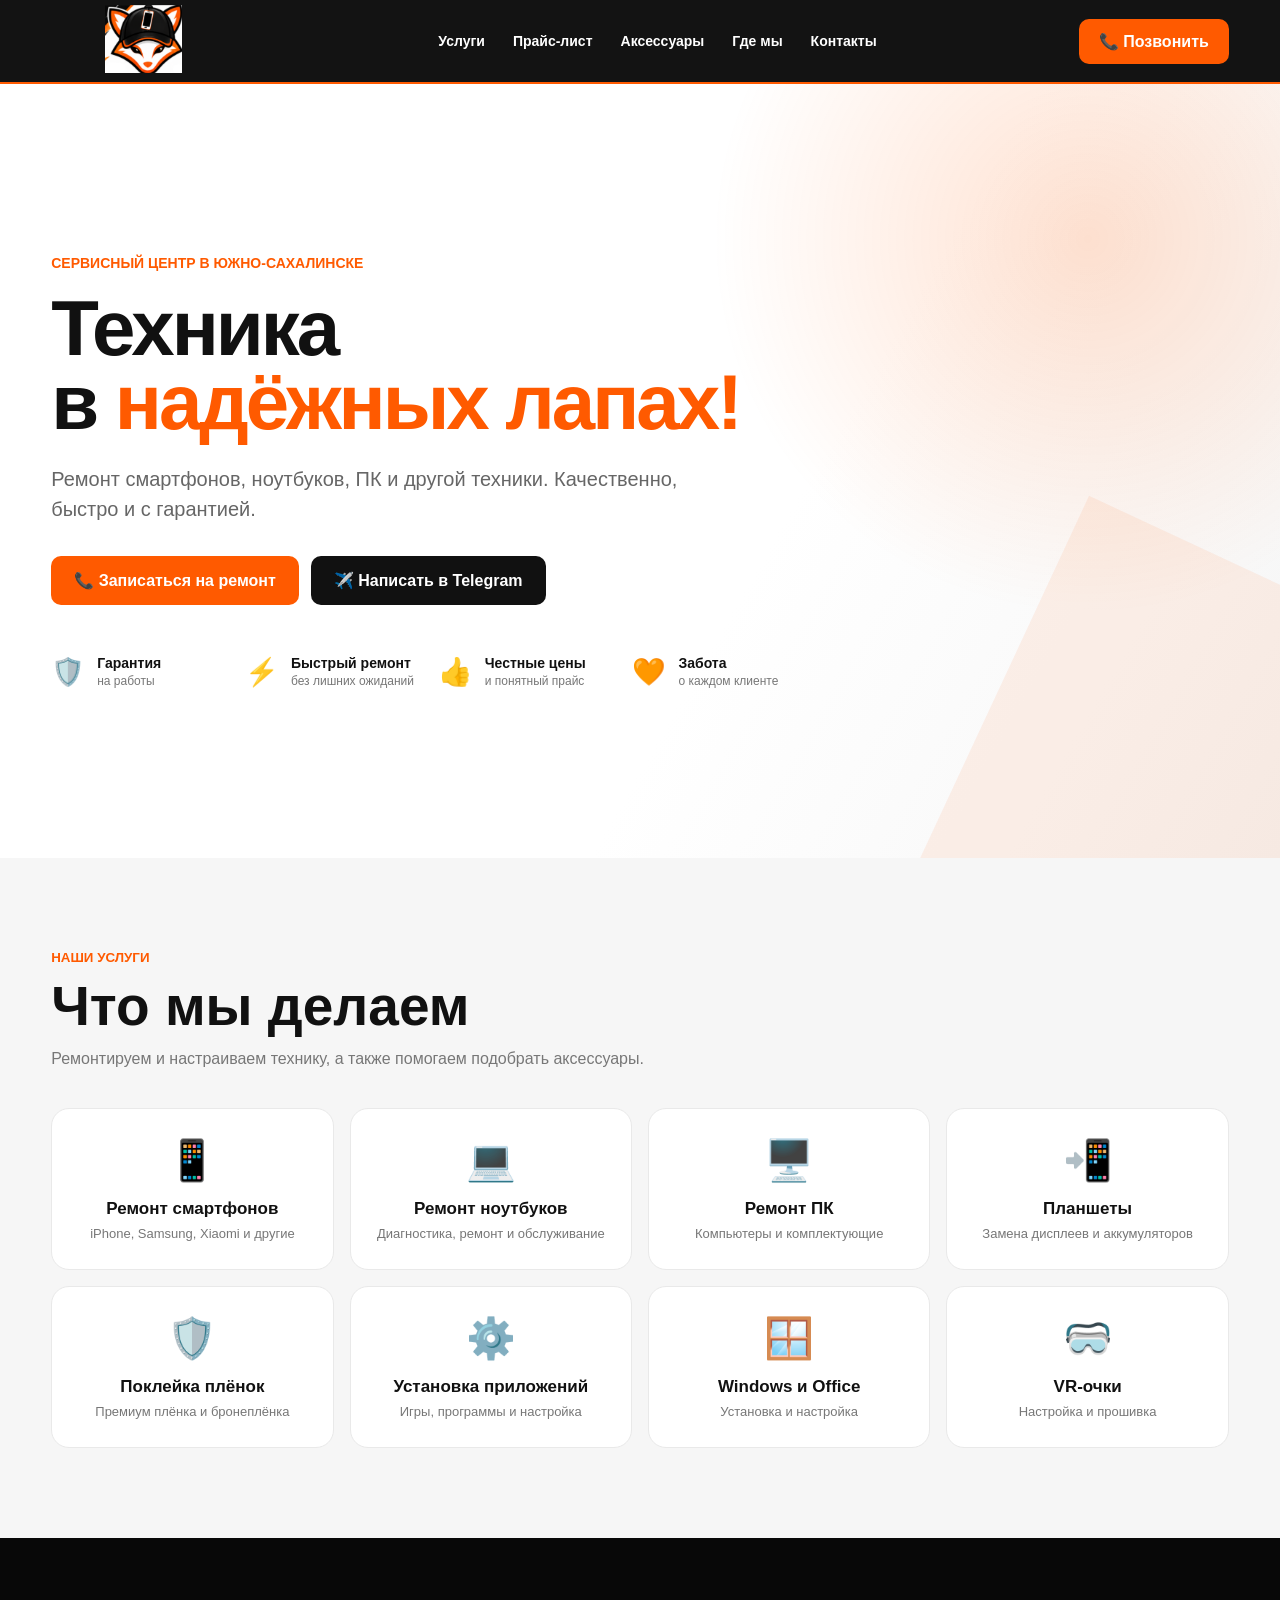
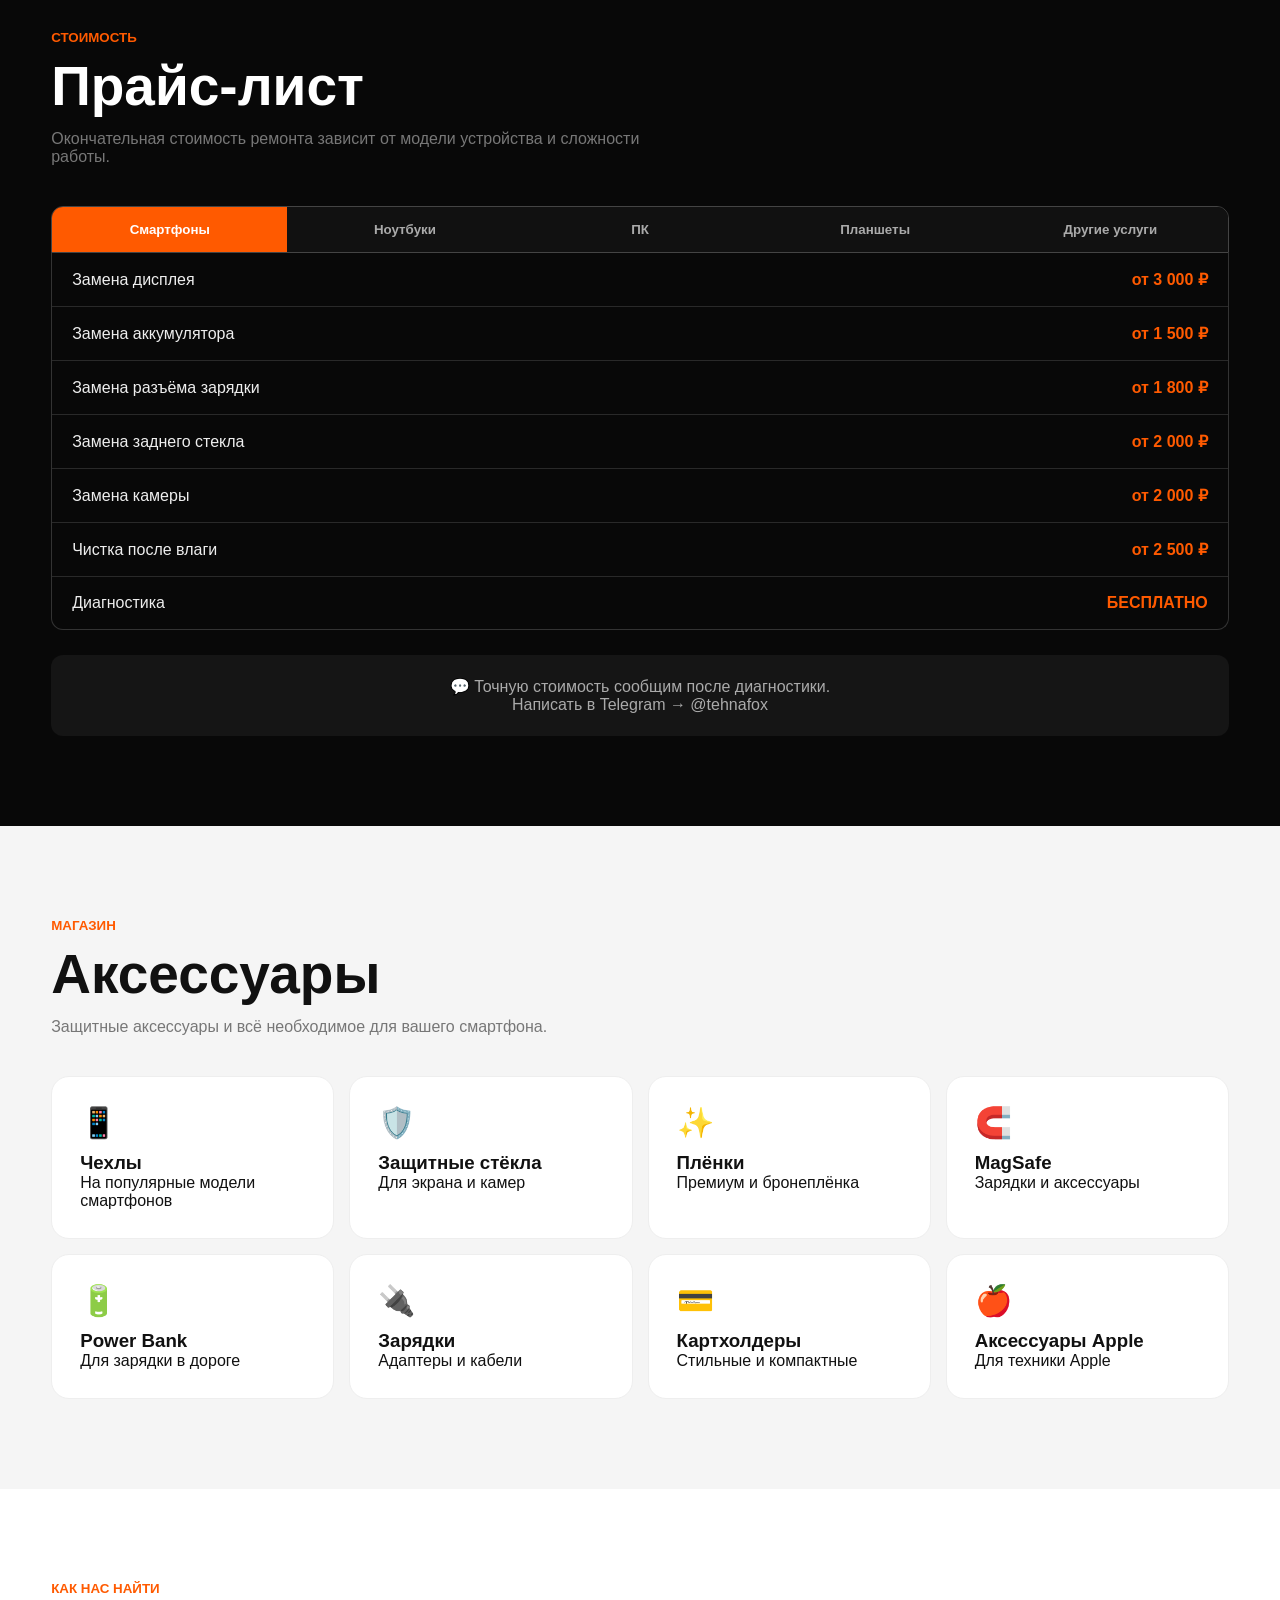
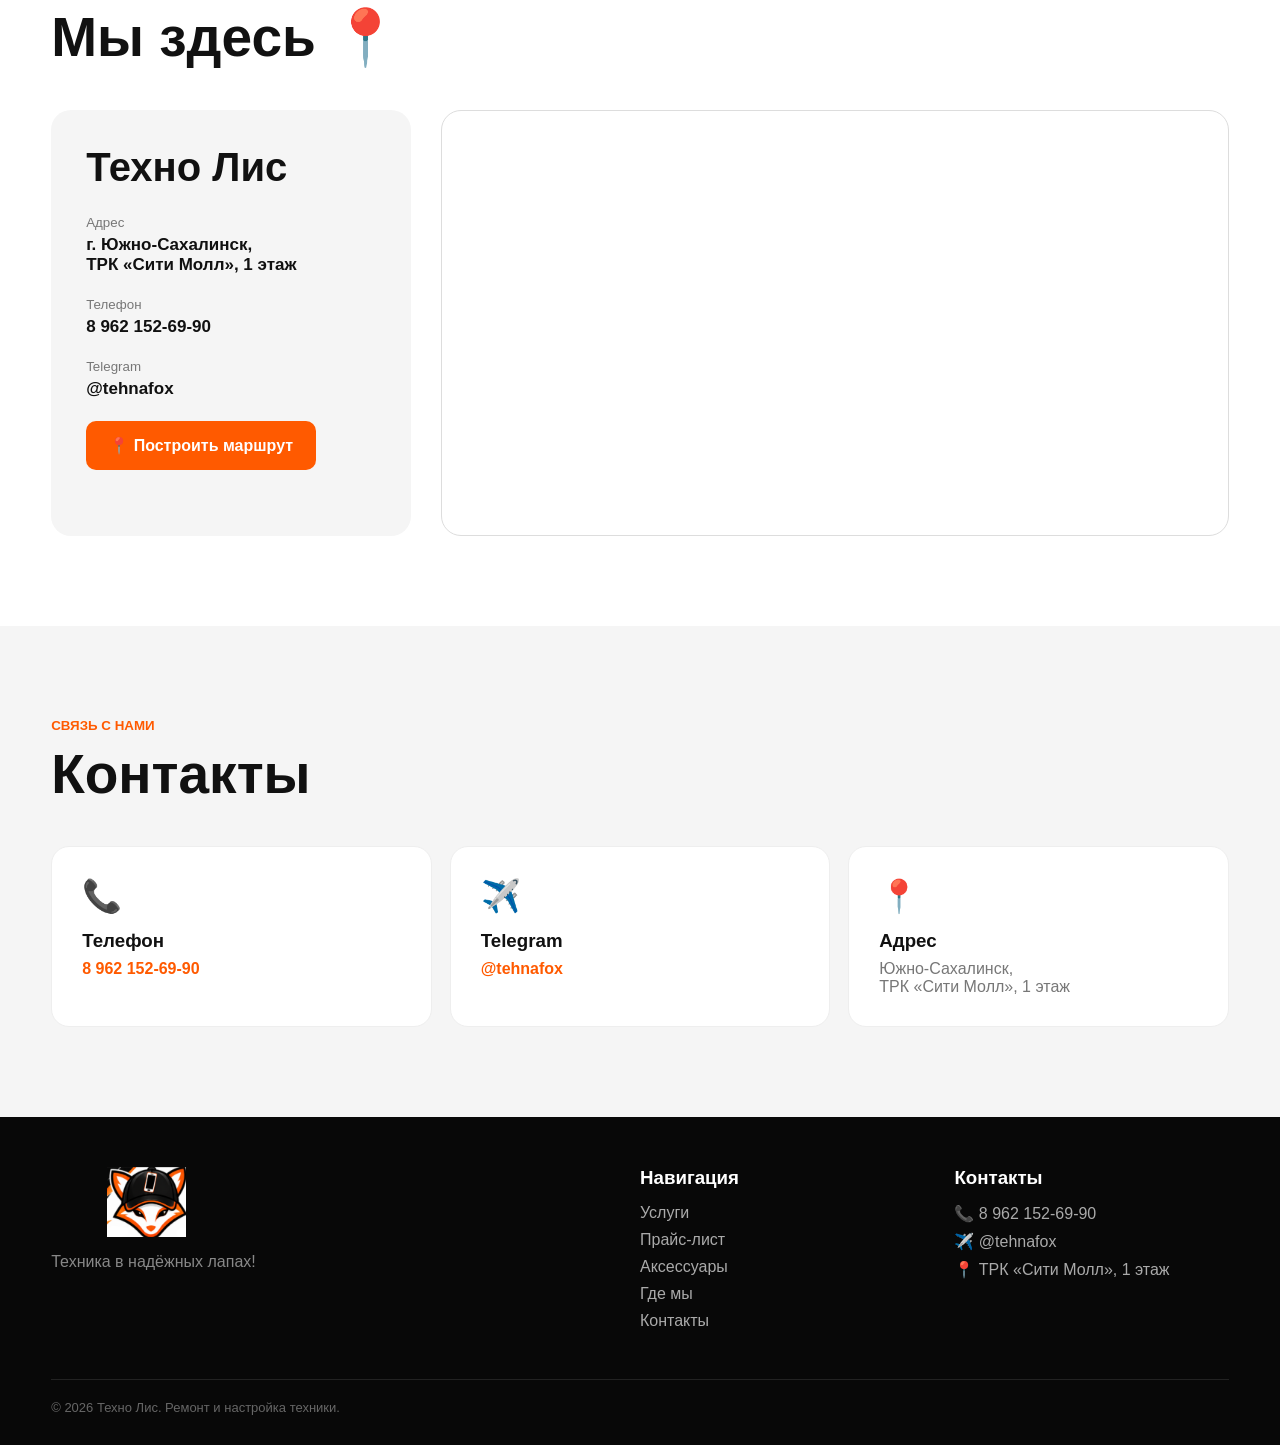
==== index.html @ b658112d "Update index.html" ====
<!DOCTYPE html>
<html lang="ru">
<head>
<meta charset="UTF-8">
<meta name="viewport" content="width=device-width, initial-scale=1.0">

<title>Техно Лис — ремонт техники в Южно-Сахалинске</title>

<meta name="description"
content="Техно Лис — ремонт смартфонов, ноутбуков, ПК и планшетов. Поклейка плёнки, диагностика, установка приложений и Windows.">

<style>

* {
    box-sizing: border-box;
    margin: 0;
    padding: 0;
}

html {
    scroll-behavior: smooth;
}

body {
    font-family: Arial, Helvetica, sans-serif;
    background: #fff;
    color: #111;
}

a {
    color: inherit;
    text-decoration: none;
}

.container {
    width: min(1180px, 92%);
    margin: auto;
}

/* ================= HEADER ================= */

header {
    position: sticky;
    top: 0;
    z-index: 1000;
    background: rgba(10,10,10,.96);
    backdrop-filter: blur(12px);
    border-bottom: 2px solid #ff5a00;
}

.header-inner {
    height: 82px;
    display: flex;
    align-items: center;
    justify-content: space-between;
    gap: 30px;
}

.logo {
    height: 68px;
    width: 185px;
    object-fit: contain;
    object-position: center;
}

nav {
    display: flex;
    gap: 28px;
    align-items: center;
}

nav a {
    color: white;
    font-size: 14px;
    font-weight: 700;
    transition: .2s;
}

nav a:hover {
    color: #ff5a00;
}

.header-phone {
    background: #ff5a00;
    color: white;
    padding: 13px 20px;
    border-radius: 10px;
    font-weight: 800;
    white-space: nowrap;
}

.header-phone:hover {
    background: #ff6b1a;
}

/* ================= HERO ================= */

.hero {
    min-height: 620px;
    display: flex;
    align-items: center;
    position: relative;
    overflow: hidden;

    background:
        radial-gradient(
            circle at 85% 20%,
            rgba(255,90,0,.18),
            transparent 30%
        ),
        linear-gradient(
            120deg,
            #fff 0%,
            #fff 60%,
            #f5f5f5 100%
        );
}

.hero::after {
    content: "";
    position: absolute;
    width: 500px;
    height: 500px;
    right: -180px;
    bottom: -220px;
    background: #ff5a00;
    transform: rotate(25deg);
    opacity: .08;
}

.hero-content {
    position: relative;
    z-index: 2;
    max-width: 760px;
    padding: 80px 0;
}

.hero-label {
    display: inline-block;
    color: #ff5a00;
    font-weight: 800;
    font-size: 14px;
    text-transform: uppercase;
    margin-bottom: 20px;
}

.hero h1 {
    font-size: clamp(45px, 7vw, 78px);
    line-height: .95;
    letter-spacing: -3px;
    margin-bottom: 25px;
}

.hero h1 span {
    color: #ff5a00;
}

.hero p {
    font-size: 20px;
    color: #666;
    max-width: 650px;
    line-height: 1.5;
    margin-bottom: 32px;
}

.buttons {
    display: flex;
    gap: 12px;
    flex-wrap: wrap;
}

.btn {
    display: inline-flex;
    align-items: center;
    justify-content: center;
    padding: 15px 23px;
    border-radius: 10px;
    font-weight: 800;
    transition: .2s;
}

.btn-orange {
    background: #ff5a00;
    color: white;
}

.btn-orange:hover {
    transform: translateY(-3px);
    box-shadow: 0 10px 25px rgba(255,90,0,.3);
}

.btn-black {
    background: #111;
    color: white;
}

.btn-black:hover {
    transform: translateY(-3px);
}

/* ================= ADVANTAGES ================= */

.advantages {
    display: grid;
    grid-template-columns: repeat(4,1fr);
    gap: 15px;
    margin-top: 50px;
}

.advantage {
    display: flex;
    gap: 12px;
    align-items: center;
}

.advantage-icon {
    font-size: 27px;
}

.advantage strong {
    display: block;
    font-size: 14px;
}

.advantage span {
    display: block;
    color: #777;
    font-size: 12px;
    margin-top: 3px;
}

/* ================= SERVICES ================= */

section {
    padding: 90px 0;
}

.section-title {
    margin-bottom: 40px;
}

.section-title small {
    color: #ff5a00;
    font-weight: 800;
    text-transform: uppercase;
}

.section-title h2 {
    font-size: clamp(35px,5vw,55px);
    margin-top: 8px;
}

.section-title p {
    margin-top: 12px;
    color: #777;
    max-width: 650px;
}

.services {
    background: #f6f6f6;
}

.service-grid {
    display: grid;
    grid-template-columns: repeat(4,1fr);
    gap: 16px;
}

.service {
    background: white;
    border-radius: 18px;
    padding: 28px 20px;
    text-align: center;
    border: 1px solid #e9e9e9;
    transition: .25s;
}

.service:hover {
    transform: translateY(-6px);
    border-color: #ff5a00;
    box-shadow: 0 12px 30px rgba(0,0,0,.08);
}

.service-icon {
    font-size: 40px;
    margin-bottom: 15px;
}

.service h3 {
    font-size: 17px;
}

.service p {
    color: #777;
    font-size: 13px;
    margin-top: 7px;
}

/* ================= PRICE ================= */

.price-section {
    background: #080808;
    color: white;
}

.price-tabs {
    display: flex;
    overflow-x: auto;
    border: 1px solid #444;
    border-radius: 12px 12px 0 0;
}

.price-tab {
    flex: 1;
    min-width: 130px;
    border: none;
    padding: 15px;
    background: #111;
    color: #aaa;
    cursor: pointer;
    font-weight: 800;
    transition: .2s;
}

.price-tab:hover,
.price-tab.active {
    background: #ff5a00;
    color: white;
}

.price-content {
    display: none;
    border: 1px solid #333;
    border-top: none;
    border-radius: 0 0 12px 12px;
    overflow: hidden;
}

.price-content.active {
    display: block;
}

.price-row {
    display: flex;
    justify-content: space-between;
    align-items: center;
    gap: 20px;
    padding: 17px 20px;
    border-bottom: 1px solid #292929;
}

.price-row:last-child {
    border-bottom: none;
}

.price-name {
    color: #eee;
}

.price-value {
    color: #ff5a00;
    font-weight: 900;
    white-space: nowrap;
}

.price-note {
    background: #151515;
    margin-top: 25px;
    padding: 22px;
    border-radius: 12px;
    color: #aaa;
    text-align: center;
}

/* ================= ACCESSORIES ================= */

.accessories {
    background: #f5f5f5;
}

.accessory-grid {
    display: grid;
    grid-template-columns: repeat(4,1fr);
    gap: 15px;
}

.accessory {
    background: white;
    padding: 28px;
    border-radius: 18px;
    border: 1px solid #eee;
    transition: .2s;
}

.accessory:hover {
    border-color: #ff5a00;
    transform: translateY(-4px);
}

.accessory-icon {
    font-size: 30px;
    margin-bottom: 12px;
}

/* ================= MAP ================= */

.location {
    background: white;
}

.location-grid {
    display: grid;
    grid-template-columns: 360px 1fr;
    gap: 30px;
    align-items: stretch;
}

.location-info {
    background: #f5f5f5;
    border-radius: 20px;
    padding: 35px;
}

.location-info h2 {
    font-size: 40px;
    margin-bottom: 25px;
}

.location-item {
    margin-bottom: 22px;
}

.location-item small {
    color: #777;
    display: block;
    margin-bottom: 5px;
}

.location-item strong {
    font-size: 17px;
}

.map {
    min-height: 420px;
    border-radius: 20px;
    overflow: hidden;
    border: 1px solid #ddd;
}

.map iframe {
    width: 100%;
    height: 100%;
    min-height: 420px;
    border: 0;
}

/* ================= CONTACTS ================= */

.contacts {
    background: #f5f5f5;
}

.contact-grid {
    display: grid;
    grid-template-columns: repeat(3,1fr);
    gap: 18px;
}

.contact-card {
    background: white;
    padding: 30px;
    border-radius: 18px;
    border: 1px solid #eee;
}

.contact-card-icon {
    font-size: 32px;
    margin-bottom: 15px;
}

.contact-card h3 {
    margin-bottom: 8px;
}

.contact-card p {
    color: #777;
}

.contact-card a {
    color: #ff5a00;
    font-weight: 800;
}

/* ================= FOOTER ================= */

footer {
    background: #080808;
    color: white;
    padding: 50px 0 30px;
}

.footer-grid {
    display: grid;
    grid-template-columns: 2fr 1fr 1fr;
    gap: 40px;
}

.footer-logo {
    width: 190px;
    height: 70px;
    object-fit: contain;
}

.footer-description {
    color: #888;
    margin-top: 12px;
}

.footer-column h3 {
    margin-bottom: 15px;
}

.footer-column a {
    display: block;
    color: #aaa;
    margin-bottom: 9px;
}

.footer-column a:hover {
    color: #ff5a00;
}

.copyright {
    margin-top: 40px;
    padding-top: 20px;
    border-top: 1px solid #222;
    color: #666;
    font-size: 13px;
}

/* ================= MOBILE ================= */

@media(max-width:900px) {

    nav {
        display: none;
    }

    .service-grid {
        grid-template-columns: repeat(2,1fr);
    }

    .advantages {
        grid-template-columns: repeat(2,1fr);
    }

    .accessory-grid {
        grid-template-columns: repeat(2,1fr);
    }

    .location-grid {
        grid-template-columns: 1fr;
    }

    .contact-grid {
        grid-template-columns: 1fr;
    }

    .footer-grid {
        grid-template-columns: 1fr 1fr;
    }
}

@media(max-width:600px) {

    .header-phone {
        display: none;
    }

    .logo {
        width: 160px;
    }

    .hero {
        min-height: 550px;
    }

    .hero h1 {
        font-size: 47px;
        letter-spacing: -2px;
    }

    .hero p {
        font-size: 17px;
    }

    .advantages,
    .service-grid,
    .accessory-grid {
        grid-template-columns: 1fr 1fr;
    }

    .advantage {
        align-items: flex-start;
    }

    .price-row {
        font-size: 14px;
    }

    .location-info h2 {
        font-size: 34px;
    }

    .footer-grid {
        grid-template-columns: 1fr;
    }

    .btn {
        width: 100%;
    }
}

</style>
</head>


<body>

<!-- ================= HEADER ================= -->

<header>

<div class="container header-inner">

<a href="#">
<img src="logo.png" class="logo" alt="Техно Лис">
</a>

<nav>
<a href="#services">Услуги</a>
<a href="#price">Прайс-лист</a>
<a href="#accessories">Аксессуары</a>
<a href="#location">Где мы</a>
<a href="#contacts">Контакты</a>
</nav>

<a class="header-phone" href="tel:+79621526990">
📞 Позвонить
</a>

</div>

</header>


<!-- ================= HERO ================= -->

<section class="hero">

<div class="container">

<div class="hero-content">

<div class="hero-label">
Сервисный центр в Южно-Сахалинске
</div>

<h1>
Техника<br>
в <span>надёжных лапах!</span>
</h1>

<p>
Ремонт смартфонов, ноутбуков, ПК и другой техники.
Качественно, быстро и с гарантией.
</p>

<div class="buttons">

<a class="btn btn-orange"
href="tel:+79621526990">
📞 Записаться на ремонт
</a>

<a class="btn btn-black"
href="https://t.me/tehnafox"
target="_blank">
✈️ Написать в Telegram
</a>

</div>


<div class="advantages">

<div class="advantage">
<div class="advantage-icon">🛡️</div>
<div>
<strong>Гарантия</strong>
<span>на работы</span>
</div>
</div>

<div class="advantage">
<div class="advantage-icon">⚡</div>
<div>
<strong>Быстрый ремонт</strong>
<span>без лишних ожиданий</span>
</div>
</div>

<div class="advantage">
<div class="advantage-icon">👍</div>
<div>
<strong>Честные цены</strong>
<span>и понятный прайс</span>
</div>
</div>

<div class="advantage">
<div class="advantage-icon">🧡</div>
<div>
<strong>Забота</strong>
<span>о каждом клиенте</span>
</div>
</div>

</div>

</div>

</div>

</section>


<!-- ================= SERVICES ================= -->

<section class="services" id="services">

<div class="container">

<div class="section-title">
<small>Наши услуги</small>
<h2>Что мы делаем</h2>
<p>
Ремонтируем и настраиваем технику,
а также помогаем подобрать аксессуары.
</p>
</div>


<div class="service-grid">

<div class="service">
<div class="service-icon">📱</div>
<h3>Ремонт смартфонов</h3>
<p>iPhone, Samsung, Xiaomi и другие</p>
</div>

<div class="service">
<div class="service-icon">💻</div>
<h3>Ремонт ноутбуков</h3>
<p>Диагностика, ремонт и обслуживание</p>
</div>

<div class="service">
<div class="service-icon">🖥️</div>
<h3>Ремонт ПК</h3>
<p>Компьютеры и комплектующие</p>
</div>

<div class="service">
<div class="service-icon">📲</div>
<h3>Планшеты</h3>
<p>Замена дисплеев и аккумуляторов</p>
</div>

<div class="service">
<div class="service-icon">🛡️</div>
<h3>Поклейка плёнок</h3>
<p>Премиум плёнка и бронеплёнка</p>
</div>

<div class="service">
<div class="service-icon">⚙️</div>
<h3>Установка приложений</h3>
<p>Игры, программы и настройка</p>
</div>

<div class="service">
<div class="service-icon">🪟</div>
<h3>Windows и Office</h3>
<p>Установка и настройка</p>
</div>

<div class="service">
<div class="service-icon">🥽</div>
<h3>VR-очки</h3>
<p>Настройка и прошивка</p>
</div>

</div>

</div>

</section>


<!-- ================= PRICE ================= -->

<section class="price-section" id="price">

<div class="container">

<div class="section-title">
<small>Стоимость</small>
<h2>Прайс-лист</h2>
<p>
Окончательная стоимость ремонта зависит
от модели устройства и сложности работы.
</p>
</div>


<div class="price-tabs">

<button class="price-tab active"
onclick="openPrice(event,'smartphones')">
Смартфоны
</button>

<button class="price-tab"
onclick="openPrice(event,'laptops')">
Ноутбуки
</button>

<button class="price-tab"
onclick="openPrice(event,'pc')">
ПК
</button>

<button class="price-tab"
onclick="openPrice(event,'tablets')">
Планшеты
</button>

<button class="price-tab"
onclick="openPrice(event,'other')">
Другие услуги
</button>

</div>


<!-- SMARTPHONES -->

<div class="price-content active" id="smartphones">

<div class="price-row">
<span class="price-name">Замена дисплея</span>
<span class="price-value">от 3 000 ₽</span>
</div>

<div class="price-row">
<span class="price-name">Замена аккумулятора</span>
<span class="price-value">от 1 500 ₽</span>
</div>

<div class="price-row">
<span class="price-name">Замена разъёма зарядки</span>
<span class="price-value">от 1 800 ₽</span>
</div>

<div class="price-row">
<span class="price-name">Замена заднего стекла</span>
<span class="price-value">от 2 000 ₽</span>
</div>

<div class="price-row">
<span class="price-name">Замена камеры</span>
<span class="price-value">от 2 000 ₽</span>
</div>

<div class="price-row">
<span class="price-name">Чистка после влаги</span>
<span class="price-value">от 2 500 ₽</span>
</div>

<div class="price-row">
<span class="price-name">Диагностика</span>
<span class="price-value">БЕСПЛАТНО</span>
</div>

</div>


<!-- LAPTOPS -->

<div class="price-content" id="laptops">

<div class="price-row">
<span class="price-name">Диагностика ноутбука</span>
<span class="price-value">БЕСПЛАТНО</span>
</div>

<div class="price-row">
<span class="price-name">Чистка системы охлаждения</span>
<span class="price-value">от 2 000 ₽</span>
</div>

<div class="price-row">
<span class="price-name">Замена термопасты</span>
<span class="price-value">от 1 500 ₽</span>
</div>

<div class="price-row">
<span class="price-name">Установка Windows</span>
<span class="price-value">2 000 ₽</span>
</div>

<div class="price-row">
<span class="price-name">Ремонт ноутбука</span>
<span class="price-value">от 4 000 ₽</span>
</div>

</div>


<!-- PC -->

<div class="price-content" id="pc">

<div class="price-row">
<span class="price-name">Диагностика ПК</span>
<span class="price-value">БЕСПЛАТНО</span>
</div>

<div class="price-row">
<span class="price-name">Чистка ПК</span>
<span class="price-value">от 1 500 ₽</span>
</div>

<div class="price-row">
<span class="price-name">Замена термопасты</span>
<span class="price-value">от 1 500 ₽</span>
</div>

<div class="price-row">
<span class="price-name">Сборка ПК</span>
<span class="price-value">от 3 000 ₽</span>
</div>

<div class="price-row">
<span class="price-name">Ремонт ПК</span>
<span class="price-value">от 2 000 ₽</span>
</div>

</div>


<!-- TABLETS -->

<div class="price-content" id="tablets">

<div class="price-row">
<span class="price-name">Замена дисплея</span>
<span class="price-value">от 3 500 ₽</span>
</div>

<div class="price-row">
<span class="price-name">Замена аккумулятора</span>
<span class="price-value">от 2 000 ₽</span>
</div>

<div class="price-row">
<span class="price-name">Замена разъёма</span>
<span class="price-value">от 2 000 ₽</span>
</div>

<div class="price-row">
<span class="price-name">Диагностика</span>
<span class="price-value">БЕСПЛАТНО</span>
</div>

</div>


<!-- OTHER -->

<div class="price-content" id="other">

<div class="price-row">
<span class="price-name">Премиум плёнка</span>
<span class="price-value">1 500 ₽</span>
</div>

<div class="price-row">
<span class="price-name">Бронеплёнка</span>
<span class="price-value">2 000 ₽</span>
</div>

<div class="price-row">
<span class="price-name">Бронестекло для iPhone</span>
<span class="price-value">2 000 ₽</span>
</div>

<div class="price-row">
<span class="price-name">Чистка динамиков и разъёмов</span>
<span class="price-value">800 ₽</span>
</div>

<div class="price-row">
<span class="price-name">Установка приложений</span>
<span class="price-value">от 1 000 ₽</span>
</div>

<div class="price-row">
<span class="price-name">Перепрошивка устройства</span>
<span class="price-value">от 2 000 ₽</span>
</div>

</div>


<div class="price-note">
💬 Точную стоимость сообщим после диагностики.
<br>
<a href="https://t.me/tehnafox" target="_blank">
Написать в Telegram → @tehnafox
</a>
</div>

</div>

</section>


<!-- ================= ACCESSORIES ================= -->

<section class="accessories" id="accessories">

<div class="container">

<div class="section-title">
<small>Магазин</small>
<h2>Аксессуары</h2>
<p>
Защитные аксессуары и всё необходимое
для вашего смартфона.
</p>
</div>


<div class="accessory-grid">

<div class="accessory">
<div class="accessory-icon">📱</div>
<h3>Чехлы</h3>
<p>На популярные модели смартфонов</p>
</div>

<div class="accessory">
<div class="accessory-icon">🛡️</div>
<h3>Защитные стёкла</h3>
<p>Для экрана и камер</p>
</div>

<div class="accessory">
<div class="accessory-icon">✨</div>
<h3>Плёнки</h3>
<p>Премиум и бронеплёнка</p>
</div>

<div class="accessory">
<div class="accessory-icon">🧲</div>
<h3>MagSafe</h3>
<p>Зарядки и аксессуары</p>
</div>

<div class="accessory">
<div class="accessory-icon">🔋</div>
<h3>Power Bank</h3>
<p>Для зарядки в дороге</p>
</div>

<div class="accessory">
<div class="accessory-icon">🔌</div>
<h3>Зарядки</h3>
<p>Адаптеры и кабели</p>
</div>

<div class="accessory">
<div class="accessory-icon">💳</div>
<h3>Картхолдеры</h3>
<p>Стильные и компактные</p>
</div>

<div class="accessory">
<div class="accessory-icon">🍎</div>
<h3>Аксессуары Apple</h3>
<p>Для техники Apple</p>
</div>

</div>

</div>

</section>


<!-- ================= LOCATION ================= -->

<section class="location" id="location">

<div class="container">

<div class="section-title">
<small>Как нас найти</small>
<h2>Мы здесь 📍</h2>
</div>


<div class="location-grid">

<div class="location-info">

<h2>
Техно Лис
</h2>

<div class="location-item">

<small>Адрес</small>

<strong>
г. Южно-Сахалинск,<br>
ТРК «Сити Молл», 1 этаж
</strong>

</div>


<div class="location-item">

<small>Телефон</small>

<strong>
<a href="tel:+79621526990">
8 962 152-69-90
</a>
</strong>

</div>


<div class="location-item">

<small>Telegram</small>

<strong>
<a href="https://t.me/tehnafox"
target="_blank">
@tehnafox
</a>
</strong>

</div>


<a class="btn btn-orange"
href="https://www.google.com/maps/search/?api=1&query=ТРК+Сити+Молл+Южно-Сахалинск"
target="_blank">

📍 Построить маршрут

</a>

</div>


<div class="map">

<iframe
src="https://www.google.com/maps?q=ТРК%20Сити%20Молл%20Южно-Сахалинск&output=embed"
loading="lazy">
</iframe>

</div>

</div>

</div>

</section>


<!-- ================= CONTACTS ================= -->

<section class="contacts" id="contacts">

<div class="container">

<div class="section-title">
<small>Связь с нами</small>
<h2>Контакты</h2>
</div>


<div class="contact-grid">

<div class="contact-card">

<div class="contact-card-icon">📞</div>

<h3>Телефон</h3>

<p>
<a href="tel:+79621526990">
8 962 152-69-90
</a>
</p>

</div>


<div class="contact-card">

<div class="contact-card-icon">✈️</div>

<h3>Telegram</h3>

<p>
<a href="https://t.me/tehnafox"
target="_blank">
@tehnafox
</a>
</p>

</div>


<div class="contact-card">

<div class="contact-card-icon">📍</div>

<h3>Адрес</h3>

<p>
Южно-Сахалинск,<br>
ТРК «Сити Молл», 1 этаж
</p>

</div>

</div>

</div>

</section>


<!-- ================= FOOTER ================= -->

<footer>

<div class="container">

<div class="footer-grid">

<div>

<img src="logo.png"
class="footer-logo"
alt="Техно Лис">

<p class="footer-description">
Техника в надёжных лапах!
</p>

</div>


<div class="footer-column">

<h3>Навигация</h3>

<a href="#services">Услуги</a>
<a href="#price">Прайс-лист</a>
<a href="#accessories">Аксессуары</a>
<a href="#location">Где мы</a>
<a href="#contacts">Контакты</a>

</div>


<div class="footer-column">

<h3>Контакты</h3>

<a href="tel:+79621526990">
📞 8 962 152-69-90
</a>

<a href="https://t.me/tehnafox"
target="_blank">
✈️ @tehnafox
</a>

<a href="#location">
📍 ТРК «Сити Молл», 1 этаж
</a>

</div>

</div>


<div class="copyright">
© 2026 Техно Лис. Ремонт и настройка техники.
</div>

</div>

</footer>


<script>

function openPrice(event, category) {

    let tabs = document.querySelectorAll(".price-tab");
    let contents = document.querySelectorAll(".price-content");

    tabs.forEach(tab => {
        tab.classList.remove("active");
    });

    contents.forEach(content => {
        content.classList.remove("active");
    });

    event.currentTarget.classList.add("active");

    document
        .getElementById(category)
        .classList.add("active");
}

</script>

</body>
</html>
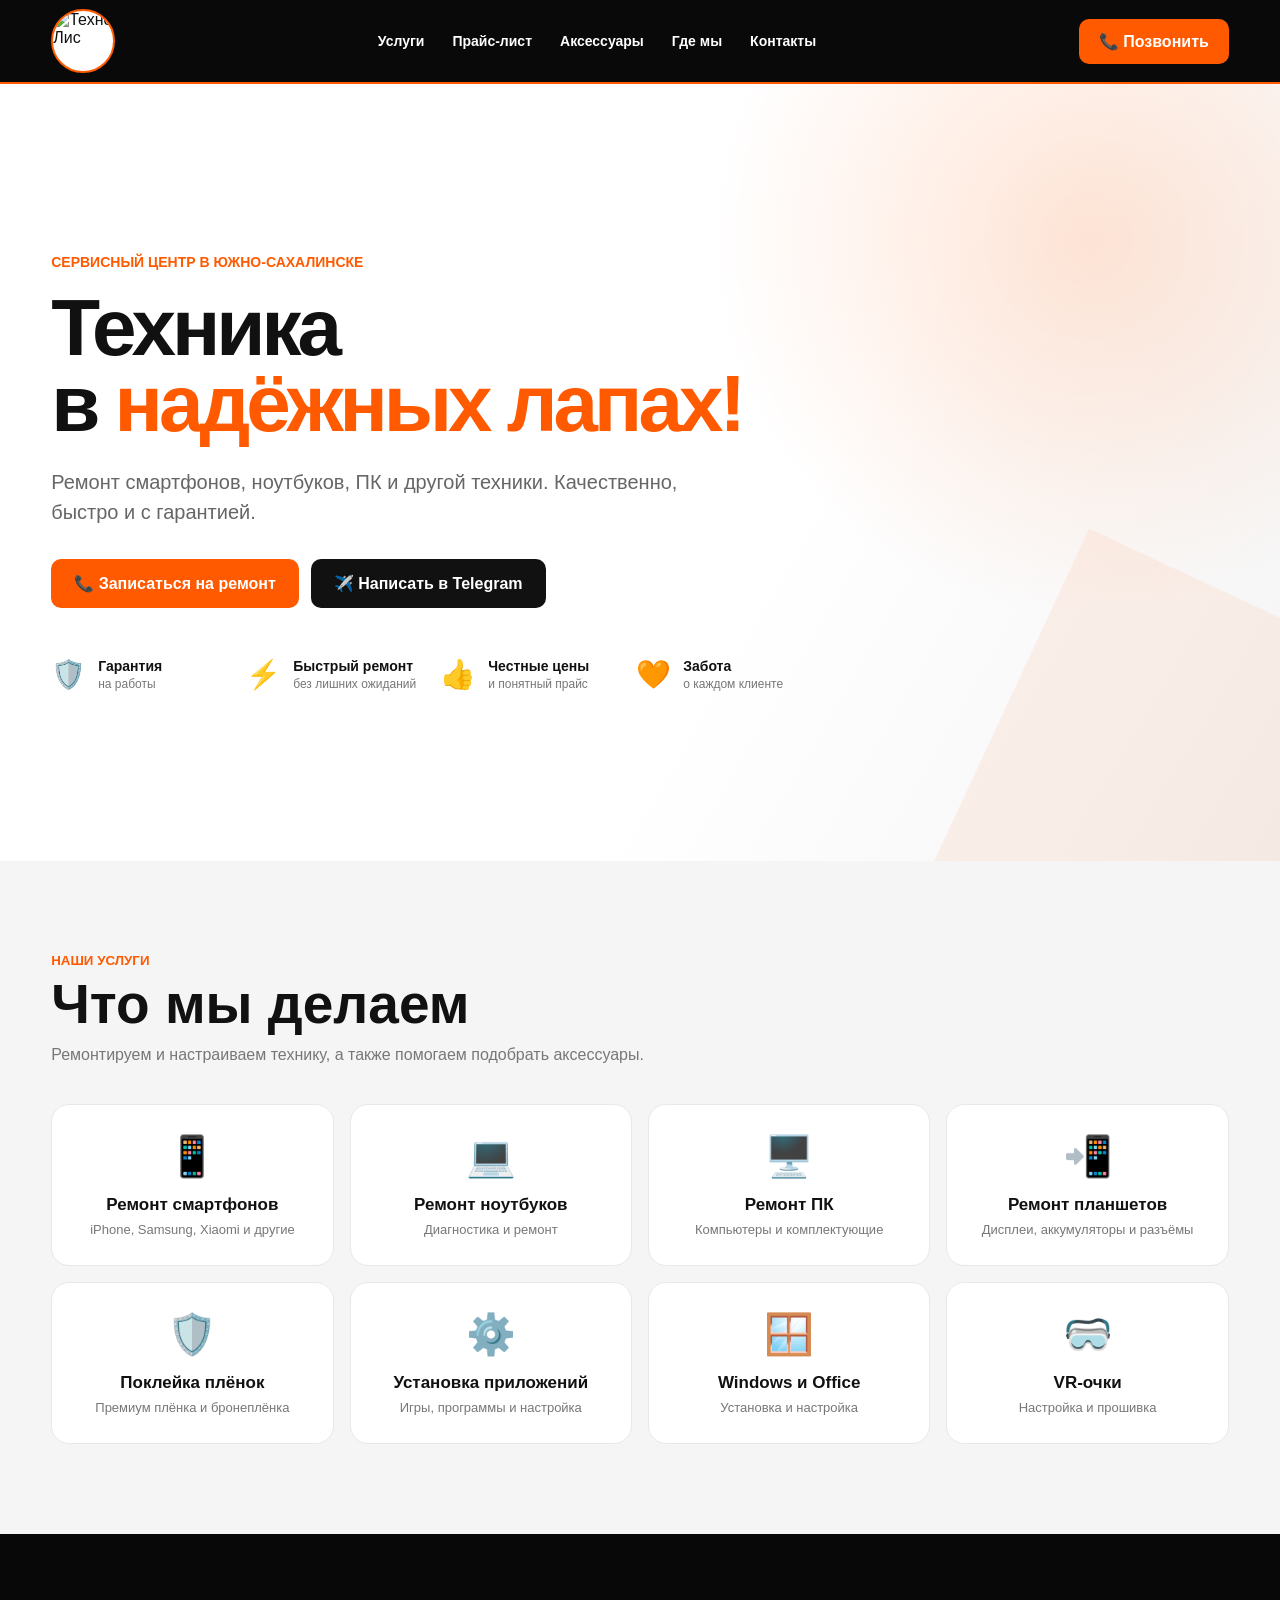
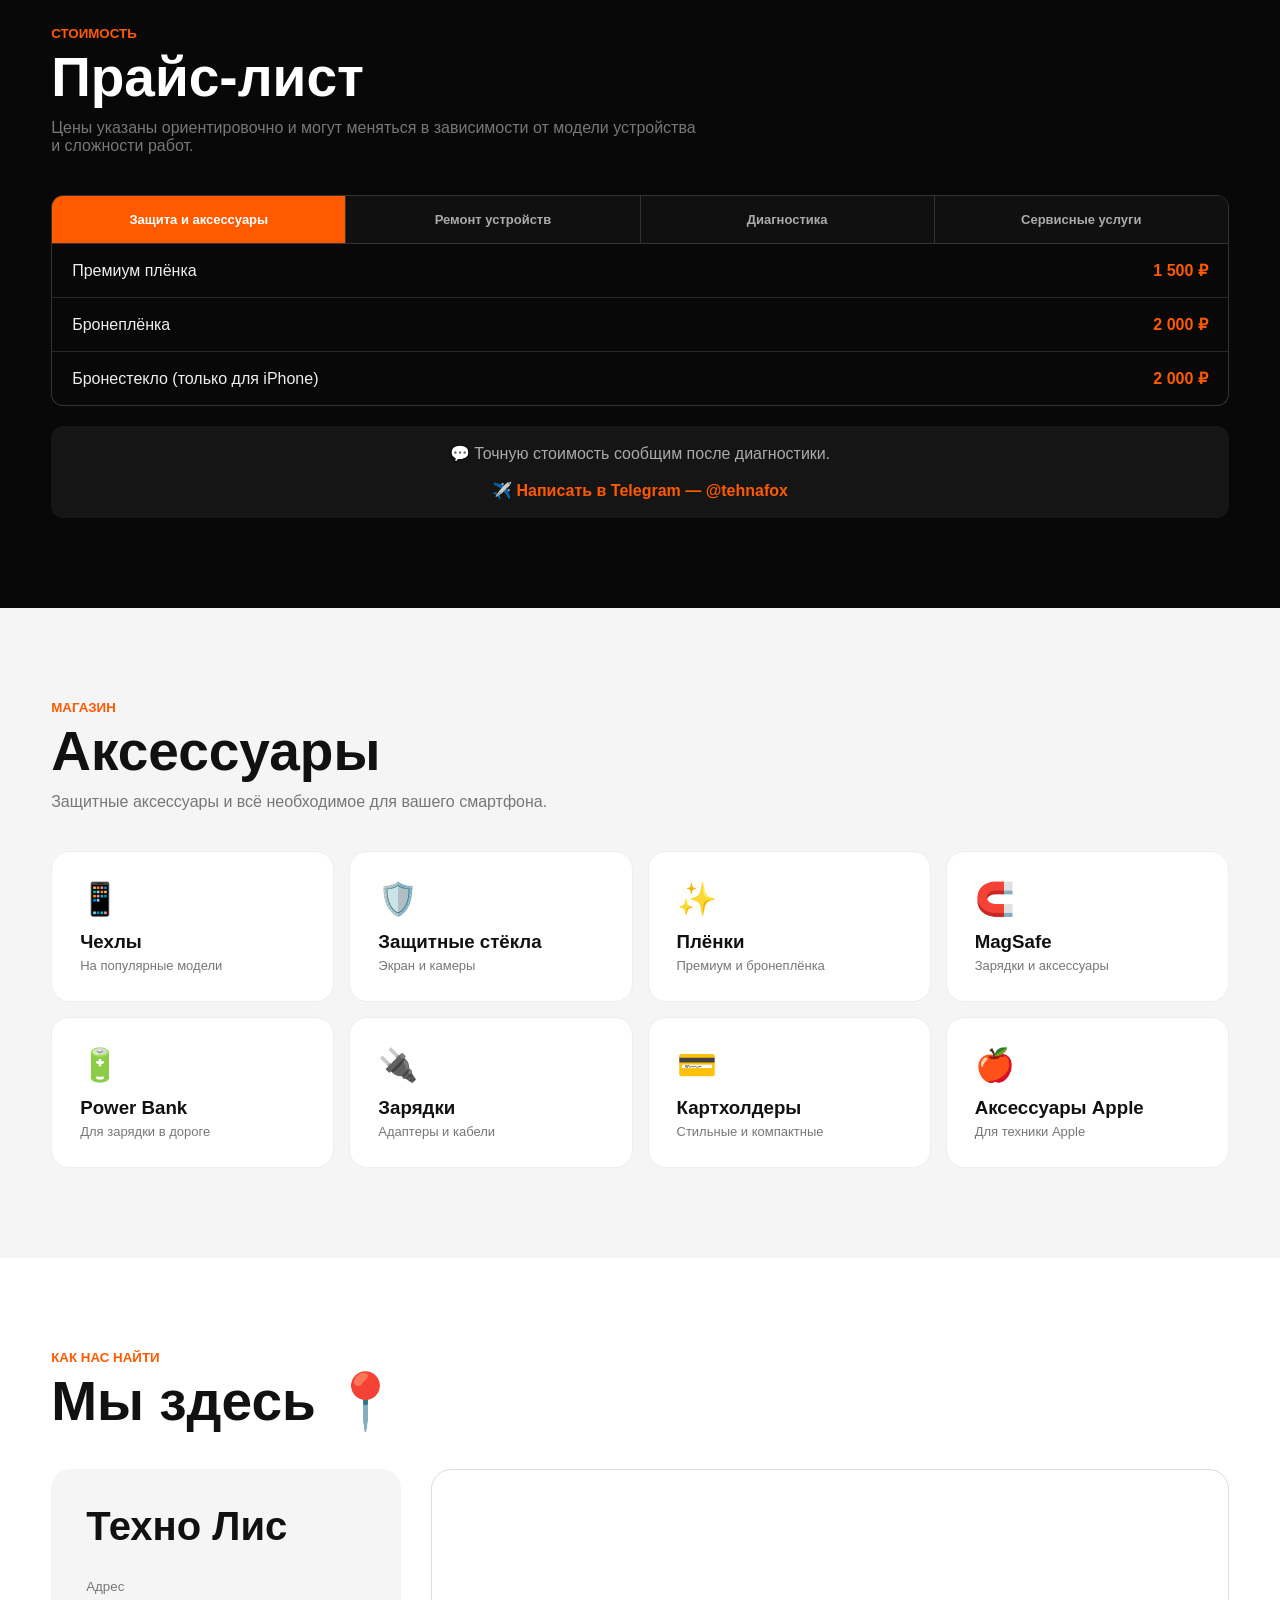
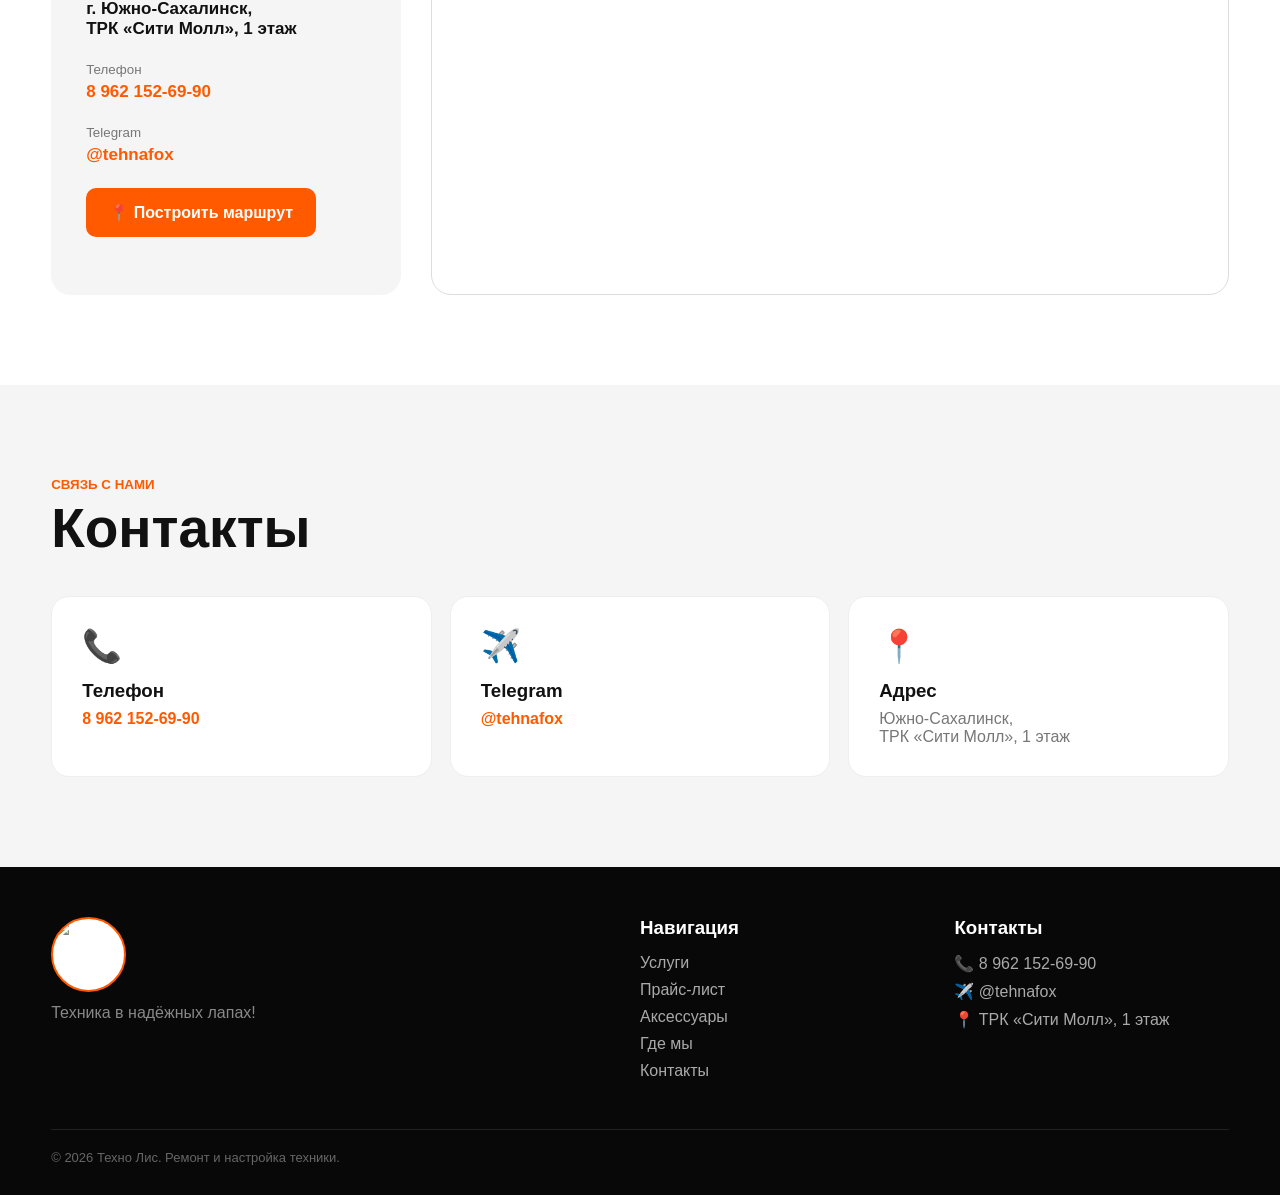
==== commit 9c8a6bc6: "Update index.html" ====
--- a/index.html
+++ b/index.html
@@ -6,15 +6,14 @@
 
 <title>Техно Лис — ремонт техники в Южно-Сахалинске</title>
 
-<meta name="description"
-content="Техно Лис — ремонт смартфонов, ноутбуков, ПК и планшетов. Поклейка плёнки, диагностика, установка приложений и Windows.">
+<meta name="description" content="Техно Лис — ремонт смартфонов, ноутбуков, ПК и планшетов в Южно-Сахалинске. Диагностика, поклейка плёнок, установка приложений и Windows.">
 
 <style>
 
 * {
-    box-sizing: border-box;
     margin: 0;
     padding: 0;
+    box-sizing: border-box;
 }
 
 html {
@@ -23,8 +22,8 @@
 
 body {
     font-family: Arial, Helvetica, sans-serif;
-    background: #fff;
-    color: #111;
+    background: #ffffff;
+    color: #111111;
 }
 
 a {
@@ -37,14 +36,16 @@
     margin: auto;
 }
 
-/* ================= HEADER ================= */
+
+/* =========================
+   HEADER
+========================= */
 
 header {
     position: sticky;
     top: 0;
     z-index: 1000;
-    background: rgba(10,10,10,.96);
-    backdrop-filter: blur(12px);
+    background: #090909;
     border-bottom: 2px solid #ff5a00;
 }
 
@@ -53,24 +54,38 @@
     display: flex;
     align-items: center;
     justify-content: space-between;
-    gap: 30px;
-}
-
-.logo {
-    height: 68px;
-    width: 185px;
-    object-fit: contain;
-    object-position: center;
-}
+    gap: 25px;
+}
+
+
+/* КРУГЛЫЙ ЛОГОТИП */
+
+.logo-circle {
+    width: 64px;
+    height: 64px;
+    border-radius: 50%;
+    overflow: hidden;
+    border: 2px solid #ff5a00;
+    background: #ffffff;
+    flex-shrink: 0;
+}
+
+.logo-circle img {
+    width: 100%;
+    height: 100%;
+    object-fit: cover;
+    display: block;
+}
+
 
 nav {
     display: flex;
+    align-items: center;
     gap: 28px;
-    align-items: center;
 }
 
 nav a {
-    color: white;
+    color: #ffffff;
     font-size: 14px;
     font-weight: 700;
     transition: .2s;
@@ -82,7 +97,7 @@
 
 .header-phone {
     background: #ff5a00;
-    color: white;
+    color: #ffffff;
     padding: 13px 20px;
     border-radius: 10px;
     font-weight: 800;
@@ -93,10 +108,13 @@
     background: #ff6b1a;
 }
 
-/* ================= HERO ================= */
+
+/* =========================
+   HERO
+========================= */
 
 .hero {
-    min-height: 620px;
+    min-height: 590px;
     display: flex;
     align-items: center;
     position: relative;
@@ -105,14 +123,14 @@
     background:
         radial-gradient(
             circle at 85% 20%,
-            rgba(255,90,0,.18),
+            rgba(255,90,0,.16),
             transparent 30%
         ),
         linear-gradient(
             120deg,
-            #fff 0%,
-            #fff 60%,
-            #f5f5f5 100%
+            #ffffff 0%,
+            #ffffff 60%,
+            #f4f4f4 100%
         );
 }
 
@@ -122,10 +140,10 @@
     width: 500px;
     height: 500px;
     right: -180px;
-    bottom: -220px;
+    bottom: -250px;
     background: #ff5a00;
     transform: rotate(25deg);
-    opacity: .08;
+    opacity: .07;
 }
 
 .hero-content {
@@ -136,18 +154,17 @@
 }
 
 .hero-label {
-    display: inline-block;
     color: #ff5a00;
+    font-size: 14px;
     font-weight: 800;
-    font-size: 14px;
     text-transform: uppercase;
     margin-bottom: 20px;
 }
 
 .hero h1 {
-    font-size: clamp(45px, 7vw, 78px);
+    font-size: clamp(48px, 7vw, 80px);
     line-height: .95;
-    letter-spacing: -3px;
+    letter-spacing: -4px;
     margin-bottom: 25px;
 }
 
@@ -156,17 +173,17 @@
 }
 
 .hero p {
+    max-width: 650px;
+    color: #666;
     font-size: 20px;
-    color: #666;
-    max-width: 650px;
     line-height: 1.5;
     margin-bottom: 32px;
 }
 
 .buttons {
     display: flex;
+    flex-wrap: wrap;
     gap: 12px;
-    flex-wrap: wrap;
 }
 
 .btn {
@@ -176,7 +193,7 @@
     padding: 15px 23px;
     border-radius: 10px;
     font-weight: 800;
-    transition: .2s;
+    transition: .25s;
 }
 
 .btn-orange {
@@ -196,25 +213,29 @@
 
 .btn-black:hover {
     transform: translateY(-3px);
-}
-
-/* ================= ADVANTAGES ================= */
+    background: #222;
+}
+
+
+/* =========================
+   ADVANTAGES
+========================= */
 
 .advantages {
     display: grid;
-    grid-template-columns: repeat(4,1fr);
-    gap: 15px;
+    grid-template-columns: repeat(4, 1fr);
+    gap: 20px;
     margin-top: 50px;
 }
 
 .advantage {
     display: flex;
+    align-items: center;
     gap: 12px;
-    align-items: center;
 }
 
 .advantage-icon {
-    font-size: 27px;
+    font-size: 28px;
 }
 
 .advantage strong {
@@ -229,7 +250,10 @@
     margin-top: 3px;
 }
 
-/* ================= SERVICES ================= */
+
+/* =========================
+   SECTIONS
+========================= */
 
 section {
     padding: 90px 0;
@@ -246,39 +270,45 @@
 }
 
 .section-title h2 {
-    font-size: clamp(35px,5vw,55px);
+    font-size: clamp(36px, 5vw, 55px);
     margin-top: 8px;
+    line-height: 1;
 }
 
 .section-title p {
-    margin-top: 12px;
     color: #777;
     max-width: 650px;
-}
+    margin-top: 14px;
+}
+
+
+/* =========================
+   SERVICES
+========================= */
 
 .services {
-    background: #f6f6f6;
+    background: #f5f5f5;
 }
 
 .service-grid {
     display: grid;
-    grid-template-columns: repeat(4,1fr);
+    grid-template-columns: repeat(4, 1fr);
     gap: 16px;
 }
 
 .service {
     background: white;
+    border: 1px solid #e8e8e8;
     border-radius: 18px;
     padding: 28px 20px;
     text-align: center;
-    border: 1px solid #e9e9e9;
     transition: .25s;
 }
 
 .service:hover {
     transform: translateY(-6px);
     border-color: #ff5a00;
-    box-shadow: 0 12px 30px rgba(0,0,0,.08);
+    box-shadow: 0 15px 30px rgba(0,0,0,.08);
 }
 
 .service-icon {
@@ -296,7 +326,10 @@
     margin-top: 7px;
 }
 
-/* ================= PRICE ================= */
+
+/* =========================
+   PRICE
+========================= */
 
 .price-section {
     background: #080808;
@@ -306,20 +339,25 @@
 .price-tabs {
     display: flex;
     overflow-x: auto;
-    border: 1px solid #444;
+    border: 1px solid #333;
     border-radius: 12px 12px 0 0;
 }
 
 .price-tab {
     flex: 1;
-    min-width: 130px;
+    min-width: 160px;
+    padding: 16px;
+    background: #101010;
     border: none;
-    padding: 15px;
-    background: #111;
+    border-right: 1px solid #333;
     color: #aaa;
     cursor: pointer;
     font-weight: 800;
-    transition: .2s;
+    font-size: 13px;
+}
+
+.price-tab:last-child {
+    border-right: none;
 }
 
 .price-tab:hover,
@@ -342,8 +380,8 @@
 
 .price-row {
     display: flex;
+    align-items: center;
     justify-content: space-between;
-    align-items: center;
     gap: 20px;
     padding: 17px 20px;
     border-bottom: 1px solid #292929;
@@ -354,7 +392,7 @@
 }
 
 .price-name {
-    color: #eee;
+    color: #eeeeee;
 }
 
 .price-value {
@@ -364,15 +402,23 @@
 }
 
 .price-note {
+    margin-top: 20px;
+    padding: 18px;
+    border-radius: 12px;
     background: #151515;
-    margin-top: 25px;
-    padding: 22px;
-    border-radius: 12px;
     color: #aaa;
     text-align: center;
 }
 
-/* ================= ACCESSORIES ================= */
+.price-note a {
+    color: #ff5a00;
+    font-weight: 800;
+}
+
+
+/* =========================
+   ACCESSORIES
+========================= */
 
 .accessories {
     background: #f5f5f5;
@@ -380,7 +426,7 @@
 
 .accessory-grid {
     display: grid;
-    grid-template-columns: repeat(4,1fr);
+    grid-template-columns: repeat(4, 1fr);
     gap: 15px;
 }
 
@@ -393,16 +439,25 @@
 }
 
 .accessory:hover {
+    transform: translateY(-4px);
     border-color: #ff5a00;
-    transform: translateY(-4px);
 }
 
 .accessory-icon {
-    font-size: 30px;
-    margin-bottom: 12px;
-}
-
-/* ================= MAP ================= */
+    font-size: 32px;
+    margin-bottom: 13px;
+}
+
+.accessory p {
+    color: #777;
+    font-size: 13px;
+    margin-top: 5px;
+}
+
+
+/* =========================
+   LOCATION
+========================= */
 
 .location {
     background: white;
@@ -410,34 +465,37 @@
 
 .location-grid {
     display: grid;
-    grid-template-columns: 360px 1fr;
+    grid-template-columns: 350px 1fr;
     gap: 30px;
-    align-items: stretch;
 }
 
 .location-info {
     background: #f5f5f5;
+    padding: 35px;
     border-radius: 20px;
-    padding: 35px;
 }
 
 .location-info h2 {
     font-size: 40px;
-    margin-bottom: 25px;
+    margin-bottom: 30px;
 }
 
 .location-item {
-    margin-bottom: 22px;
+    margin-bottom: 23px;
 }
 
 .location-item small {
+    display: block;
     color: #777;
-    display: block;
     margin-bottom: 5px;
 }
 
 .location-item strong {
     font-size: 17px;
+}
+
+.location-item a {
+    color: #ff5a00;
 }
 
 .map {
@@ -454,7 +512,10 @@
     border: 0;
 }
 
-/* ================= CONTACTS ================= */
+
+/* =========================
+   CONTACTS
+========================= */
 
 .contacts {
     background: #f5f5f5;
@@ -462,7 +523,7 @@
 
 .contact-grid {
     display: grid;
-    grid-template-columns: repeat(3,1fr);
+    grid-template-columns: repeat(3, 1fr);
     gap: 18px;
 }
 
@@ -473,7 +534,7 @@
     border: 1px solid #eee;
 }
 
-.contact-card-icon {
+.contact-icon {
     font-size: 32px;
     margin-bottom: 15px;
 }
@@ -491,7 +552,10 @@
     font-weight: 800;
 }
 
-/* ================= FOOTER ================= */
+
+/* =========================
+   FOOTER
+========================= */
 
 footer {
     background: #080808;
@@ -506,9 +570,8 @@
 }
 
 .footer-logo {
-    width: 190px;
-    height: 70px;
-    object-fit: contain;
+    width: 75px;
+    height: 75px;
 }
 
 .footer-description {
@@ -538,24 +601,27 @@
     font-size: 13px;
 }
 
-/* ================= MOBILE ================= */
-
-@media(max-width:900px) {
+
+/* =========================
+   MOBILE
+========================= */
+
+@media(max-width: 900px) {
 
     nav {
         display: none;
     }
 
     .service-grid {
-        grid-template-columns: repeat(2,1fr);
+        grid-template-columns: repeat(2, 1fr);
     }
 
     .advantages {
-        grid-template-columns: repeat(2,1fr);
+        grid-template-columns: repeat(2, 1fr);
     }
 
     .accessory-grid {
-        grid-template-columns: repeat(2,1fr);
+        grid-template-columns: repeat(2, 1fr);
     }
 
     .location-grid {
@@ -571,22 +637,23 @@
     }
 }
 
-@media(max-width:600px) {
+
+@media(max-width: 600px) {
 
     .header-phone {
         display: none;
     }
 
-    .logo {
-        width: 160px;
+    .header-inner {
+        justify-content: center;
     }
 
     .hero {
-        min-height: 550px;
+        min-height: 560px;
     }
 
     .hero h1 {
-        font-size: 47px;
+        font-size: 48px;
         letter-spacing: -2px;
     }
 
@@ -594,14 +661,18 @@
         font-size: 17px;
     }
 
-    .advantages,
+    .advantages {
+        grid-template-columns: 1fr 1fr;
+        gap: 18px 10px;
+    }
+
     .service-grid,
     .accessory-grid {
         grid-template-columns: 1fr 1fr;
     }
 
-    .advantage {
-        align-items: flex-start;
+    .btn {
+        width: 100%;
     }
 
     .price-row {
@@ -616,9 +687,6 @@
         grid-template-columns: 1fr;
     }
 
-    .btn {
-        width: 100%;
-    }
 }
 
 </style>
@@ -627,26 +695,31 @@
 
 <body>
 
-<!-- ================= HEADER ================= -->
+
+<!-- =========================
+     HEADER
+========================= -->
 
 <header>
 
 <div class="container header-inner">
 
 <a href="#">
-<img src="logo.png" class="logo" alt="Техно Лис">
+    <div class="logo-circle">
+        <img src="logo-circle.png" alt="Техно Лис">
+    </div>
 </a>
 
 <nav>
-<a href="#services">Услуги</a>
-<a href="#price">Прайс-лист</a>
-<a href="#accessories">Аксессуары</a>
-<a href="#location">Где мы</a>
-<a href="#contacts">Контакты</a>
+    <a href="#services">Услуги</a>
+    <a href="#price">Прайс-лист</a>
+    <a href="#accessories">Аксессуары</a>
+    <a href="#location">Где мы</a>
+    <a href="#contacts">Контакты</a>
 </nav>
 
 <a class="header-phone" href="tel:+79621526990">
-📞 Позвонить
+    📞 Позвонить
 </a>
 
 </div>
@@ -654,7 +727,9 @@
 </header>
 
 
-<!-- ================= HERO ================= -->
+<!-- =========================
+     HERO
+========================= -->
 
 <section class="hero">
 
@@ -735,23 +810,30 @@
 </section>
 
 
-<!-- ================= SERVICES ================= -->
+<!-- =========================
+     SERVICES
+========================= -->
 
 <section class="services" id="services">
 
 <div class="container">
 
 <div class="section-title">
+
 <small>Наши услуги</small>
+
 <h2>Что мы делаем</h2>
+
 <p>
 Ремонтируем и настраиваем технику,
 а также помогаем подобрать аксессуары.
 </p>
+
 </div>
 
 
 <div class="service-grid">
+
 
 <div class="service">
 <div class="service-icon">📱</div>
@@ -759,11 +841,13 @@
 <p>iPhone, Samsung, Xiaomi и другие</p>
 </div>
 
+
 <div class="service">
 <div class="service-icon">💻</div>
 <h3>Ремонт ноутбуков</h3>
-<p>Диагностика, ремонт и обслуживание</p>
-</div>
+<p>Диагностика и ремонт</p>
+</div>
+
 
 <div class="service">
 <div class="service-icon">🖥️</div>
@@ -771,11 +855,13 @@
 <p>Компьютеры и комплектующие</p>
 </div>
 
+
 <div class="service">
 <div class="service-icon">📲</div>
-<h3>Планшеты</h3>
-<p>Замена дисплеев и аккумуляторов</p>
-</div>
+<h3>Ремонт планшетов</h3>
+<p>Дисплеи, аккумуляторы и разъёмы</p>
+</div>
+
 
 <div class="service">
 <div class="service-icon">🛡️</div>
@@ -783,24 +869,28 @@
 <p>Премиум плёнка и бронеплёнка</p>
 </div>
 
+
 <div class="service">
 <div class="service-icon">⚙️</div>
 <h3>Установка приложений</h3>
 <p>Игры, программы и настройка</p>
 </div>
 
+
 <div class="service">
 <div class="service-icon">🪟</div>
 <h3>Windows и Office</h3>
 <p>Установка и настройка</p>
 </div>
 
+
 <div class="service">
 <div class="service-icon">🥽</div>
 <h3>VR-очки</h3>
 <p>Настройка и прошивка</p>
 </div>
 
+
 </div>
 
 </div>
@@ -808,228 +898,219 @@
 </section>
 
 
-<!-- ================= PRICE ================= -->
+<!-- =========================
+     PRICE
+========================= -->
 
 <section class="price-section" id="price">
 
 <div class="container">
 
 <div class="section-title">
+
 <small>Стоимость</small>
+
 <h2>Прайс-лист</h2>
+
 <p>
-Окончательная стоимость ремонта зависит
-от модели устройства и сложности работы.
+Цены указаны ориентировочно и могут меняться
+в зависимости от модели устройства и сложности работ.
 </p>
+
 </div>
 
 
 <div class="price-tabs">
 
 <button class="price-tab active"
-onclick="openPrice(event,'smartphones')">
-Смартфоны
+onclick="openPrice(event,'protection')">
+Защита и аксессуары
 </button>
 
 <button class="price-tab"
-onclick="openPrice(event,'laptops')">
-Ноутбуки
+onclick="openPrice(event,'repair')">
+Ремонт устройств
 </button>
 
 <button class="price-tab"
-onclick="openPrice(event,'pc')">
-ПК
+onclick="openPrice(event,'diagnostics')">
+Диагностика
 </button>
 
 <button class="price-tab"
-onclick="openPrice(event,'tablets')">
-Планшеты
+onclick="openPrice(event,'service')">
+Сервисные услуги
 </button>
 
-<button class="price-tab"
-onclick="openPrice(event,'other')">
-Другие услуги
-</button>
-
-</div>
-
-
-<!-- SMARTPHONES -->
-
-<div class="price-content active" id="smartphones">
+</div>
+
+
+<!-- ЗАЩИТА -->
+
+<div class="price-content active" id="protection">
 
 <div class="price-row">
-<span class="price-name">Замена дисплея</span>
-<span class="price-value">от 3 000 ₽</span>
-</div>
+<span class="price-name">
+Премиум плёнка
+</span>
+
+<span class="price-value">
+1 500 ₽
+</span>
+</div>
+
 
 <div class="price-row">
-<span class="price-name">Замена аккумулятора</span>
-<span class="price-value">от 1 500 ₽</span>
-</div>
+<span class="price-name">
+Бронеплёнка
+</span>
+
+<span class="price-value">
+2 000 ₽
+</span>
+</div>
+
 
 <div class="price-row">
-<span class="price-name">Замена разъёма зарядки</span>
-<span class="price-value">от 1 800 ₽</span>
-</div>
+<span class="price-name">
+Бронестекло (только для iPhone)
+</span>
+
+<span class="price-value">
+2 000 ₽
+</span>
+</div>
+
+</div>
+
+
+<!-- РЕМОНТ -->
+
+<div class="price-content" id="repair">
 
 <div class="price-row">
-<span class="price-name">Замена заднего стекла</span>
-<span class="price-value">от 2 000 ₽</span>
-</div>
+<span class="price-name">
+Ремонт смартфона
+</span>
+
+<span class="price-value">
+от 3 000 ₽
+</span>
+</div>
+
 
 <div class="price-row">
-<span class="price-name">Замена камеры</span>
-<span class="price-value">от 2 000 ₽</span>
-</div>
+<span class="price-name">
+Ремонт ноутбука
+</span>
+
+<span class="price-value">
+от 4 000 ₽
+</span>
+</div>
+
 
 <div class="price-row">
-<span class="price-name">Чистка после влаги</span>
-<span class="price-value">от 2 500 ₽</span>
-</div>
+<span class="price-name">
+Ремонт планшета
+</span>
+
+<span class="price-value">
+от 3 500 ₽
+</span>
+</div>
+
+</div>
+
+
+<!-- ДИАГНОСТИКА -->
+
+<div class="price-content" id="diagnostics">
 
 <div class="price-row">
-<span class="price-name">Диагностика</span>
-<span class="price-value">БЕСПЛАТНО</span>
-</div>
-
-</div>
-
-
-<!-- LAPTOPS -->
-
-<div class="price-content" id="laptops">
+<span class="price-name">
+Консультация / диагностика
+</span>
+
+<span class="price-value">
+БЕСПЛАТНО
+</span>
+</div>
+
 
 <div class="price-row">
-<span class="price-name">Диагностика ноутбука</span>
-<span class="price-value">БЕСПЛАТНО</span>
-</div>
+<span class="price-name">
+Диагностика со вскрытием
+</span>
+
+<span class="price-value">
+от 1 000 ₽
+</span>
+</div>
+
+</div>
+
+
+<!-- СЕРВИС -->
+
+<div class="price-content" id="service">
 
 <div class="price-row">
-<span class="price-name">Чистка системы охлаждения</span>
-<span class="price-value">от 2 000 ₽</span>
-</div>
+<span class="price-name">
+Чистка динамиков и разъёмов
+</span>
+
+<span class="price-value">
+800 ₽
+</span>
+</div>
+
 
 <div class="price-row">
-<span class="price-name">Замена термопасты</span>
-<span class="price-value">от 1 500 ₽</span>
-</div>
+<span class="price-name">
+Установка приложений
+</span>
+
+<span class="price-value">
+от 1 000 ₽
+</span>
+</div>
+
 
 <div class="price-row">
-<span class="price-name">Установка Windows</span>
-<span class="price-value">2 000 ₽</span>
-</div>
+<span class="price-name">
+Перепрошивка устройства
+</span>
+
+<span class="price-value">
+от 2 000 ₽
+</span>
+</div>
+
 
 <div class="price-row">
-<span class="price-name">Ремонт ноутбука</span>
-<span class="price-value">от 4 000 ₽</span>
-</div>
-
-</div>
-
-
-<!-- PC -->
-
-<div class="price-content" id="pc">
-
-<div class="price-row">
-<span class="price-name">Диагностика ПК</span>
-<span class="price-value">БЕСПЛАТНО</span>
-</div>
-
-<div class="price-row">
-<span class="price-name">Чистка ПК</span>
-<span class="price-value">от 1 500 ₽</span>
-</div>
-
-<div class="price-row">
-<span class="price-name">Замена термопасты</span>
-<span class="price-value">от 1 500 ₽</span>
-</div>
-
-<div class="price-row">
-<span class="price-name">Сборка ПК</span>
-<span class="price-value">от 3 000 ₽</span>
-</div>
-
-<div class="price-row">
-<span class="price-name">Ремонт ПК</span>
-<span class="price-value">от 2 000 ₽</span>
-</div>
-
-</div>
-
-
-<!-- TABLETS -->
-
-<div class="price-content" id="tablets">
-
-<div class="price-row">
-<span class="price-name">Замена дисплея</span>
-<span class="price-value">от 3 500 ₽</span>
-</div>
-
-<div class="price-row">
-<span class="price-name">Замена аккумулятора</span>
-<span class="price-value">от 2 000 ₽</span>
-</div>
-
-<div class="price-row">
-<span class="price-name">Замена разъёма</span>
-<span class="price-value">от 2 000 ₽</span>
-</div>
-
-<div class="price-row">
-<span class="price-name">Диагностика</span>
-<span class="price-value">БЕСПЛАТНО</span>
-</div>
-
-</div>
-
-
-<!-- OTHER -->
-
-<div class="price-content" id="other">
-
-<div class="price-row">
-<span class="price-name">Премиум плёнка</span>
-<span class="price-value">1 500 ₽</span>
-</div>
-
-<div class="price-row">
-<span class="price-name">Бронеплёнка</span>
-<span class="price-value">2 000 ₽</span>
-</div>
-
-<div class="price-row">
-<span class="price-name">Бронестекло для iPhone</span>
-<span class="price-value">2 000 ₽</span>
-</div>
-
-<div class="price-row">
-<span class="price-name">Чистка динамиков и разъёмов</span>
-<span class="price-value">800 ₽</span>
-</div>
-
-<div class="price-row">
-<span class="price-name">Установка приложений</span>
-<span class="price-value">от 1 000 ₽</span>
-</div>
-
-<div class="price-row">
-<span class="price-name">Перепрошивка устройства</span>
-<span class="price-value">от 2 000 ₽</span>
+<span class="price-name">
+Прочие услуги
+</span>
+
+<span class="price-value">
+от 1 000 ₽
+</span>
 </div>
 
 </div>
 
 
 <div class="price-note">
+
 💬 Точную стоимость сообщим после диагностики.
-<br>
+
+<br><br>
+
 <a href="https://t.me/tehnafox" target="_blank">
-Написать в Telegram → @tehnafox
+✈️ Написать в Telegram — @tehnafox
 </a>
+
 </div>
 
 </div>
@@ -1037,35 +1118,44 @@
 </section>
 
 
-<!-- ================= ACCESSORIES ================= -->
+<!-- =========================
+     ACCESSORIES
+========================= -->
 
 <section class="accessories" id="accessories">
 
 <div class="container">
 
 <div class="section-title">
+
 <small>Магазин</small>
+
 <h2>Аксессуары</h2>
+
 <p>
 Защитные аксессуары и всё необходимое
 для вашего смартфона.
 </p>
+
 </div>
 
 
 <div class="accessory-grid">
+
 
 <div class="accessory">
 <div class="accessory-icon">📱</div>
 <h3>Чехлы</h3>
-<p>На популярные модели смартфонов</p>
-</div>
+<p>На популярные модели</p>
+</div>
+
 
 <div class="accessory">
 <div class="accessory-icon">🛡️</div>
 <h3>Защитные стёкла</h3>
-<p>Для экрана и камер</p>
-</div>
+<p>Экран и камеры</p>
+</div>
+
 
 <div class="accessory">
 <div class="accessory-icon">✨</div>
@@ -1073,36 +1163,42 @@
 <p>Премиум и бронеплёнка</p>
 </div>
 
+
 <div class="accessory">
 <div class="accessory-icon">🧲</div>
 <h3>MagSafe</h3>
 <p>Зарядки и аксессуары</p>
 </div>
 
+
 <div class="accessory">
 <div class="accessory-icon">🔋</div>
 <h3>Power Bank</h3>
 <p>Для зарядки в дороге</p>
 </div>
 
+
 <div class="accessory">
 <div class="accessory-icon">🔌</div>
 <h3>Зарядки</h3>
 <p>Адаптеры и кабели</p>
 </div>
 
+
 <div class="accessory">
 <div class="accessory-icon">💳</div>
 <h3>Картхолдеры</h3>
 <p>Стильные и компактные</p>
 </div>
 
+
 <div class="accessory">
 <div class="accessory-icon">🍎</div>
 <h3>Аксессуары Apple</h3>
 <p>Для техники Apple</p>
 </div>
 
+
 </div>
 
 </div>
@@ -1110,25 +1206,30 @@
 </section>
 
 
-<!-- ================= LOCATION ================= -->
+<!-- =========================
+     LOCATION
+========================= -->
 
 <section class="location" id="location">
 
 <div class="container">
 
 <div class="section-title">
+
 <small>Как нас найти</small>
+
 <h2>Мы здесь 📍</h2>
+
 </div>
 
 
 <div class="location-grid">
 
+
 <div class="location-info">
 
-<h2>
-Техно Лис
-</h2>
+<h2>Техно Лис</h2>
+
 
 <div class="location-item">
 
@@ -1189,6 +1290,7 @@
 
 </div>
 
+
 </div>
 
 </div>
@@ -1196,23 +1298,29 @@
 </section>
 
 
-<!-- ================= CONTACTS ================= -->
+<!-- =========================
+     CONTACTS
+========================= -->
 
 <section class="contacts" id="contacts">
 
 <div class="container">
 
 <div class="section-title">
+
 <small>Связь с нами</small>
+
 <h2>Контакты</h2>
+
 </div>
 
 
 <div class="contact-grid">
 
+
 <div class="contact-card">
 
-<div class="contact-card-icon">📞</div>
+<div class="contact-icon">📞</div>
 
 <h3>Телефон</h3>
 
@@ -1227,7 +1335,7 @@
 
 <div class="contact-card">
 
-<div class="contact-card-icon">✈️</div>
+<div class="contact-icon">✈️</div>
 
 <h3>Telegram</h3>
 
@@ -1243,7 +1351,7 @@
 
 <div class="contact-card">
 
-<div class="contact-card-icon">📍</div>
+<div class="contact-icon">📍</div>
 
 <h3>Адрес</h3>
 
@@ -1254,6 +1362,7 @@
 
 </div>
 
+
 </div>
 
 </div>
@@ -1261,7 +1370,9 @@
 </section>
 
 
-<!-- ================= FOOTER ================= -->
+<!-- =========================
+     FOOTER
+========================= -->
 
 <footer>
 
@@ -1269,11 +1380,15 @@
 
 <div class="footer-grid">
 
+
 <div>
 
-<img src="logo.png"
-class="footer-logo"
+<div class="logo-circle footer-logo">
+
+<img src="logo-circle.png"
 alt="Техно Лис">
+
+</div>
 
 <p class="footer-description">
 Техника в надёжных лапах!
@@ -1314,6 +1429,7 @@
 
 </div>
 
+
 </div>
 
 
@@ -1321,6 +1437,7 @@
 © 2026 Техно Лис. Ремонт и настройка техники.
 </div>
 
+
 </div>
 
 </footer>
@@ -1330,14 +1447,17 @@
 
 function openPrice(event, category) {
 
-    let tabs = document.querySelectorAll(".price-tab");
-    let contents = document.querySelectorAll(".price-content");
-
-    tabs.forEach(tab => {
+    const tabs =
+        document.querySelectorAll(".price-tab");
+
+    const contents =
+        document.querySelectorAll(".price-content");
+
+    tabs.forEach(function(tab) {
         tab.classList.remove("active");
     });
 
-    contents.forEach(content => {
+    contents.forEach(function(content) {
         content.classList.remove("active");
     });
 
@@ -1350,5 +1470,6 @@
 
 </script>
 
+
 </body>
 </html>
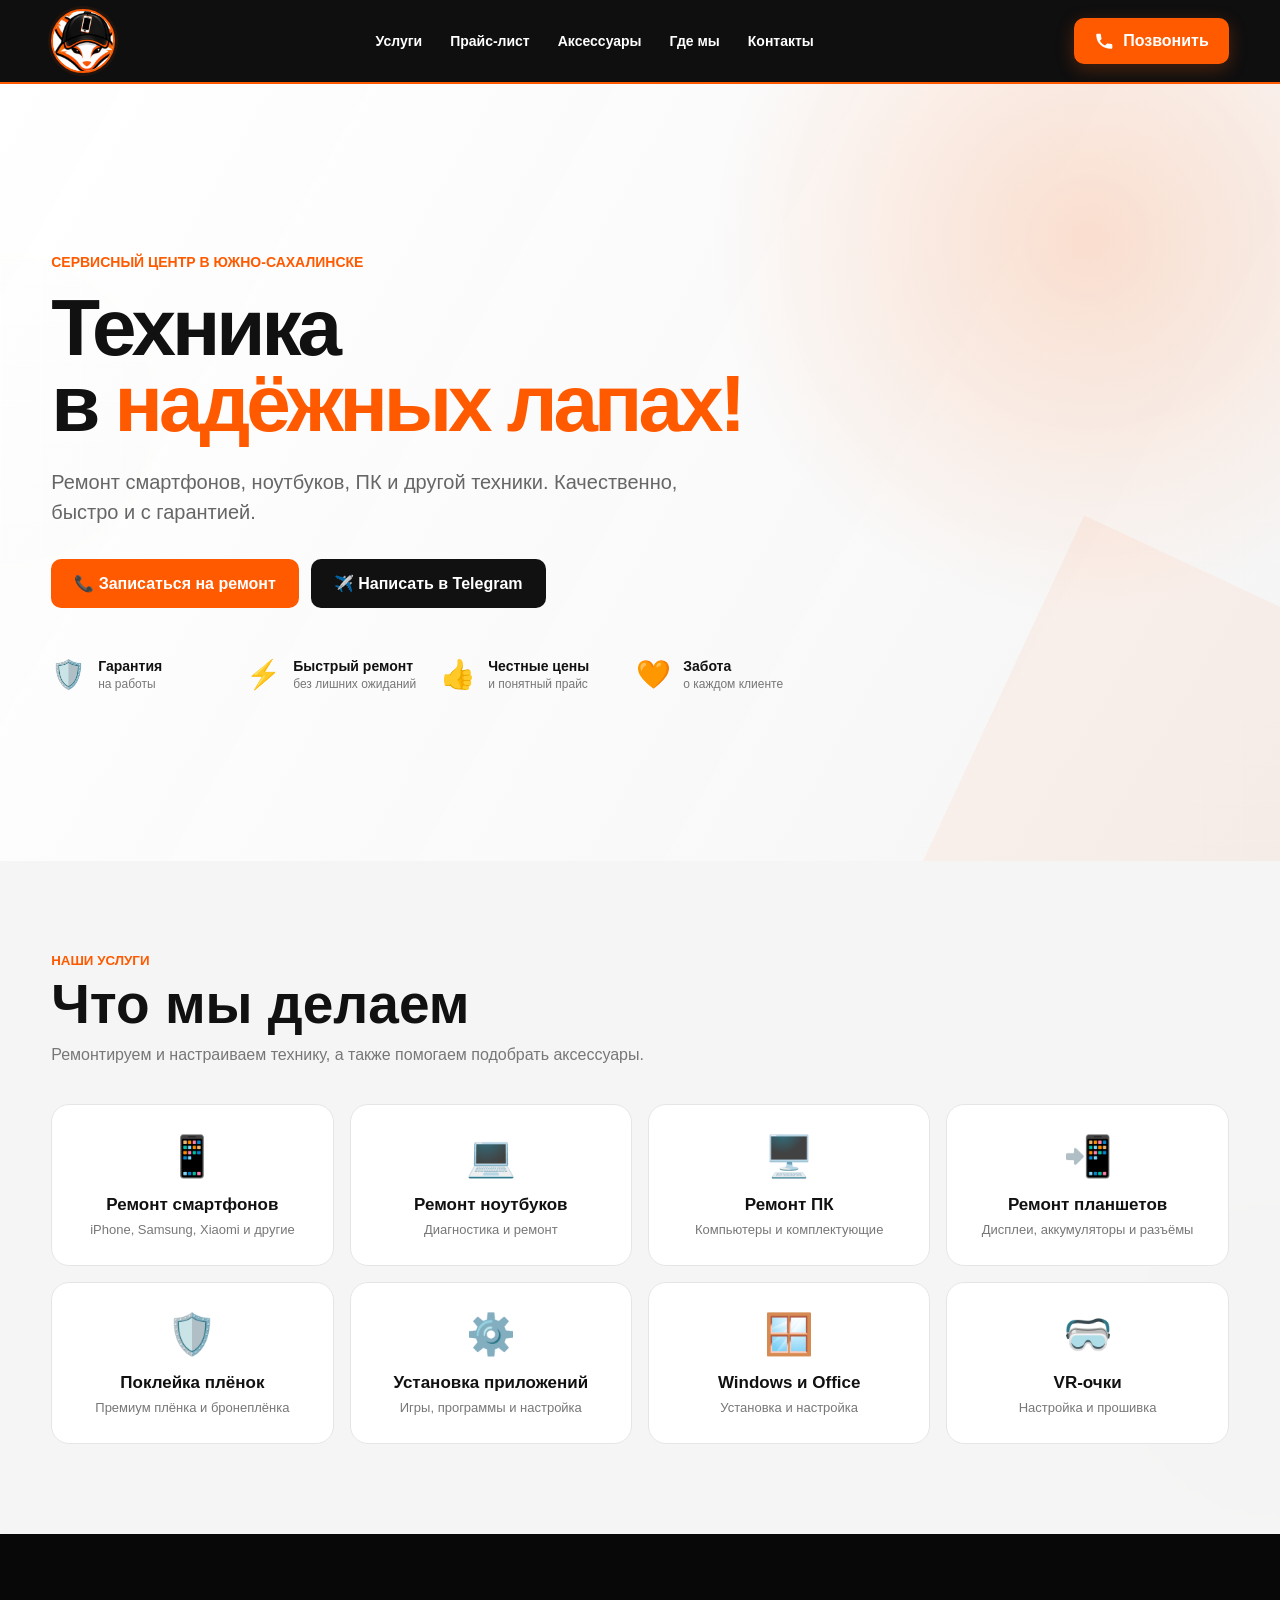
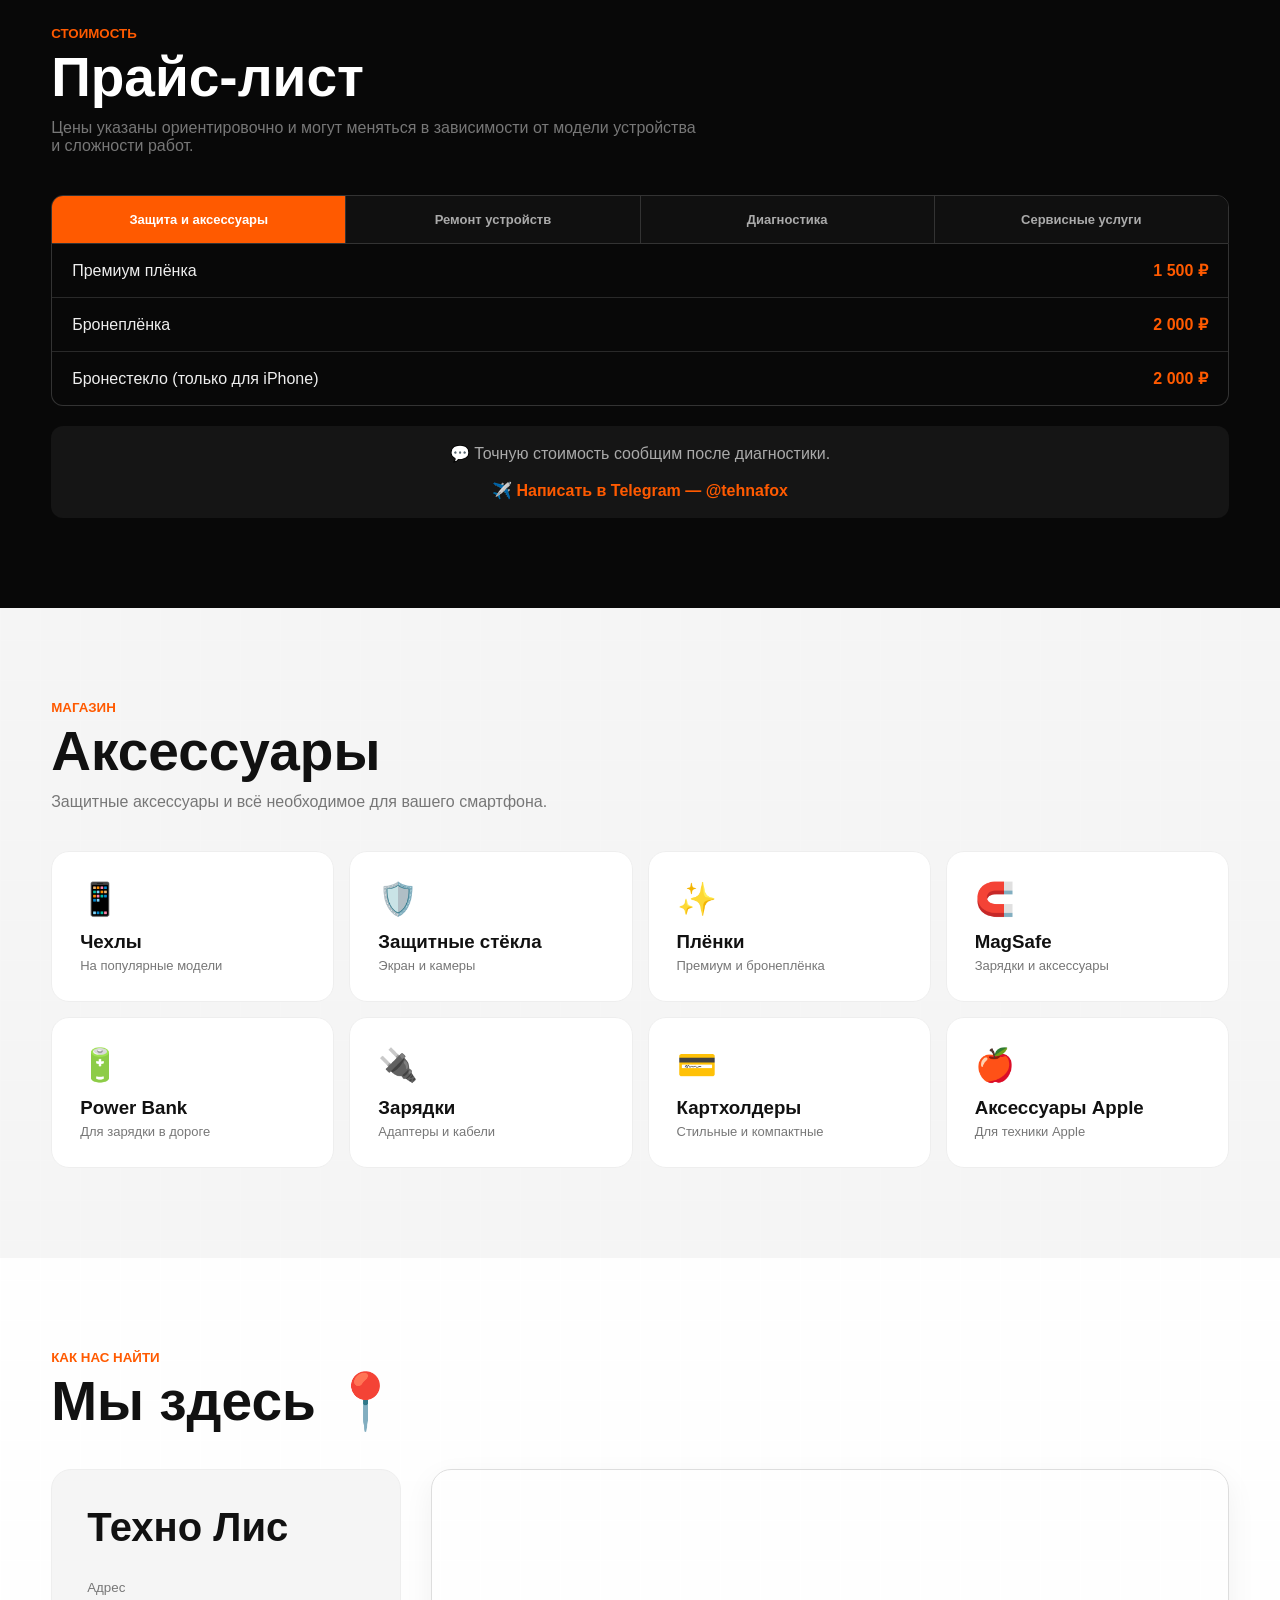
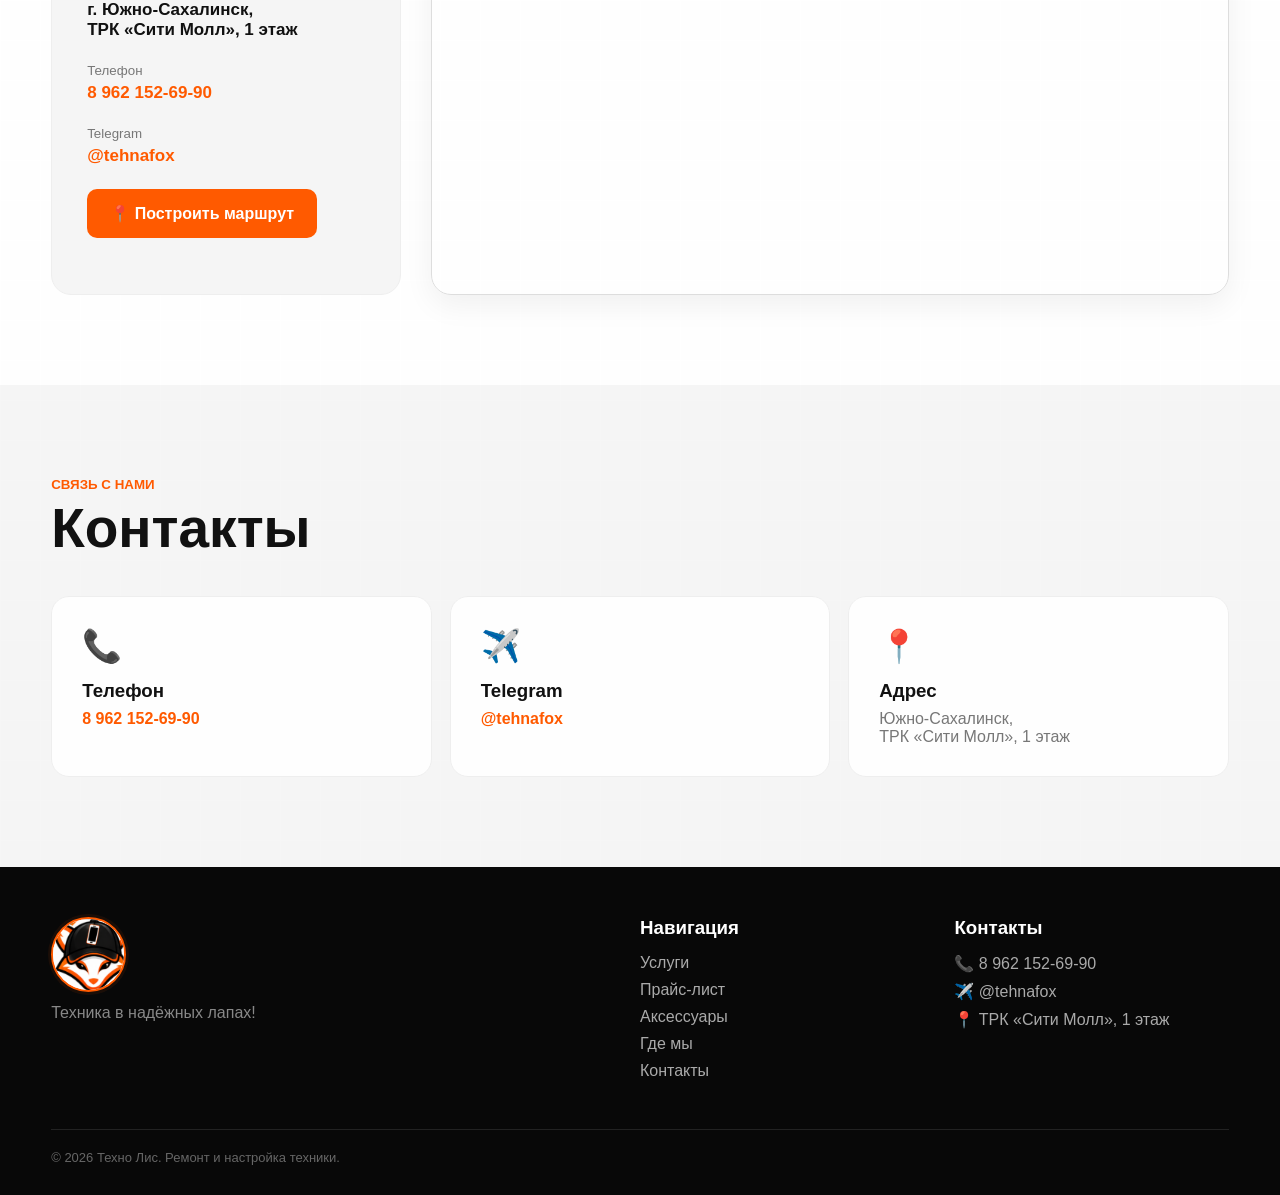
==== commit 44154a37: "Update index.html" ====
--- a/index.html
+++ b/index.html
@@ -1,14 +1,26 @@
 <!DOCTYPE html>
 <html lang="ru">
+
 <head>
+
 <meta charset="UTF-8">
-<meta name="viewport" content="width=device-width, initial-scale=1.0">
-
-<title>Техно Лис — ремонт техники в Южно-Сахалинске</title>
-
-<meta name="description" content="Техно Лис — ремонт смартфонов, ноутбуков, ПК и планшетов в Южно-Сахалинске. Диагностика, поклейка плёнок, установка приложений и Windows.">
+
+<meta name="viewport"
+content="width=device-width, initial-scale=1.0">
+
+<title>
+Техно Лис — ремонт техники в Южно-Сахалинске
+</title>
+
+<meta name="description"
+content="Техно Лис — ремонт смартфонов, ноутбуков, ПК и планшетов в Южно-Сахалинске. Диагностика, поклейка плёнок, установка приложений и Windows.">
+
 
 <style>
+
+/* =====================================================
+   ОСНОВНЫЕ НАСТРОЙКИ
+===================================================== */
 
 * {
     margin: 0;
@@ -21,715 +33,1287 @@
 }
 
 body {
-    font-family: Arial, Helvetica, sans-serif;
-    background: #ffffff;
+
+    font-family:
+        Arial,
+        Helvetica,
+        sans-serif;
+
     color: #111111;
+
+    background-color: #f3f3f3;
+
+    background-image:
+
+        linear-gradient(
+            rgba(255,255,255,.7) 1px,
+            transparent 1px
+        ),
+
+        linear-gradient(
+            90deg,
+            rgba(255,255,255,.7) 1px,
+            transparent 1px
+        );
+
+    background-size: 40px 40px;
 }
 
 a {
+    text-decoration: none;
     color: inherit;
-    text-decoration: none;
 }
 
 .container {
+
     width: min(1180px, 92%);
-    margin: auto;
-}
-
-
-/* =========================
+
+    margin: 0 auto;
+}
+
+
+/* =====================================================
+   ДЕКОРАТИВНЫЕ ЭЛЕМЕНТЫ ФОНА
+===================================================== */
+
+.page-decoration {
+
+    position: fixed;
+
+    width: 320px;
+    height: 320px;
+
+    border-radius: 50%;
+
+    background: #ff5a00;
+
+    opacity: .035;
+
+    filter: blur(10px);
+
+    pointer-events: none;
+
+    z-index: -1;
+}
+
+.page-decoration.one {
+
+    top: 250px;
+    left: -160px;
+}
+
+.page-decoration.two {
+
+    top: 1200px;
+    right: -160px;
+}
+
+
+/* =====================================================
    HEADER
-========================= */
+===================================================== */
 
 header {
+
     position: sticky;
+
     top: 0;
+
     z-index: 1000;
-    background: #090909;
-    border-bottom: 2px solid #ff5a00;
+
+    background: rgba(8,8,8,.97);
+
+    border-bottom:
+        2px solid #ff5a00;
+
+    backdrop-filter: blur(10px);
 }
 
 .header-inner {
+
     height: 82px;
+
     display: flex;
+
     align-items: center;
+
     justify-content: space-between;
+
     gap: 25px;
 }
 
 
-/* КРУГЛЫЙ ЛОГОТИП */
+/* =====================================================
+   ЛОГОТИП
+===================================================== */
 
 .logo-circle {
+
     width: 64px;
     height: 64px;
+
     border-radius: 50%;
+
     overflow: hidden;
-    border: 2px solid #ff5a00;
+
     background: #ffffff;
+
+    border:
+        2px solid #ff5a00;
+
     flex-shrink: 0;
+
+    display: flex;
+
+    align-items: center;
+
+    justify-content: center;
+
+    box-shadow:
+        0 0 0 3px rgba(255,90,0,.08);
 }
 
 .logo-circle img {
+
     width: 100%;
     height: 100%;
+
     object-fit: cover;
+
     display: block;
 }
 
 
+/* =====================================================
+   НАВИГАЦИЯ
+===================================================== */
+
 nav {
+
     display: flex;
+
     align-items: center;
+
     gap: 28px;
 }
 
 nav a {
+
     color: #ffffff;
+
     font-size: 14px;
+
     font-weight: 700;
+
     transition: .2s;
 }
 
 nav a:hover {
+
     color: #ff5a00;
 }
 
+
+/* =====================================================
+   КНОПКА ПОЗВОНИТЬ
+===================================================== */
+
 .header-phone {
+
+    display: inline-flex;
+
+    align-items: center;
+
+    justify-content: center;
+
+    gap: 9px;
+
+    padding:
+        13px 20px;
+
     background: #ff5a00;
+
     color: #ffffff;
-    padding: 13px 20px;
+
     border-radius: 10px;
+
     font-weight: 800;
+
     white-space: nowrap;
+
+    box-shadow:
+        0 5px 18px
+        rgba(255,90,0,.25);
+
+    transition: .25s;
+}
+
+.header-phone svg {
+
+    width: 20px;
+    height: 20px;
+
+    fill: #ffffff;
+
+    flex-shrink: 0;
 }
 
 .header-phone:hover {
-    background: #ff6b1a;
-}
-
-
-/* =========================
+
+    background: #ffffff;
+
+    color: #111111;
+
+    transform:
+        translateY(-2px);
+
+    box-shadow:
+        0 8px 25px
+        rgba(0,0,0,.2);
+}
+
+.header-phone:hover svg {
+
+    fill: #ff5a00;
+}
+
+
+/* =====================================================
    HERO
-========================= */
+===================================================== */
 
 .hero {
-    min-height: 590px;
+
+    min-height: 600px;
+
     display: flex;
+
     align-items: center;
+
     position: relative;
+
     overflow: hidden;
 
     background:
+
         radial-gradient(
             circle at 85% 20%,
-            rgba(255,90,0,.16),
+            rgba(255,90,0,.17),
             transparent 30%
         ),
+
         linear-gradient(
             120deg,
-            #ffffff 0%,
-            #ffffff 60%,
-            #f4f4f4 100%
+            rgba(255,255,255,.95),
+            rgba(245,245,245,.92)
         );
 }
 
 .hero::after {
+
     content: "";
+
     position: absolute;
-    width: 500px;
-    height: 500px;
-    right: -180px;
-    bottom: -250px;
+
+    width: 520px;
+    height: 520px;
+
+    right: -190px;
+    bottom: -260px;
+
     background: #ff5a00;
-    transform: rotate(25deg);
-    opacity: .07;
+
+    transform:
+        rotate(25deg);
+
+    opacity: .06;
 }
 
 .hero-content {
+
     position: relative;
+
     z-index: 2;
+
     max-width: 760px;
+
     padding: 80px 0;
 }
 
 .hero-label {
+
     color: #ff5a00;
+
     font-size: 14px;
+
     font-weight: 800;
+
     text-transform: uppercase;
+
     margin-bottom: 20px;
 }
 
 .hero h1 {
-    font-size: clamp(48px, 7vw, 80px);
+
+    font-size:
+        clamp(48px, 7vw, 80px);
+
     line-height: .95;
+
     letter-spacing: -4px;
+
     margin-bottom: 25px;
 }
 
 .hero h1 span {
+
     color: #ff5a00;
 }
 
 .hero p {
+
     max-width: 650px;
-    color: #666;
+
+    color: #666666;
+
     font-size: 20px;
+
     line-height: 1.5;
+
     margin-bottom: 32px;
 }
 
+
+/* =====================================================
+   КНОПКИ
+===================================================== */
+
 .buttons {
+
     display: flex;
+
     flex-wrap: wrap;
+
     gap: 12px;
 }
 
 .btn {
+
     display: inline-flex;
+
     align-items: center;
+
     justify-content: center;
-    padding: 15px 23px;
+
+    padding:
+        15px 23px;
+
     border-radius: 10px;
+
     font-weight: 800;
+
     transition: .25s;
 }
 
 .btn-orange {
+
     background: #ff5a00;
-    color: white;
+
+    color: #ffffff;
 }
 
 .btn-orange:hover {
-    transform: translateY(-3px);
-    box-shadow: 0 10px 25px rgba(255,90,0,.3);
+
+    transform:
+        translateY(-3px);
+
+    box-shadow:
+        0 10px 25px
+        rgba(255,90,0,.3);
 }
 
 .btn-black {
-    background: #111;
-    color: white;
+
+    background: #111111;
+
+    color: #ffffff;
 }
 
 .btn-black:hover {
-    transform: translateY(-3px);
-    background: #222;
-}
-
-
-/* =========================
-   ADVANTAGES
-========================= */
+
+    background: #222222;
+
+    transform:
+        translateY(-3px);
+}
+
+
+/* =====================================================
+   ПРЕИМУЩЕСТВА
+===================================================== */
 
 .advantages {
+
     display: grid;
-    grid-template-columns: repeat(4, 1fr);
+
+    grid-template-columns:
+        repeat(4,1fr);
+
     gap: 20px;
+
     margin-top: 50px;
 }
 
 .advantage {
+
     display: flex;
+
     align-items: center;
+
     gap: 12px;
 }
 
 .advantage-icon {
+
     font-size: 28px;
 }
 
 .advantage strong {
+
     display: block;
+
     font-size: 14px;
 }
 
 .advantage span {
+
     display: block;
-    color: #777;
+
+    color: #777777;
+
     font-size: 12px;
+
     margin-top: 3px;
 }
 
 
-/* =========================
-   SECTIONS
-========================= */
+/* =====================================================
+   ОБЩИЕ СЕКЦИИ
+===================================================== */
 
 section {
+
     padding: 90px 0;
 }
 
 .section-title {
+
     margin-bottom: 40px;
 }
 
 .section-title small {
+
     color: #ff5a00;
+
     font-weight: 800;
+
     text-transform: uppercase;
 }
 
 .section-title h2 {
-    font-size: clamp(36px, 5vw, 55px);
+
+    font-size:
+        clamp(36px,5vw,55px);
+
     margin-top: 8px;
+
     line-height: 1;
 }
 
 .section-title p {
-    color: #777;
+
+    color: #777777;
+
     max-width: 650px;
+
     margin-top: 14px;
 }
 
 
-/* =========================
-   SERVICES
-========================= */
+/* =====================================================
+   УСЛУГИ
+===================================================== */
 
 .services {
-    background: #f5f5f5;
+
+    background:
+        rgba(245,245,245,.88);
+
+    backdrop-filter: blur(4px);
 }
 
 .service-grid {
+
     display: grid;
-    grid-template-columns: repeat(4, 1fr);
+
+    grid-template-columns:
+        repeat(4,1fr);
+
     gap: 16px;
 }
 
 .service {
-    background: white;
-    border: 1px solid #e8e8e8;
+
+    background:
+        rgba(255,255,255,.94);
+
+    border:
+        1px solid #e5e5e5;
+
     border-radius: 18px;
+
     padding: 28px 20px;
+
     text-align: center;
+
     transition: .25s;
 }
 
 .service:hover {
-    transform: translateY(-6px);
-    border-color: #ff5a00;
-    box-shadow: 0 15px 30px rgba(0,0,0,.08);
+
+    transform:
+        translateY(-6px);
+
+    border-color:
+        #ff5a00;
+
+    box-shadow:
+        0 15px 30px
+        rgba(0,0,0,.08);
 }
 
 .service-icon {
+
     font-size: 40px;
+
     margin-bottom: 15px;
 }
 
 .service h3 {
+
     font-size: 17px;
 }
 
 .service p {
-    color: #777;
+
+    color: #777777;
+
     font-size: 13px;
+
     margin-top: 7px;
 }
 
 
-/* =========================
-   PRICE
-========================= */
+/* =====================================================
+   ПРАЙС
+===================================================== */
 
 .price-section {
+
     background: #080808;
-    color: white;
+
+    color: #ffffff;
 }
 
 .price-tabs {
+
     display: flex;
+
     overflow-x: auto;
-    border: 1px solid #333;
-    border-radius: 12px 12px 0 0;
+
+    border:
+        1px solid #333333;
+
+    border-radius:
+        12px 12px 0 0;
 }
 
 .price-tab {
+
     flex: 1;
+
     min-width: 160px;
+
     padding: 16px;
+
     background: #101010;
+
     border: none;
-    border-right: 1px solid #333;
-    color: #aaa;
+
+    border-right:
+        1px solid #333333;
+
+    color: #aaaaaa;
+
     cursor: pointer;
+
     font-weight: 800;
+
     font-size: 13px;
+
+    transition: .2s;
 }
 
 .price-tab:last-child {
+
     border-right: none;
 }
 
 .price-tab:hover,
 .price-tab.active {
+
     background: #ff5a00;
-    color: white;
+
+    color: #ffffff;
 }
 
 .price-content {
+
     display: none;
-    border: 1px solid #333;
+
+    border:
+        1px solid #333333;
+
     border-top: none;
-    border-radius: 0 0 12px 12px;
+
+    border-radius:
+        0 0 12px 12px;
+
     overflow: hidden;
 }
 
 .price-content.active {
+
     display: block;
 }
 
 .price-row {
+
     display: flex;
+
     align-items: center;
+
     justify-content: space-between;
+
     gap: 20px;
+
     padding: 17px 20px;
-    border-bottom: 1px solid #292929;
+
+    border-bottom:
+        1px solid #292929;
 }
 
 .price-row:last-child {
+
     border-bottom: none;
 }
 
 .price-name {
+
     color: #eeeeee;
 }
 
 .price-value {
+
     color: #ff5a00;
+
     font-weight: 900;
+
     white-space: nowrap;
 }
 
 .price-note {
+
     margin-top: 20px;
+
     padding: 18px;
+
     border-radius: 12px;
+
     background: #151515;
-    color: #aaa;
+
+    color: #aaaaaa;
+
     text-align: center;
 }
 
 .price-note a {
+
     color: #ff5a00;
+
     font-weight: 800;
 }
 
 
-/* =========================
-   ACCESSORIES
-========================= */
+/* =====================================================
+   АКСЕССУАРЫ
+===================================================== */
 
 .accessories {
+
+    background:
+        rgba(245,245,245,.9);
+}
+
+.accessory-grid {
+
+    display: grid;
+
+    grid-template-columns:
+        repeat(4,1fr);
+
+    gap: 15px;
+}
+
+.accessory {
+
+    background:
+        rgba(255,255,255,.96);
+
+    padding: 28px;
+
+    border-radius: 18px;
+
+    border:
+        1px solid #eeeeee;
+
+    transition: .2s;
+}
+
+.accessory:hover {
+
+    transform:
+        translateY(-4px);
+
+    border-color:
+        #ff5a00;
+}
+
+.accessory-icon {
+
+    font-size: 32px;
+
+    margin-bottom: 13px;
+}
+
+.accessory p {
+
+    color: #777777;
+
+    font-size: 13px;
+
+    margin-top: 5px;
+}
+
+
+/* =====================================================
+   КАРТА
+===================================================== */
+
+.location {
+
+    background:
+        rgba(255,255,255,.9);
+}
+
+.location-grid {
+
+    display: grid;
+
+    grid-template-columns:
+        350px 1fr;
+
+    gap: 30px;
+}
+
+.location-info {
+
     background: #f5f5f5;
-}
-
-.accessory-grid {
+
+    padding: 35px;
+
+    border-radius: 20px;
+
+    border:
+        1px solid #eeeeee;
+}
+
+.location-info h2 {
+
+    font-size: 40px;
+
+    margin-bottom: 30px;
+}
+
+.location-item {
+
+    margin-bottom: 23px;
+}
+
+.location-item small {
+
+    display: block;
+
+    color: #777777;
+
+    margin-bottom: 5px;
+}
+
+.location-item strong {
+
+    font-size: 17px;
+}
+
+.location-item a {
+
+    color: #ff5a00;
+}
+
+.map {
+
+    min-height: 420px;
+
+    border-radius: 20px;
+
+    overflow: hidden;
+
+    border:
+        1px solid #dddddd;
+
+    box-shadow:
+        0 10px 30px
+        rgba(0,0,0,.06);
+}
+
+.map iframe {
+
+    width: 100%;
+
+    height: 100%;
+
+    min-height: 420px;
+
+    border: 0;
+}
+
+
+/* =====================================================
+   КОНТАКТЫ
+===================================================== */
+
+.contacts {
+
+    background:
+        rgba(245,245,245,.9);
+}
+
+.contact-grid {
+
     display: grid;
-    grid-template-columns: repeat(4, 1fr);
-    gap: 15px;
-}
-
-.accessory {
-    background: white;
-    padding: 28px;
+
+    grid-template-columns:
+        repeat(3,1fr);
+
+    gap: 18px;
+}
+
+.contact-card {
+
+    background:
+        rgba(255,255,255,.95);
+
+    padding: 30px;
+
     border-radius: 18px;
-    border: 1px solid #eee;
+
+    border:
+        1px solid #eeeeee;
+
     transition: .2s;
 }
 
-.accessory:hover {
-    transform: translateY(-4px);
-    border-color: #ff5a00;
-}
-
-.accessory-icon {
+.contact-card:hover {
+
+    transform:
+        translateY(-4px);
+
+    border-color:
+        #ff5a00;
+}
+
+.contact-icon {
+
     font-size: 32px;
-    margin-bottom: 13px;
-}
-
-.accessory p {
-    color: #777;
+
+    margin-bottom: 15px;
+}
+
+.contact-card h3 {
+
+    margin-bottom: 8px;
+}
+
+.contact-card p {
+
+    color: #777777;
+}
+
+.contact-card a {
+
+    color: #ff5a00;
+
+    font-weight: 800;
+}
+
+
+/* =====================================================
+   FOOTER
+===================================================== */
+
+footer {
+
+    background: #080808;
+
+    color: #ffffff;
+
+    padding:
+        50px 0 30px;
+}
+
+.footer-grid {
+
+    display: grid;
+
+    grid-template-columns:
+        2fr 1fr 1fr;
+
+    gap: 40px;
+}
+
+.footer-logo {
+
+    width: 75px;
+
+    height: 75px;
+}
+
+.footer-description {
+
+    color: #888888;
+
+    margin-top: 12px;
+}
+
+.footer-column h3 {
+
+    margin-bottom: 15px;
+}
+
+.footer-column a {
+
+    display: block;
+
+    color: #aaaaaa;
+
+    margin-bottom: 9px;
+
+    transition: .2s;
+}
+
+.footer-column a:hover {
+
+    color: #ff5a00;
+}
+
+.copyright {
+
+    margin-top: 40px;
+
+    padding-top: 20px;
+
+    border-top:
+        1px solid #222222;
+
+    color: #666666;
+
     font-size: 13px;
-    margin-top: 5px;
-}
-
-
-/* =========================
-   LOCATION
-========================= */
-
-.location {
-    background: white;
-}
-
-.location-grid {
-    display: grid;
-    grid-template-columns: 350px 1fr;
-    gap: 30px;
-}
-
-.location-info {
-    background: #f5f5f5;
-    padding: 35px;
-    border-radius: 20px;
-}
-
-.location-info h2 {
-    font-size: 40px;
-    margin-bottom: 30px;
-}
-
-.location-item {
-    margin-bottom: 23px;
-}
-
-.location-item small {
-    display: block;
-    color: #777;
-    margin-bottom: 5px;
-}
-
-.location-item strong {
-    font-size: 17px;
-}
-
-.location-item a {
-    color: #ff5a00;
-}
-
-.map {
-    min-height: 420px;
-    border-radius: 20px;
-    overflow: hidden;
-    border: 1px solid #ddd;
-}
-
-.map iframe {
-    width: 100%;
-    height: 100%;
-    min-height: 420px;
-    border: 0;
-}
-
-
-/* =========================
-   CONTACTS
-========================= */
-
-.contacts {
-    background: #f5f5f5;
-}
-
-.contact-grid {
-    display: grid;
-    grid-template-columns: repeat(3, 1fr);
-    gap: 18px;
-}
-
-.contact-card {
-    background: white;
-    padding: 30px;
-    border-radius: 18px;
-    border: 1px solid #eee;
-}
-
-.contact-icon {
-    font-size: 32px;
-    margin-bottom: 15px;
-}
-
-.contact-card h3 {
-    margin-bottom: 8px;
-}
-
-.contact-card p {
-    color: #777;
-}
-
-.contact-card a {
-    color: #ff5a00;
-    font-weight: 800;
-}
-
-
-/* =========================
-   FOOTER
-========================= */
-
-footer {
-    background: #080808;
-    color: white;
-    padding: 50px 0 30px;
-}
-
-.footer-grid {
-    display: grid;
-    grid-template-columns: 2fr 1fr 1fr;
-    gap: 40px;
-}
-
-.footer-logo {
-    width: 75px;
-    height: 75px;
-}
-
-.footer-description {
-    color: #888;
-    margin-top: 12px;
-}
-
-.footer-column h3 {
-    margin-bottom: 15px;
-}
-
-.footer-column a {
-    display: block;
-    color: #aaa;
-    margin-bottom: 9px;
-}
-
-.footer-column a:hover {
-    color: #ff5a00;
-}
-
-.copyright {
-    margin-top: 40px;
-    padding-top: 20px;
-    border-top: 1px solid #222;
-    color: #666;
-    font-size: 13px;
-}
-
-
-/* =========================
-   MOBILE
-========================= */
-
-@media(max-width: 900px) {
+}
+
+
+/* =====================================================
+   МОБИЛЬНАЯ ВЕРСИЯ
+===================================================== */
+
+@media(max-width:900px) {
 
     nav {
         display: none;
     }
 
     .service-grid {
-        grid-template-columns: repeat(2, 1fr);
+
+        grid-template-columns:
+            repeat(2,1fr);
     }
 
     .advantages {
-        grid-template-columns: repeat(2, 1fr);
+
+        grid-template-columns:
+            repeat(2,1fr);
     }
 
     .accessory-grid {
-        grid-template-columns: repeat(2, 1fr);
+
+        grid-template-columns:
+            repeat(2,1fr);
     }
 
     .location-grid {
-        grid-template-columns: 1fr;
+
+        grid-template-columns:
+            1fr;
     }
 
     .contact-grid {
-        grid-template-columns: 1fr;
+
+        grid-template-columns:
+            1fr;
     }
 
     .footer-grid {
-        grid-template-columns: 1fr 1fr;
+
+        grid-template-columns:
+            1fr 1fr;
     }
 }
 
 
-@media(max-width: 600px) {
+@media(max-width:600px) {
 
     .header-phone {
+
         display: none;
     }
 
     .header-inner {
+
         justify-content: center;
     }
 
     .hero {
+
         min-height: 560px;
     }
 
     .hero h1 {
+
         font-size: 48px;
+
         letter-spacing: -2px;
     }
 
     .hero p {
+
         font-size: 17px;
     }
 
     .advantages {
-        grid-template-columns: 1fr 1fr;
-        gap: 18px 10px;
+
+        grid-template-columns:
+            1fr 1fr;
+
+        gap:
+            18px 10px;
     }
 
     .service-grid,
     .accessory-grid {
-        grid-template-columns: 1fr 1fr;
+
+        grid-template-columns:
+            1fr 1fr;
     }
 
     .btn {
+
         width: 100%;
     }
 
     .price-row {
+
         font-size: 14px;
     }
 
     .location-info h2 {
+
         font-size: 34px;
     }
 
     .footer-grid {
-        grid-template-columns: 1fr;
+
+        grid-template-columns:
+            1fr;
     }
 
 }
 
+
+/* =====================================================
+   МОБИЛЬНАЯ КНОПКА ТЕЛЕФОНА
+===================================================== */
+
+@media(max-width:600px) {
+
+    .header-phone {
+
+        display: inline-flex;
+    }
+
+    .header-inner {
+
+        justify-content: space-between;
+    }
+
+    .header-phone span {
+
+        display: none;
+    }
+
+    .header-phone {
+
+        width: 48px;
+        height: 48px;
+
+        padding: 0;
+
+        border-radius: 50%;
+    }
+
+    .header-phone svg {
+
+        width: 22px;
+        height: 22px;
+    }
+}
+
 </style>
+
 </head>
 
 
 <body>
 
 
-<!-- =========================
+<!-- =====================================================
+     ДЕКОР ФОНА
+===================================================== -->
+
+<div class="page-decoration one"></div>
+
+<div class="page-decoration two"></div>
+
+
+<!-- =====================================================
      HEADER
-========================= -->
+===================================================== -->
 
 <header>
 
 <div class="container header-inner">
 
+
 <a href="#">
-    <div class="logo-circle">
-        <img src="logo-circle.png" alt="Техно Лис">
-    </div>
+
+<div class="logo-circle">
+
+<img
+src="logo-circle.png"
+alt="Техно Лис">
+
+</div>
+
 </a>
 
+
 <nav>
-    <a href="#services">Услуги</a>
-    <a href="#price">Прайс-лист</a>
-    <a href="#accessories">Аксессуары</a>
-    <a href="#location">Где мы</a>
-    <a href="#contacts">Контакты</a>
+
+<a href="#services">
+Услуги
+</a>
+
+<a href="#price">
+Прайс-лист
+</a>
+
+<a href="#accessories">
+Аксессуары
+</a>
+
+<a href="#location">
+Где мы
+</a>
+
+<a href="#contacts">
+Контакты
+</a>
+
 </nav>
 
-<a class="header-phone" href="tel:+79621526990">
-    📞 Позвонить
+
+<a
+class="header-phone"
+href="tel:+79621526990"
+>
+
+<svg
+viewBox="0 0 24 24"
+aria-hidden="true"
+>
+
+<path d="
+M6.6 10.8
+c1.4 2.8 3.7 5.2 6.6 6.6
+l2.2-2.2
+c.3-.3.8-.4 1.2-.2
+1.3.4 2.7.6 4.1.6
+.7 0 1.3.6 1.3 1.3
+V20
+c0 .7-.6 1.3-1.3 1.3
+C10.1 21.3 2.7 13.9 2.7 4.7
+2.7 4 3.3 3.4 4 3.4
+h3.1
+c.7 0 1.3.6 1.3 1.3
+0 1.4.2 2.8.6 4.1
+.1.4 0 .9-.2 1.2
+l-2.2 2.2z
+"/>
+
+</svg>
+
+<span>
+Позвонить
+</span>
+
 </a>
 
+
 </div>
 
 </header>
 
 
-<!-- =========================
+<!-- =====================================================
      HERO
-========================= -->
+===================================================== -->
 
 <section class="hero">
 
@@ -737,69 +1321,151 @@
 
 <div class="hero-content">
 
+
 <div class="hero-label">
-Сервисный центр в Южно-Сахалинске
-</div>
+
+Сервисный центр
+в Южно-Сахалинске
+
+</div>
+
 
 <h1>
+
 Техника<br>
-в <span>надёжных лапах!</span>
+
+в
+<span>
+надёжных лапах!
+</span>
+
 </h1>
 
+
 <p>
-Ремонт смартфонов, ноутбуков, ПК и другой техники.
-Качественно, быстро и с гарантией.
+
+Ремонт смартфонов, ноутбуков,
+ПК и другой техники.
+
+Качественно, быстро
+и с гарантией.
+
 </p>
 
+
 <div class="buttons">
 
-<a class="btn btn-orange"
-href="tel:+79621526990">
+
+<a
+class="btn btn-orange"
+href="tel:+79621526990"
+>
+
 📞 Записаться на ремонт
+
 </a>
 
-<a class="btn btn-black"
+
+<a
+class="btn btn-black"
 href="https://t.me/tehnafox"
-target="_blank">
+target="_blank"
+>
+
 ✈️ Написать в Telegram
+
 </a>
 
+
 </div>
 
 
 <div class="advantages">
 
+
 <div class="advantage">
-<div class="advantage-icon">🛡️</div>
+
+<div class="advantage-icon">
+🛡️
+</div>
+
 <div>
-<strong>Гарантия</strong>
-<span>на работы</span>
-</div>
-</div>
+
+<strong>
+Гарантия
+</strong>
+
+<span>
+на работы
+</span>
+
+</div>
+
+</div>
+
 
 <div class="advantage">
-<div class="advantage-icon">⚡</div>
+
+<div class="advantage-icon">
+⚡
+</div>
+
 <div>
-<strong>Быстрый ремонт</strong>
-<span>без лишних ожиданий</span>
-</div>
-</div>
+
+<strong>
+Быстрый ремонт
+</strong>
+
+<span>
+без лишних ожиданий
+</span>
+
+</div>
+
+</div>
+
 
 <div class="advantage">
-<div class="advantage-icon">👍</div>
+
+<div class="advantage-icon">
+👍
+</div>
+
 <div>
-<strong>Честные цены</strong>
-<span>и понятный прайс</span>
-</div>
-</div>
+
+<strong>
+Честные цены
+</strong>
+
+<span>
+и понятный прайс
+</span>
+
+</div>
+
+</div>
+
 
 <div class="advantage">
-<div class="advantage-icon">🧡</div>
+
+<div class="advantage-icon">
+🧡
+</div>
+
 <div>
-<strong>Забота</strong>
-<span>о каждом клиенте</span>
-</div>
-</div>
+
+<strong>
+Забота
+</strong>
+
+<span>
+о каждом клиенте
+</span>
+
+</div>
+
+</div>
+
 
 </div>
 
@@ -810,19 +1476,27 @@
 </section>
 
 
-<!-- =========================
-     SERVICES
-========================= -->
-
-<section class="services" id="services">
+<!-- =====================================================
+     УСЛУГИ
+===================================================== -->
+
+<section
+class="services"
+id="services"
+>
 
 <div class="container">
 
+
 <div class="section-title">
 
-<small>Наши услуги</small>
-
-<h2>Что мы делаем</h2>
+<small>
+Наши услуги
+</small>
+
+<h2>
+Что мы делаем
+</h2>
 
 <p>
 Ремонтируем и настраиваем технику,
@@ -836,58 +1510,138 @@
 
 
 <div class="service">
-<div class="service-icon">📱</div>
-<h3>Ремонт смартфонов</h3>
-<p>iPhone, Samsung, Xiaomi и другие</p>
+
+<div class="service-icon">
+📱
+</div>
+
+<h3>
+Ремонт смартфонов
+</h3>
+
+<p>
+iPhone, Samsung, Xiaomi и другие
+</p>
+
 </div>
 
 
 <div class="service">
-<div class="service-icon">💻</div>
-<h3>Ремонт ноутбуков</h3>
-<p>Диагностика и ремонт</p>
+
+<div class="service-icon">
+💻
+</div>
+
+<h3>
+Ремонт ноутбуков
+</h3>
+
+<p>
+Диагностика и ремонт
+</p>
+
 </div>
 
 
 <div class="service">
-<div class="service-icon">🖥️</div>
-<h3>Ремонт ПК</h3>
-<p>Компьютеры и комплектующие</p>
+
+<div class="service-icon">
+🖥️
+</div>
+
+<h3>
+Ремонт ПК
+</h3>
+
+<p>
+Компьютеры и комплектующие
+</p>
+
 </div>
 
 
 <div class="service">
-<div class="service-icon">📲</div>
-<h3>Ремонт планшетов</h3>
-<p>Дисплеи, аккумуляторы и разъёмы</p>
+
+<div class="service-icon">
+📲
+</div>
+
+<h3>
+Ремонт планшетов
+</h3>
+
+<p>
+Дисплеи, аккумуляторы и разъёмы
+</p>
+
 </div>
 
 
 <div class="service">
-<div class="service-icon">🛡️</div>
-<h3>Поклейка плёнок</h3>
-<p>Премиум плёнка и бронеплёнка</p>
+
+<div class="service-icon">
+🛡️
+</div>
+
+<h3>
+Поклейка плёнок
+</h3>
+
+<p>
+Премиум плёнка и бронеплёнка
+</p>
+
 </div>
 
 
 <div class="service">
-<div class="service-icon">⚙️</div>
-<h3>Установка приложений</h3>
-<p>Игры, программы и настройка</p>
+
+<div class="service-icon">
+⚙️
+</div>
+
+<h3>
+Установка приложений
+</h3>
+
+<p>
+Игры, программы и настройка
+</p>
+
 </div>
 
 
 <div class="service">
-<div class="service-icon">🪟</div>
-<h3>Windows и Office</h3>
-<p>Установка и настройка</p>
+
+<div class="service-icon">
+🪟
+</div>
+
+<h3>
+Windows и Office
+</h3>
+
+<p>
+Установка и настройка
+</p>
+
 </div>
 
 
 <div class="service">
-<div class="service-icon">🥽</div>
-<h3>VR-очки</h3>
-<p>Настройка и прошивка</p>
+
+<div class="service-icon">
+🥽
+</div>
+
+<h3>
+VR-очки
+</h3>
+
+<p>
+Настройка и прошивка
+</p>
+
 </div>
 
 
@@ -898,23 +1652,32 @@
 </section>
 
 
-<!-- =========================
-     PRICE
-========================= -->
-
-<section class="price-section" id="price">
+<!-- =====================================================
+     ПРАЙС
+===================================================== -->
+
+<section
+class="price-section"
+id="price"
+>
 
 <div class="container">
 
+
 <div class="section-title">
 
-<small>Стоимость</small>
-
-<h2>Прайс-лист</h2>
+<small>
+Стоимость
+</small>
+
+<h2>
+Прайс-лист
+</h2>
 
 <p>
-Цены указаны ориентировочно и могут меняться
-в зависимости от модели устройства и сложности работ.
+Цены указаны ориентировочно
+и могут меняться в зависимости
+от модели устройства и сложности работ.
 </p>
 
 </div>
@@ -922,34 +1685,60 @@
 
 <div class="price-tabs">
 
-<button class="price-tab active"
-onclick="openPrice(event,'protection')">
+
+<button
+class="price-tab active"
+onclick="openPrice(event,'protection')"
+>
+
 Защита и аксессуары
+
 </button>
 
-<button class="price-tab"
-onclick="openPrice(event,'repair')">
+
+<button
+class="price-tab"
+onclick="openPrice(event,'repair')"
+>
+
 Ремонт устройств
+
 </button>
 
-<button class="price-tab"
-onclick="openPrice(event,'diagnostics')">
+
+<button
+class="price-tab"
+onclick="openPrice(event,'diagnostics')"
+>
+
 Диагностика
+
 </button>
 
-<button class="price-tab"
-onclick="openPrice(event,'service')">
+
+<button
+class="price-tab"
+onclick="openPrice(event,'service')"
+>
+
 Сервисные услуги
+
 </button>
 
+
 </div>
 
 
 <!-- ЗАЩИТА -->
 
-<div class="price-content active" id="protection">
+<div
+class="price-content active"
+id="protection"
+>
+
 
 <div class="price-row">
+
 <span class="price-name">
 Премиум плёнка
 </span>
@@ -957,10 +1746,12 @@
 <span class="price-value">
 1 500 ₽
 </span>
+
 </div>
 
 
 <div class="price-row">
+
 <span class="price-name">
 Бронеплёнка
 </span>
@@ -968,10 +1759,12 @@
 <span class="price-value">
 2 000 ₽
 </span>
+
 </div>
 
 
 <div class="price-row">
+
 <span class="price-name">
 Бронестекло (только для iPhone)
 </span>
@@ -979,16 +1772,23 @@
 <span class="price-value">
 2 000 ₽
 </span>
-</div>
+
+</div>
+
 
 </div>
 
 
 <!-- РЕМОНТ -->
 
-<div class="price-content" id="repair">
+<div
+class="price-content"
+id="repair"
+>
+
 
 <div class="price-row">
+
 <span class="price-name">
 Ремонт смартфона
 </span>
@@ -996,10 +1796,12 @@
 <span class="price-value">
 от 3 000 ₽
 </span>
+
 </div>
 
 
 <div class="price-row">
+
 <span class="price-name">
 Ремонт ноутбука
 </span>
@@ -1007,10 +1809,12 @@
 <span class="price-value">
 от 4 000 ₽
 </span>
+
 </div>
 
 
 <div class="price-row">
+
 <span class="price-name">
 Ремонт планшета
 </span>
@@ -1018,16 +1822,23 @@
 <span class="price-value">
 от 3 500 ₽
 </span>
-</div>
+
+</div>
+
 
 </div>
 
 
 <!-- ДИАГНОСТИКА -->
 
-<div class="price-content" id="diagnostics">
+<div
+class="price-content"
+id="diagnostics"
+>
+
 
 <div class="price-row">
+
 <span class="price-name">
 Консультация / диагностика
 </span>
@@ -1035,10 +1846,12 @@
 <span class="price-value">
 БЕСПЛАТНО
 </span>
+
 </div>
 
 
 <div class="price-row">
+
 <span class="price-name">
 Диагностика со вскрытием
 </span>
@@ -1046,16 +1859,23 @@
 <span class="price-value">
 от 1 000 ₽
 </span>
-</div>
+
+</div>
+
 
 </div>
 
 
 <!-- СЕРВИС -->
 
-<div class="price-content" id="service">
+<div
+class="price-content"
+id="service"
+>
+
 
 <div class="price-row">
+
 <span class="price-name">
 Чистка динамиков и разъёмов
 </span>
@@ -1063,10 +1883,12 @@
 <span class="price-value">
 800 ₽
 </span>
+
 </div>
 
 
 <div class="price-row">
+
 <span class="price-name">
 Установка приложений
 </span>
@@ -1074,10 +1896,12 @@
 <span class="price-value">
 от 1 000 ₽
 </span>
+
 </div>
 
 
 <div class="price-row">
+
 <span class="price-name">
 Перепрошивка устройства
 </span>
@@ -1085,10 +1909,12 @@
 <span class="price-value">
 от 2 000 ₽
 </span>
+
 </div>
 
 
 <div class="price-row">
+
 <span class="price-name">
 Прочие услуги
 </span>
@@ -1096,7 +1922,9 @@
 <span class="price-value">
 от 1 000 ₽
 </span>
-</div>
+
+</div>
+
 
 </div>
 
@@ -1107,30 +1935,44 @@
 
 <br><br>
 
-<a href="https://t.me/tehnafox" target="_blank">
+<a
+href="https://t.me/tehnafox"
+target="_blank"
+>
+
 ✈️ Написать в Telegram — @tehnafox
+
 </a>
 
 </div>
 
+
 </div>
 
 </section>
 
 
-<!-- =========================
-     ACCESSORIES
-========================= -->
-
-<section class="accessories" id="accessories">
+<!-- =====================================================
+     АКСЕССУАРЫ
+===================================================== -->
+
+<section
+class="accessories"
+id="accessories"
+>
 
 <div class="container">
 
+
 <div class="section-title">
 
-<small>Магазин</small>
-
-<h2>Аксессуары</h2>
+<small>
+Магазин
+</small>
+
+<h2>
+Аксессуары
+</h2>
 
 <p>
 Защитные аксессуары и всё необходимое
@@ -1144,58 +1986,138 @@
 
 
 <div class="accessory">
-<div class="accessory-icon">📱</div>
-<h3>Чехлы</h3>
-<p>На популярные модели</p>
+
+<div class="accessory-icon">
+📱
+</div>
+
+<h3>
+Чехлы
+</h3>
+
+<p>
+На популярные модели
+</p>
+
 </div>
 
 
 <div class="accessory">
-<div class="accessory-icon">🛡️</div>
-<h3>Защитные стёкла</h3>
-<p>Экран и камеры</p>
+
+<div class="accessory-icon">
+🛡️
+</div>
+
+<h3>
+Защитные стёкла
+</h3>
+
+<p>
+Экран и камеры
+</p>
+
 </div>
 
 
 <div class="accessory">
-<div class="accessory-icon">✨</div>
-<h3>Плёнки</h3>
-<p>Премиум и бронеплёнка</p>
+
+<div class="accessory-icon">
+✨
+</div>
+
+<h3>
+Плёнки
+</h3>
+
+<p>
+Премиум и бронеплёнка
+</p>
+
 </div>
 
 
 <div class="accessory">
-<div class="accessory-icon">🧲</div>
-<h3>MagSafe</h3>
-<p>Зарядки и аксессуары</p>
+
+<div class="accessory-icon">
+🧲
+</div>
+
+<h3>
+MagSafe
+</h3>
+
+<p>
+Зарядки и аксессуары
+</p>
+
 </div>
 
 
 <div class="accessory">
-<div class="accessory-icon">🔋</div>
-<h3>Power Bank</h3>
-<p>Для зарядки в дороге</p>
+
+<div class="accessory-icon">
+🔋
+</div>
+
+<h3>
+Power Bank
+</h3>
+
+<p>
+Для зарядки в дороге
+</p>
+
 </div>
 
 
 <div class="accessory">
-<div class="accessory-icon">🔌</div>
-<h3>Зарядки</h3>
-<p>Адаптеры и кабели</p>
+
+<div class="accessory-icon">
+🔌
+</div>
+
+<h3>
+Зарядки
+</h3>
+
+<p>
+Адаптеры и кабели
+</p>
+
 </div>
 
 
 <div class="accessory">
-<div class="accessory-icon">💳</div>
-<h3>Картхолдеры</h3>
-<p>Стильные и компактные</p>
+
+<div class="accessory-icon">
+💳
+</div>
+
+<h3>
+Картхолдеры
+</h3>
+
+<p>
+Стильные и компактные
+</p>
+
 </div>
 
 
 <div class="accessory">
-<div class="accessory-icon">🍎</div>
-<h3>Аксессуары Apple</h3>
-<p>Для техники Apple</p>
+
+<div class="accessory-icon">
+🍎
+</div>
+
+<h3>
+Аксессуары Apple
+</h3>
+
+<p>
+Для техники Apple
+</p>
+
 </div>
 
 
@@ -1206,19 +2128,27 @@
 </section>
 
 
-<!-- =========================
-     LOCATION
-========================= -->
-
-<section class="location" id="location">
+<!-- =====================================================
+     КАРТА
+===================================================== -->
+
+<section
+class="location"
+id="location"
+>
 
 <div class="container">
 
+
 <div class="section-title">
 
-<small>Как нас найти</small>
-
-<h2>Мы здесь 📍</h2>
+<small>
+Как нас найти
+</small>
+
+<h2>
+Мы здесь 📍
+</h2>
 
 </div>
 
@@ -1228,16 +2158,24 @@
 
 <div class="location-info">
 
-<h2>Техно Лис</h2>
+
+<h2>
+Техно Лис
+</h2>
 
 
 <div class="location-item">
 
-<small>Адрес</small>
+<small>
+Адрес
+</small>
 
 <strong>
+
 г. Южно-Сахалинск,<br>
+
 ТРК «Сити Молл», 1 этаж
+
 </strong>
 
 </div>
@@ -1245,12 +2183,18 @@
 
 <div class="location-item">
 
-<small>Телефон</small>
+<small>
+Телефон
+</small>
 
 <strong>
+
 <a href="tel:+79621526990">
+
 8 962 152-69-90
+
 </a>
+
 </strong>
 
 </div>
@@ -1258,34 +2202,48 @@
 
 <div class="location-item">
 
-<small>Telegram</small>
+<small>
+Telegram
+</small>
 
 <strong>
-<a href="https://t.me/tehnafox"
-target="_blank">
+
+<a
+href="https://t.me/tehnafox"
+target="_blank"
+>
+
 @tehnafox
+
 </a>
+
 </strong>
 
 </div>
 
 
-<a class="btn btn-orange"
+<a
+class="btn btn-orange"
 href="https://www.google.com/maps/search/?api=1&query=ТРК+Сити+Молл+Южно-Сахалинск"
-target="_blank">
+target="_blank"
+>
 
 📍 Построить маршрут
 
 </a>
 
+
 </div>
 
 
 <div class="map">
 
 <iframe
+
 src="https://www.google.com/maps?q=ТРК%20Сити%20Молл%20Южно-Сахалинск&output=embed"
+
 loading="lazy">
+
 </iframe>
 
 </div>
@@ -1298,19 +2256,27 @@
 </section>
 
 
-<!-- =========================
-     CONTACTS
-========================= -->
-
-<section class="contacts" id="contacts">
+<!-- =====================================================
+     КОНТАКТЫ
+===================================================== -->
+
+<section
+class="contacts"
+id="contacts"
+>
 
 <div class="container">
 
+
 <div class="section-title">
 
-<small>Связь с нами</small>
-
-<h2>Контакты</h2>
+<small>
+Связь с нами
+</small>
+
+<h2>
+Контакты
+</h2>
 
 </div>
 
@@ -1320,14 +2286,22 @@
 
 <div class="contact-card">
 
-<div class="contact-icon">📞</div>
-
-<h3>Телефон</h3>
+<div class="contact-icon">
+📞
+</div>
+
+<h3>
+Телефон
+</h3>
 
 <p>
+
 <a href="tel:+79621526990">
+
 8 962 152-69-90
+
 </a>
+
 </p>
 
 </div>
@@ -1335,15 +2309,25 @@
 
 <div class="contact-card">
 
-<div class="contact-icon">✈️</div>
-
-<h3>Telegram</h3>
+<div class="contact-icon">
+✈️
+</div>
+
+<h3>
+Telegram
+</h3>
 
 <p>
-<a href="https://t.me/tehnafox"
-target="_blank">
+
+<a
+href="https://t.me/tehnafox"
+target="_blank"
+>
+
 @tehnafox
+
 </a>
+
 </p>
 
 </div>
@@ -1351,13 +2335,20 @@
 
 <div class="contact-card">
 
-<div class="contact-icon">📍</div>
-
-<h3>Адрес</h3>
+<div class="contact-icon">
+📍
+</div>
+
+<h3>
+Адрес
+</h3>
 
 <p>
+
 Южно-Сахалинск,<br>
+
 ТРК «Сити Молл», 1 этаж
+
 </p>
 
 </div>
@@ -1370,61 +2361,94 @@
 </section>
 
 
-<!-- =========================
+<!-- =====================================================
      FOOTER
-========================= -->
+===================================================== -->
 
 <footer>
 
 <div class="container">
 
+
 <div class="footer-grid">
 
 
 <div>
 
+
 <div class="logo-circle footer-logo">
 
-<img src="logo-circle.png"
+<img
+src="logo-circle.png"
 alt="Техно Лис">
 
 </div>
 
+
 <p class="footer-description">
+
 Техника в надёжных лапах!
+
 </p>
 
+
 </div>
 
 
 <div class="footer-column">
 
-<h3>Навигация</h3>
-
-<a href="#services">Услуги</a>
-<a href="#price">Прайс-лист</a>
-<a href="#accessories">Аксессуары</a>
-<a href="#location">Где мы</a>
-<a href="#contacts">Контакты</a>
+<h3>
+Навигация
+</h3>
+
+<a href="#services">
+Услуги
+</a>
+
+<a href="#price">
+Прайс-лист
+</a>
+
+<a href="#accessories">
+Аксессуары
+</a>
+
+<a href="#location">
+Где мы
+</a>
+
+<a href="#contacts">
+Контакты
+</a>
 
 </div>
 
 
 <div class="footer-column">
 
-<h3>Контакты</h3>
+<h3>
+Контакты
+</h3>
 
 <a href="tel:+79621526990">
+
 📞 8 962 152-69-90
+
 </a>
 
-<a href="https://t.me/tehnafox"
-target="_blank">
+<a
+href="https://t.me/tehnafox"
+target="_blank"
+>
+
 ✈️ @tehnafox
+
 </a>
 
 <a href="#location">
+
 📍 ТРК «Сити Молл», 1 этаж
+
 </a>
 
 </div>
@@ -1434,7 +2458,10 @@
 
 
 <div class="copyright">
-© 2026 Техно Лис. Ремонт и настройка техники.
+
+© 2026 Техно Лис.
+Ремонт и настройка техники.
+
 </div>
 
 
@@ -1442,6 +2469,10 @@
 
 </footer>
 
+
+<!-- =====================================================
+     JAVASCRIPT ПРАЙСА
+===================================================== -->
 
 <script>
 
@@ -1453,23 +2484,36 @@
     const contents =
         document.querySelectorAll(".price-content");
 
+
     tabs.forEach(function(tab) {
+
         tab.classList.remove("active");
+
     });
 
+
     contents.forEach(function(content) {
+
         content.classList.remove("active");
+
     });
 
-    event.currentTarget.classList.add("active");
+
+    event.currentTarget
+        .classList
+        .add("active");
+
 
     document
         .getElementById(category)
-        .classList.add("active");
+        .classList
+        .add("active");
+
 }
 
 </script>
 
 
 </body>
+
 </html>
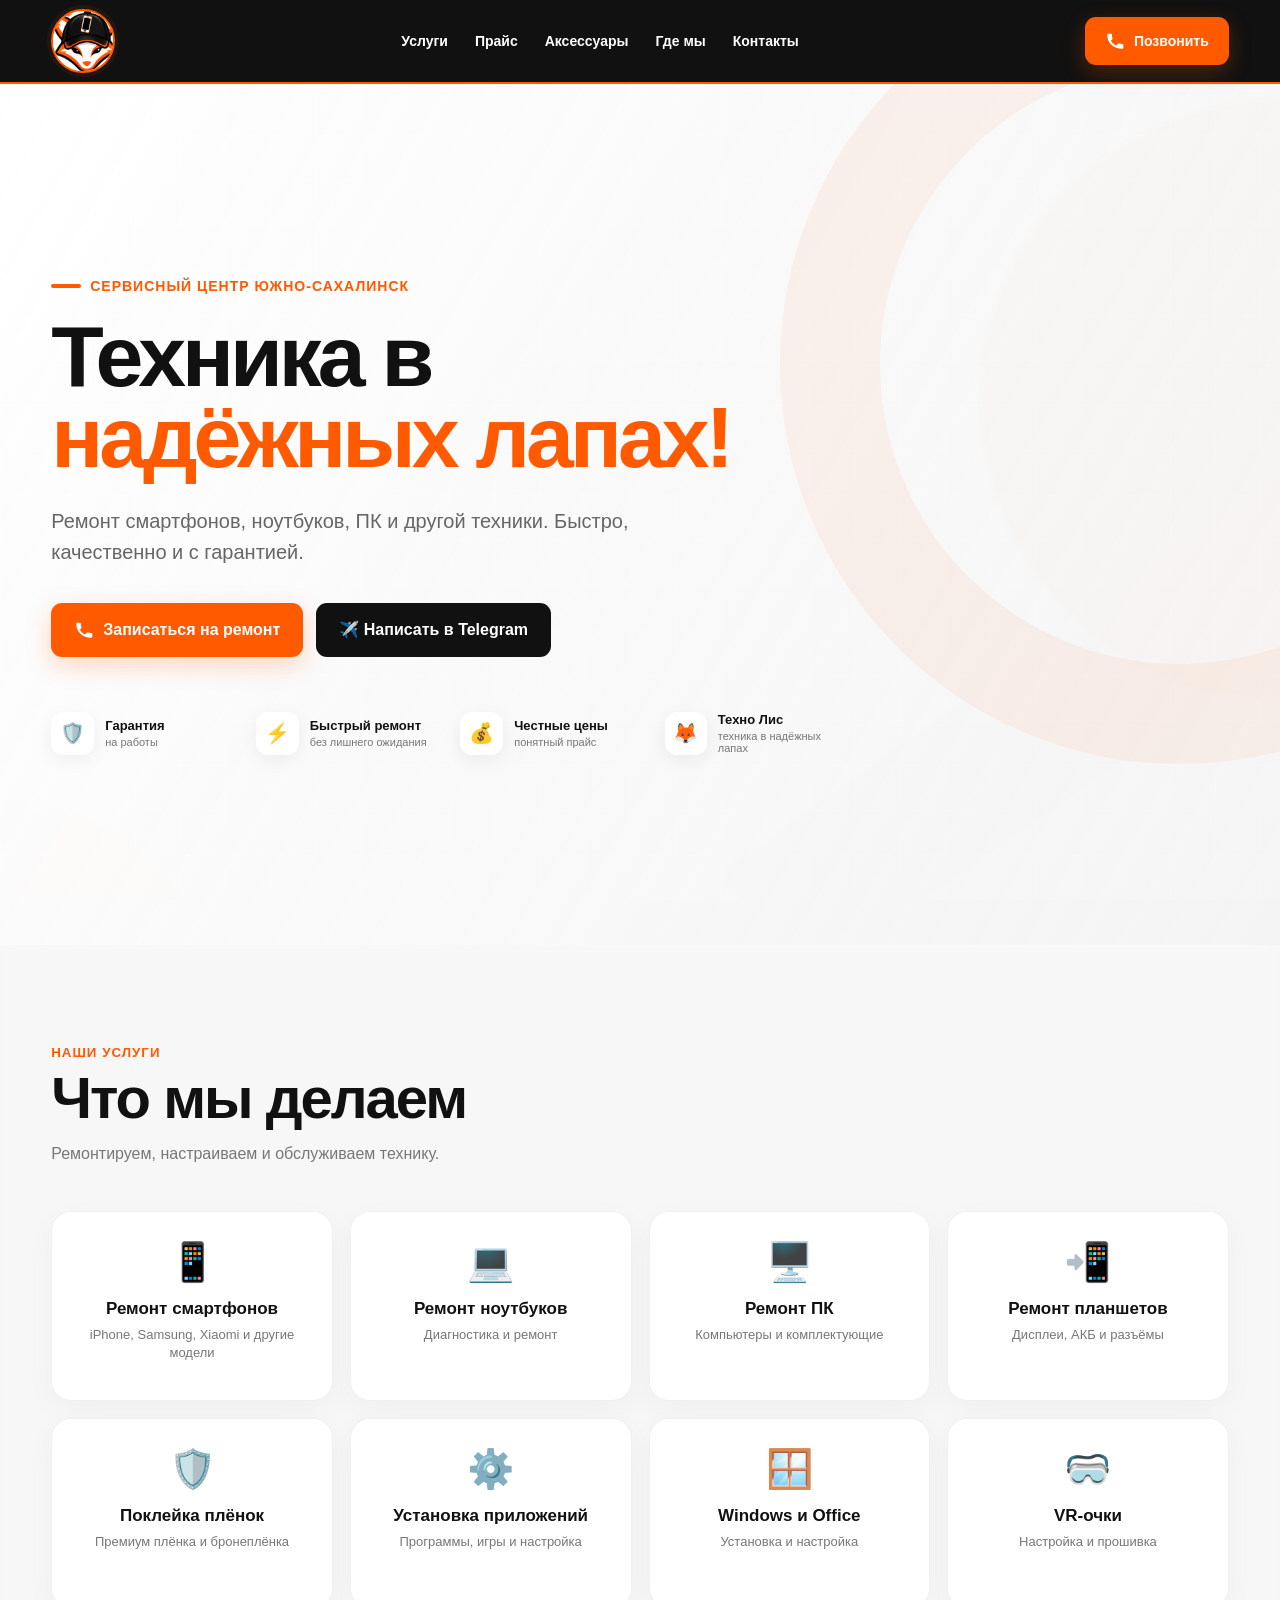
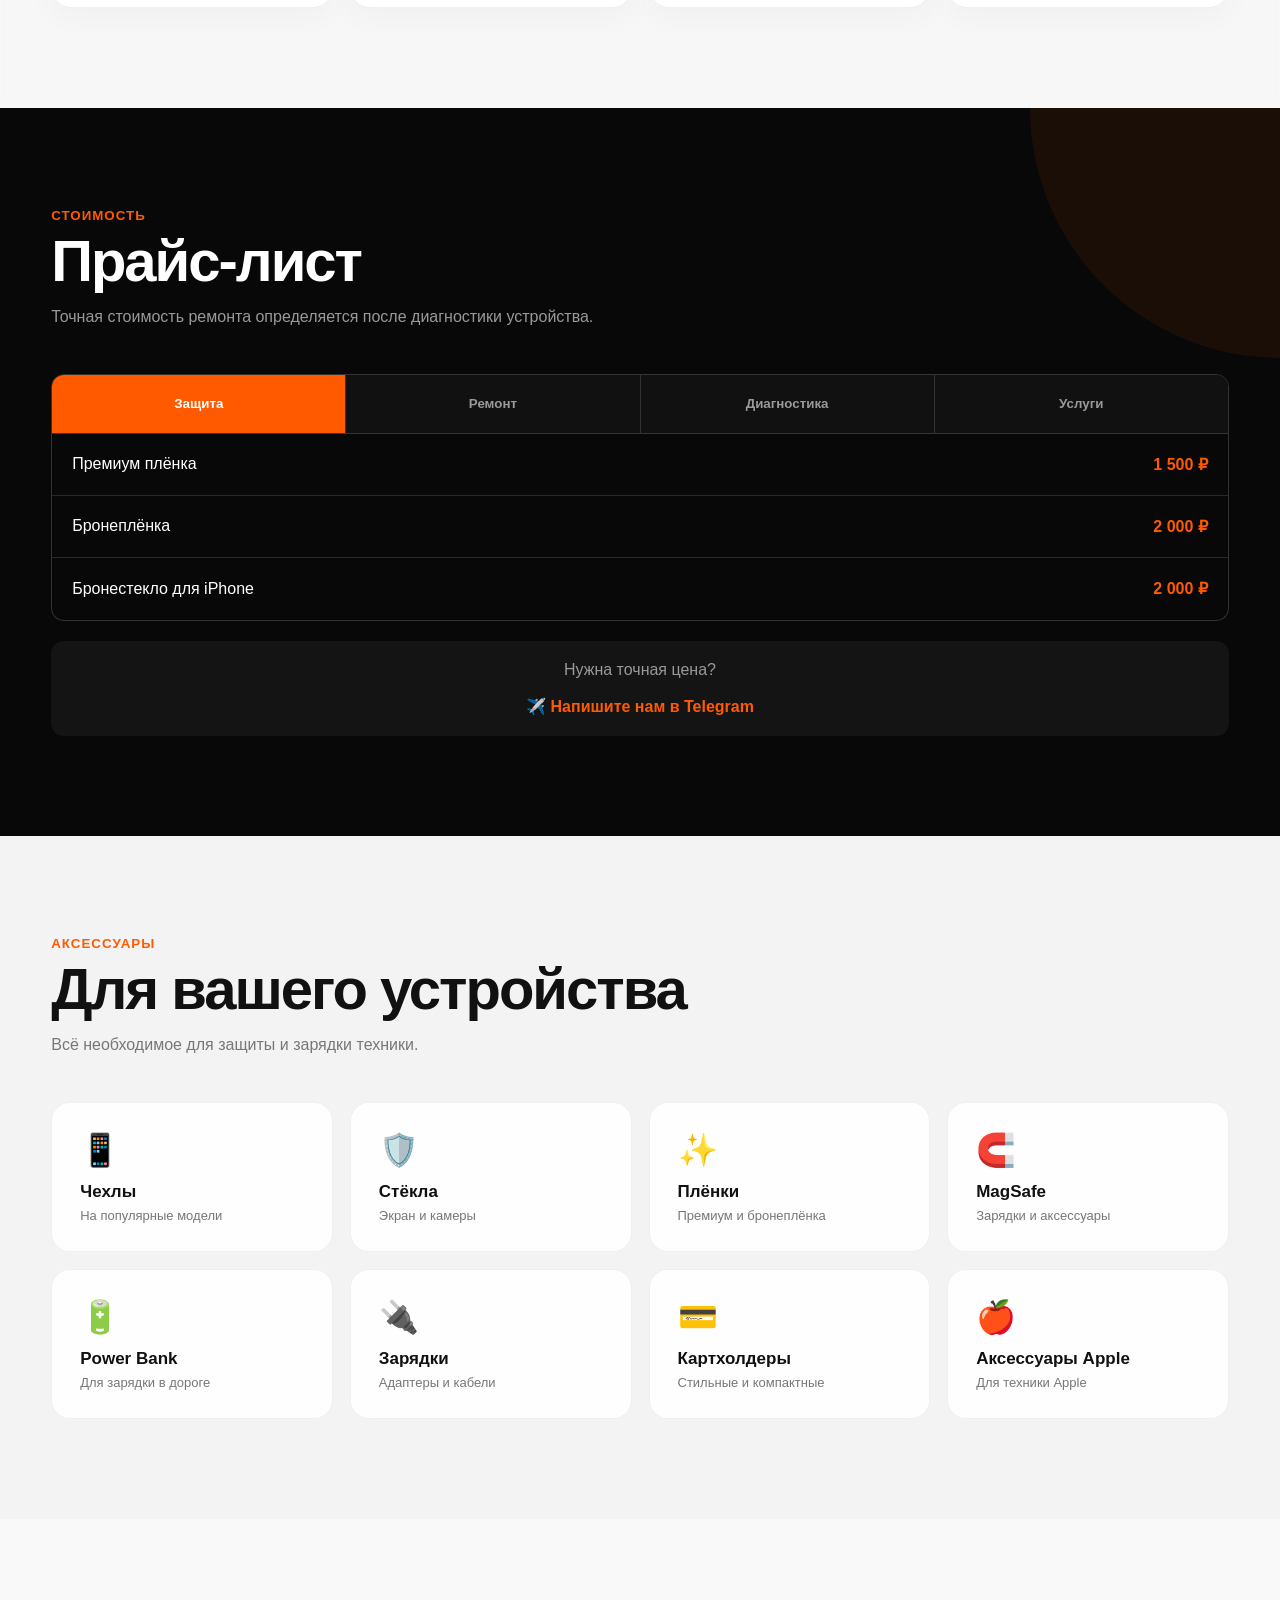
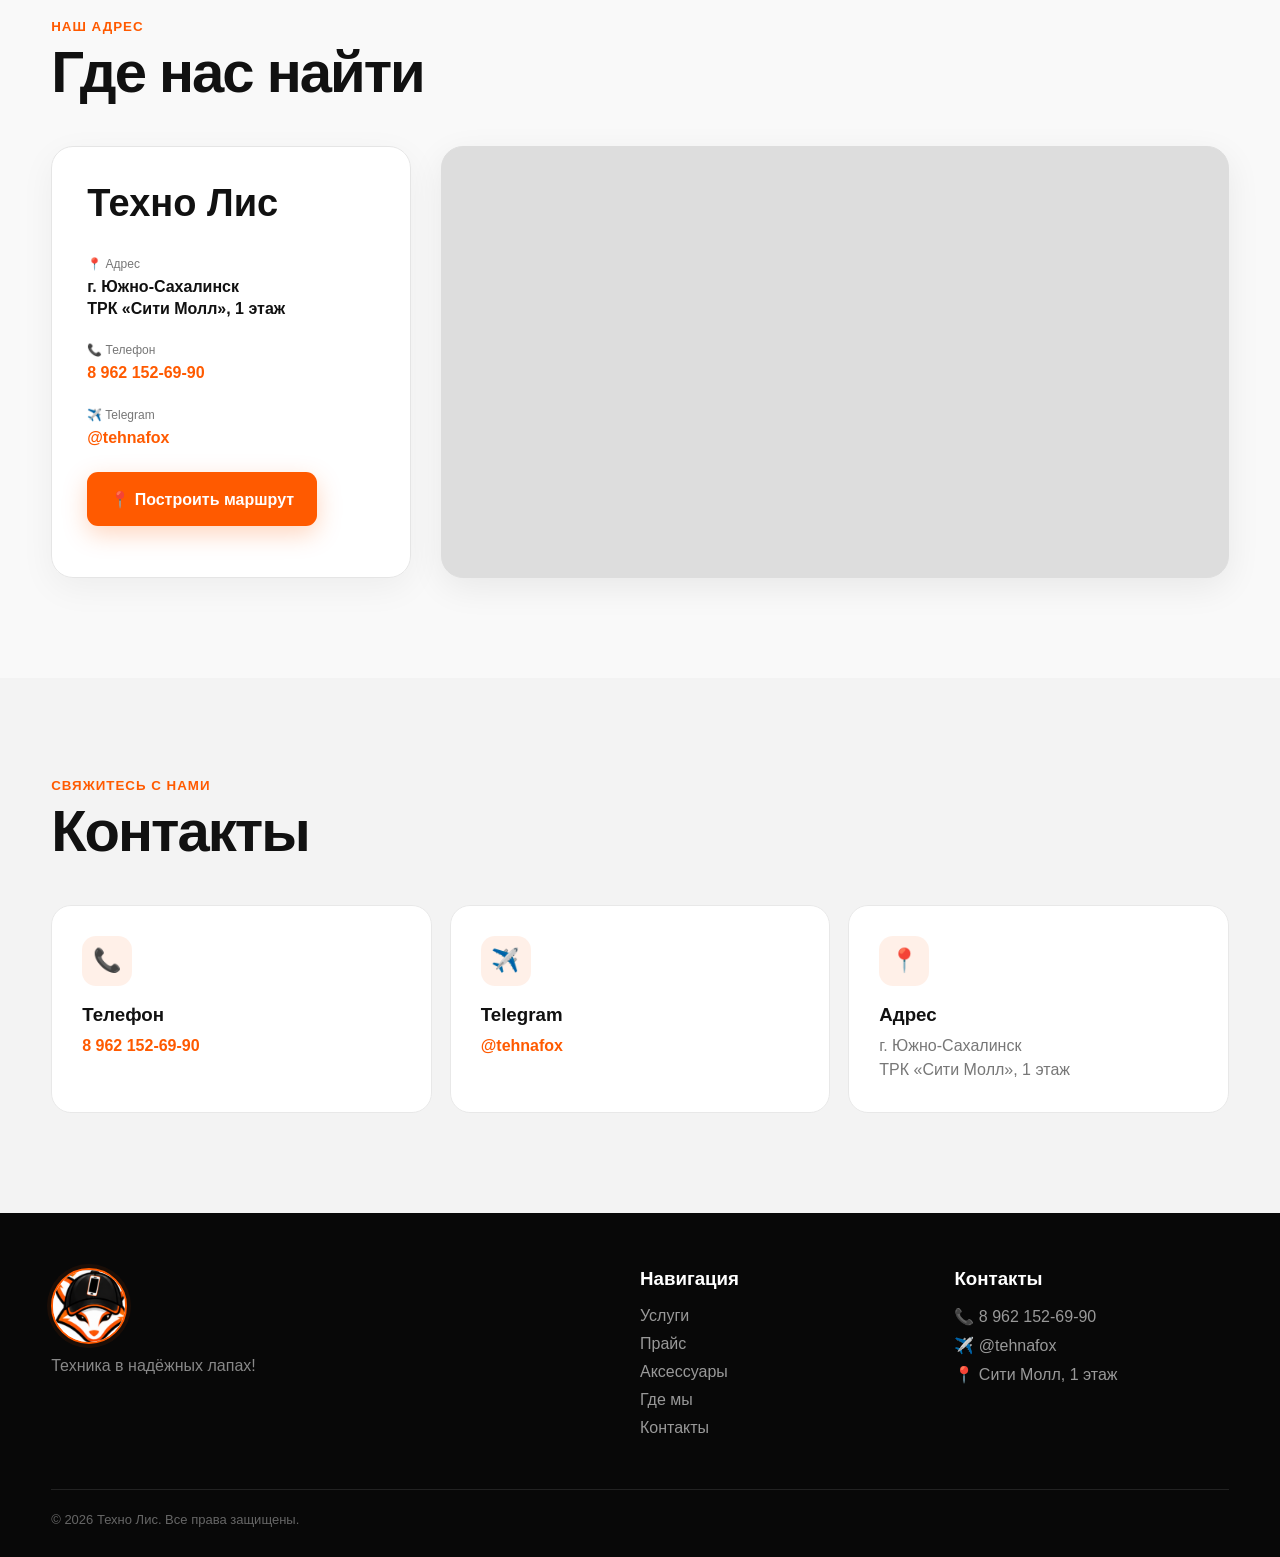
==== commit 78c664ba: "Update index.html" ====
--- a/index.html
+++ b/index.html
@@ -5,21 +5,20 @@
 
 <meta charset="UTF-8">
 
-<meta name="viewport"
-content="width=device-width, initial-scale=1.0">
-
-<title>
-Техно Лис — ремонт техники в Южно-Сахалинске
-</title>
+<meta name="viewport" content="width=device-width, initial-scale=1.0">
+
+<meta name="theme-color" content="#ff5a00">
+
+<title>Техно Лис — ремонт техники в Южно-Сахалинске</title>
 
 <meta name="description"
-content="Техно Лис — ремонт смартфонов, ноутбуков, ПК и планшетов в Южно-Сахалинске. Диагностика, поклейка плёнок, установка приложений и Windows.">
+content="Техно Лис — ремонт смартфонов, ноутбуков, ПК и другой техники в Южно-Сахалинске. ТРК Сити Молл, 1 этаж.">
 
 
 <style>
 
 /* =====================================================
-   ОСНОВНЫЕ НАСТРОЙКИ
+   01. ОСНОВА
 ===================================================== */
 
 * {
@@ -39,24 +38,11 @@
         Helvetica,
         sans-serif;
 
-    color: #111111;
-
-    background-color: #f3f3f3;
-
-    background-image:
-
-        linear-gradient(
-            rgba(255,255,255,.7) 1px,
-            transparent 1px
-        ),
-
-        linear-gradient(
-            90deg,
-            rgba(255,255,255,.7) 1px,
-            transparent 1px
-        );
-
-    background-size: 40px 40px;
+    color: #111;
+
+    background: #eeeeee;
+
+    overflow-x: hidden;
 }
 
 a {
@@ -64,6 +50,10 @@
     color: inherit;
 }
 
+button {
+    font-family: inherit;
+}
+
 .container {
 
     width: min(1180px, 92%);
@@ -73,44 +63,123 @@
 
 
 /* =====================================================
-   ДЕКОРАТИВНЫЕ ЭЛЕМЕНТЫ ФОНА
+   02. НОВЫЙ ФОН
 ===================================================== */
 
-.page-decoration {
+.site-background {
 
     position: fixed;
 
-    width: 320px;
-    height: 320px;
+    inset: 0;
+
+    z-index: -10;
+
+    overflow: hidden;
+
+    background:
+
+        linear-gradient(
+            135deg,
+            #f8f8f8 0%,
+            #eeeeee 50%,
+            #f5f5f5 100%
+        );
+}
+
+
+/* Технологичная сетка */
+
+.site-background::before {
+
+    content: "";
+
+    position: absolute;
+
+    inset: 0;
+
+    opacity: .45;
+
+    background-image:
+
+        linear-gradient(
+            rgba(255,255,255,.8) 1px,
+            transparent 1px
+        ),
+
+        linear-gradient(
+            90deg,
+            rgba(255,255,255,.8) 1px,
+            transparent 1px
+        );
+
+    background-size: 45px 45px;
+}
+
+
+/* Большой оранжевый круг */
+
+.bg-circle-one {
+
+    position: absolute;
+
+    width: 600px;
+    height: 600px;
 
     border-radius: 50%;
 
+    right: -300px;
+    top: 100px;
+
     background: #ff5a00;
 
-    opacity: .035;
-
-    filter: blur(10px);
-
-    pointer-events: none;
-
-    z-index: -1;
-}
-
-.page-decoration.one {
-
-    top: 250px;
-    left: -160px;
-}
-
-.page-decoration.two {
-
-    top: 1200px;
-    right: -160px;
+    opacity: .055;
+
+    filter: blur(2px);
+}
+
+
+/* Второй круг */
+
+.bg-circle-two {
+
+    position: absolute;
+
+    width: 450px;
+    height: 450px;
+
+    border-radius: 50%;
+
+    left: -230px;
+    top: 800px;
+
+    background: #ff5a00;
+
+    opacity: .045;
+}
+
+
+/* Диагональная фигура */
+
+.bg-line {
+
+    position: absolute;
+
+    width: 900px;
+    height: 140px;
+
+    right: -300px;
+    top: 600px;
+
+    background: #ff5a00;
+
+    opacity: .025;
+
+    transform: rotate(-35deg);
 }
 
 
 /* =====================================================
-   HEADER
+   03. HEADER
 ===================================================== */
 
 header {
@@ -121,17 +190,19 @@
 
     z-index: 1000;
 
-    background: rgba(8,8,8,.97);
+    background:
+        rgba(8,8,8,.96);
 
     border-bottom:
         2px solid #ff5a00;
 
-    backdrop-filter: blur(10px);
+    backdrop-filter:
+        blur(12px);
 }
 
 .header-inner {
 
-    height: 82px;
+    min-height: 82px;
 
     display: flex;
 
@@ -144,7 +215,7 @@
 
 
 /* =====================================================
-   ЛОГОТИП
+   04. ЛОГОТИП
 ===================================================== */
 
 .logo-circle {
@@ -156,21 +227,21 @@
 
     overflow: hidden;
 
-    background: #ffffff;
+    background: #fff;
 
     border:
         2px solid #ff5a00;
 
+    display: flex;
+
+    align-items: center;
+
+    justify-content: center;
+
     flex-shrink: 0;
 
-    display: flex;
-
-    align-items: center;
-
-    justify-content: center;
-
     box-shadow:
-        0 0 0 3px rgba(255,90,0,.08);
+        0 0 0 4px rgba(255,90,0,.08);
 }
 
 .logo-circle img {
@@ -185,7 +256,7 @@
 
 
 /* =====================================================
-   НАВИГАЦИЯ
+   05. НАВИГАЦИЯ
 ===================================================== */
 
 nav {
@@ -194,12 +265,12 @@
 
     align-items: center;
 
-    gap: 28px;
+    gap: 27px;
 }
 
 nav a {
 
-    color: #ffffff;
+    color: #fff;
 
     font-size: 14px;
 
@@ -215,9 +286,24 @@
 
 
 /* =====================================================
-   КНОПКА ПОЗВОНИТЬ
+   06. ИКОНКА ТЕЛЕФОНА
 ===================================================== */
 
+.phone-icon {
+
+    width: 20px;
+    height: 20px;
+
+    fill: currentColor;
+
+    flex-shrink: 0;
+}
+
+
+/* =====================================================
+   07. КНОПКА ПОЗВОНИТЬ
+===================================================== */
+
 .header-phone {
 
     display: inline-flex;
@@ -228,341 +314,730 @@
 
     gap: 9px;
 
+    min-height: 48px;
+
     padding:
-        13px 20px;
+        0 20px;
+
+    border-radius: 11px;
 
     background: #ff5a00;
 
-    color: #ffffff;
-
-    border-radius: 10px;
+    color: #fff;
+
+    font-size: 14px;
 
     font-weight: 800;
 
     white-space: nowrap;
+
+    box-shadow:
+        0 7px 22px
+        rgba(255,90,0,.25);
+
+    transition:
+        .25s;
+}
+
+.header-phone:hover {
+
+    background: #fff;
+
+    color: #111;
+
+    transform:
+        translateY(-2px);
+}
+
+
+/* =====================================================
+   08. HERO
+===================================================== */
+
+.hero {
+
+    position: relative;
+
+    min-height: 680px;
+
+    display: flex;
+
+    align-items: center;
+
+    overflow: hidden;
+
+    background:
+
+        linear-gradient(
+            120deg,
+            rgba(255,255,255,.93),
+            rgba(245,245,245,.78)
+        );
+}
+
+
+/* Декоративная диагональ */
+
+.hero::after {
+
+    content: "";
+
+    position: absolute;
+
+    width: 600px;
+    height: 600px;
+
+    right: -300px;
+    top: -120px;
+
+    border:
+        100px solid
+        rgba(255,90,0,.06);
+
+    border-radius: 50%;
+
+    transform:
+        rotate(20deg);
+}
+
+
+/* Контент */
+
+.hero-content {
+
+    position: relative;
+
+    z-index: 2;
+
+    max-width: 800px;
+
+    padding:
+        90px 0;
+}
+
+
+/* Надпись */
+
+.hero-label {
+
+    display: inline-flex;
+
+    align-items: center;
+
+    gap: 9px;
+
+    color: #ff5a00;
+
+    font-size: 14px;
+
+    font-weight: 900;
+
+    text-transform: uppercase;
+
+    letter-spacing: 1px;
+
+    margin-bottom: 22px;
+}
+
+.hero-label::before {
+
+    content: "";
+
+    width: 30px;
+    height: 4px;
+
+    border-radius: 5px;
+
+    background: #ff5a00;
+}
+
+
+/* Заголовок */
+
+.hero h1 {
+
+    font-size:
+        clamp(48px, 8vw, 86px);
+
+    line-height: .94;
+
+    letter-spacing: -4px;
+
+    margin-bottom: 28px;
+}
+
+.hero h1 span {
+
+    color: #ff5a00;
+}
+
+
+/* Описание */
+
+.hero p {
+
+    max-width: 680px;
+
+    color: #666;
+
+    font-size: 20px;
+
+    line-height: 1.55;
+
+    margin-bottom: 35px;
+}
+
+
+/* =====================================================
+   09. КНОПКИ HERO
+===================================================== */
+
+.buttons {
+
+    display: flex;
+
+    flex-wrap: wrap;
+
+    gap: 13px;
+}
+
+.btn {
+
+    min-height: 54px;
+
+    display: inline-flex;
+
+    align-items: center;
+
+    justify-content: center;
+
+    gap: 9px;
+
+    padding:
+        0 23px;
+
+    border-radius: 11px;
+
+    font-weight: 900;
+
+    transition: .25s;
+
+    cursor: pointer;
+}
+
+.btn-orange {
+
+    background: #ff5a00;
+
+    color: #fff;
+
+    box-shadow:
+        0 8px 25px
+        rgba(255,90,0,.25);
+}
+
+.btn-orange:hover {
+
+    transform:
+        translateY(-3px);
+
+    box-shadow:
+        0 13px 30px
+        rgba(255,90,0,.35);
+}
+
+.btn-black {
+
+    background: #111;
+
+    color: #fff;
+}
+
+.btn-black:hover {
+
+    background: #222;
+
+    transform:
+        translateY(-3px);
+}
+
+
+/* =====================================================
+   10. ПРЕИМУЩЕСТВА
+===================================================== */
+
+.advantages {
+
+    display: grid;
+
+    grid-template-columns:
+        repeat(4,1fr);
+
+    gap: 18px;
+
+    margin-top: 55px;
+}
+
+.advantage {
+
+    display: flex;
+
+    align-items: center;
+
+    gap: 11px;
+}
+
+.advantage-icon {
+
+    width: 43px;
+    height: 43px;
+
+    display: flex;
+
+    align-items: center;
+
+    justify-content: center;
+
+    border-radius: 12px;
+
+    background: #fff;
 
     box-shadow:
         0 5px 18px
-        rgba(255,90,0,.25);
-
-    transition: .25s;
-}
-
-.header-phone svg {
-
-    width: 20px;
-    height: 20px;
-
-    fill: #ffffff;
-
-    flex-shrink: 0;
-}
-
-.header-phone:hover {
-
-    background: #ffffff;
-
-    color: #111111;
-
-    transform:
-        translateY(-2px);
-
-    box-shadow:
-        0 8px 25px
-        rgba(0,0,0,.2);
-}
-
-.header-phone:hover svg {
-
-    fill: #ff5a00;
+        rgba(0,0,0,.06);
+
+    font-size: 20px;
+}
+
+.advantage strong {
+
+    display: block;
+
+    font-size: 13px;
+}
+
+.advantage span {
+
+    display: block;
+
+    color: #777;
+
+    font-size: 11px;
+
+    margin-top: 3px;
 }
 
 
 /* =====================================================
-   HERO
+   11. СЕКЦИИ
 ===================================================== */
 
-.hero {
-
-    min-height: 600px;
-
-    display: flex;
-
-    align-items: center;
-
-    position: relative;
-
-    overflow: hidden;
+section {
+
+    padding:
+        100px 0;
+}
+
+.section-title {
+
+    margin-bottom: 45px;
+}
+
+.section-title small {
+
+    display: block;
+
+    color: #ff5a00;
+
+    font-weight: 900;
+
+    text-transform: uppercase;
+
+    letter-spacing: 1px;
+
+    margin-bottom: 9px;
+}
+
+.section-title h2 {
+
+    font-size:
+        clamp(38px,5vw,58px);
+
+    line-height: 1;
+
+    letter-spacing: -2px;
+}
+
+.section-title p {
+
+    max-width: 650px;
+
+    color: #777;
+
+    line-height: 1.5;
+
+    margin-top: 15px;
+}
+
+
+/* =====================================================
+   12. УСЛУГИ
+===================================================== */
+
+.services {
 
     background:
-
-        radial-gradient(
-            circle at 85% 20%,
-            rgba(255,90,0,.17),
-            transparent 30%
-        ),
-
-        linear-gradient(
-            120deg,
-            rgba(255,255,255,.95),
-            rgba(245,245,245,.92)
-        );
-}
-
-.hero::after {
-
-    content: "";
-
-    position: absolute;
-
-    width: 520px;
-    height: 520px;
-
-    right: -190px;
-    bottom: -260px;
-
-    background: #ff5a00;
-
-    transform:
-        rotate(25deg);
-
-    opacity: .06;
-}
-
-.hero-content {
-
-    position: relative;
-
-    z-index: 2;
-
-    max-width: 760px;
-
-    padding: 80px 0;
-}
-
-.hero-label {
-
-    color: #ff5a00;
-
-    font-size: 14px;
-
-    font-weight: 800;
-
-    text-transform: uppercase;
-
-    margin-bottom: 20px;
-}
-
-.hero h1 {
-
-    font-size:
-        clamp(48px, 7vw, 80px);
-
-    line-height: .95;
-
-    letter-spacing: -4px;
-
-    margin-bottom: 25px;
-}
-
-.hero h1 span {
-
-    color: #ff5a00;
-}
-
-.hero p {
-
-    max-width: 650px;
-
-    color: #666666;
-
-    font-size: 20px;
-
-    line-height: 1.5;
-
-    margin-bottom: 32px;
-}
-
-
-/* =====================================================
-   КНОПКИ
-===================================================== */
-
-.buttons {
-
-    display: flex;
-
-    flex-wrap: wrap;
-
-    gap: 12px;
-}
-
-.btn {
-
-    display: inline-flex;
-
-    align-items: center;
-
-    justify-content: center;
-
-    padding:
-        15px 23px;
-
-    border-radius: 10px;
-
-    font-weight: 800;
-
-    transition: .25s;
-}
-
-.btn-orange {
-
-    background: #ff5a00;
-
-    color: #ffffff;
-}
-
-.btn-orange:hover {
-
-    transform:
-        translateY(-3px);
-
-    box-shadow:
-        0 10px 25px
-        rgba(255,90,0,.3);
-}
-
-.btn-black {
-
-    background: #111111;
-
-    color: #ffffff;
-}
-
-.btn-black:hover {
-
-    background: #222222;
-
-    transform:
-        translateY(-3px);
-}
-
-
-/* =====================================================
-   ПРЕИМУЩЕСТВА
-===================================================== */
-
-.advantages {
+        rgba(255,255,255,.55);
+
+    backdrop-filter:
+        blur(5px);
+}
+
+.service-grid {
 
     display: grid;
 
     grid-template-columns:
         repeat(4,1fr);
 
+    gap: 17px;
+}
+
+.service {
+
+    min-height: 190px;
+
+    padding: 28px 20px;
+
+    border-radius: 20px;
+
+    background:
+        rgba(255,255,255,.92);
+
+    border:
+        1px solid rgba(0,0,0,.06);
+
+    box-shadow:
+        0 8px 30px
+        rgba(0,0,0,.035);
+
+    text-align: center;
+
+    transition: .25s;
+}
+
+.service:hover {
+
+    transform:
+        translateY(-7px);
+
+    border-color:
+        rgba(255,90,0,.5);
+
+    box-shadow:
+        0 18px 35px
+        rgba(0,0,0,.09);
+}
+
+.service-icon {
+
+    font-size: 38px;
+
+    margin-bottom: 15px;
+}
+
+.service h3 {
+
+    font-size: 17px;
+
+    margin-bottom: 7px;
+}
+
+.service p {
+
+    color: #777;
+
+    font-size: 13px;
+
+    line-height: 1.4;
+}
+
+
+/* =====================================================
+   13. ПРАЙС
+===================================================== */
+
+.price-section {
+
+    position: relative;
+
+    background: #080808;
+
+    color: #fff;
+
+    overflow: hidden;
+}
+
+.price-section::before {
+
+    content: "";
+
+    position: absolute;
+
+    width: 500px;
+    height: 500px;
+
+    right: -250px;
+    top: -250px;
+
+    border-radius: 50%;
+
+    background: #ff5a00;
+
+    opacity: .08;
+}
+
+.price-section .container {
+
+    position: relative;
+
+    z-index: 2;
+}
+
+.price-section .section-title p {
+
+    color: #999;
+}
+
+.price-tabs {
+
+    display: flex;
+
+    overflow-x: auto;
+
+    border:
+        1px solid #333;
+
+    border-radius:
+        13px 13px 0 0;
+
+    scrollbar-width: none;
+}
+
+.price-tabs::-webkit-scrollbar {
+
+    display: none;
+}
+
+.price-tab {
+
+    flex: 1;
+
+    min-width: 170px;
+
+    min-height: 58px;
+
+    border: none;
+
+    border-right:
+        1px solid #333;
+
+    background: #111;
+
+    color: #999;
+
+    font-weight: 900;
+
+    cursor: pointer;
+
+    transition: .2s;
+}
+
+.price-tab:last-child {
+
+    border-right: none;
+}
+
+.price-tab:hover,
+.price-tab.active {
+
+    background: #ff5a00;
+
+    color: #fff;
+}
+
+.price-content {
+
+    display: none;
+
+    overflow: hidden;
+
+    border:
+        1px solid #333;
+
+    border-top: none;
+
+    border-radius:
+        0 0 13px 13px;
+}
+
+.price-content.active {
+
+    display: block;
+}
+
+.price-row {
+
+    display: flex;
+
+    align-items: center;
+
+    justify-content: space-between;
+
     gap: 20px;
 
-    margin-top: 50px;
-}
-
-.advantage {
-
-    display: flex;
-
-    align-items: center;
-
-    gap: 12px;
-}
-
-.advantage-icon {
-
-    font-size: 28px;
-}
-
-.advantage strong {
-
-    display: block;
-
-    font-size: 14px;
-}
-
-.advantage span {
-
-    display: block;
-
-    color: #777777;
-
-    font-size: 12px;
-
-    margin-top: 3px;
+    min-height: 62px;
+
+    padding:
+        15px 20px;
+
+    border-bottom:
+        1px solid #292929;
+}
+
+.price-row:last-child {
+
+    border-bottom: none;
+}
+
+.price-name {
+
+    color: #eee;
+}
+
+.price-value {
+
+    color: #ff5a00;
+
+    font-weight: 900;
+
+    white-space: nowrap;
+}
+
+.price-note {
+
+    margin-top: 20px;
+
+    padding: 20px;
+
+    border-radius: 13px;
+
+    background: #141414;
+
+    color: #999;
+
+    text-align: center;
+}
+
+.price-note a {
+
+    color: #ff5a00;
+
+    font-weight: 900;
 }
 
 
 /* =====================================================
-   ОБЩИЕ СЕКЦИИ
+   14. АКСЕССУАРЫ
 ===================================================== */
 
-section {
-
-    padding: 90px 0;
-}
-
-.section-title {
-
-    margin-bottom: 40px;
-}
-
-.section-title small {
-
-    color: #ff5a00;
-
-    font-weight: 800;
-
-    text-transform: uppercase;
-}
-
-.section-title h2 {
-
-    font-size:
-        clamp(36px,5vw,55px);
-
-    margin-top: 8px;
-
-    line-height: 1;
-}
-
-.section-title p {
-
-    color: #777777;
-
-    max-width: 650px;
-
-    margin-top: 14px;
-}
-
-
-/* =====================================================
-   УСЛУГИ
-===================================================== */
-
-.services {
+.accessories {
 
     background:
-        rgba(245,245,245,.88);
-
-    backdrop-filter: blur(4px);
-}
-
-.service-grid {
+        rgba(245,245,245,.72);
+}
+
+.accessory-grid {
 
     display: grid;
 
     grid-template-columns:
         repeat(4,1fr);
 
-    gap: 16px;
-}
-
-.service {
+    gap: 17px;
+}
+
+.accessory {
+
+    padding: 28px;
+
+    border-radius: 19px;
+
+    background:
+        rgba(255,255,255,.9);
+
+    border:
+        1px solid rgba(0,0,0,.06);
+
+    transition: .25s;
+}
+
+.accessory:hover {
+
+    transform:
+        translateY(-5px);
+
+    border-color:
+        rgba(255,90,0,.5);
+}
+
+.accessory-icon {
+
+    font-size: 32px;
+
+    margin-bottom: 13px;
+}
+
+.accessory h3 {
+
+    font-size: 17px;
+}
+
+.accessory p {
+
+    color: #777;
+
+    font-size: 13px;
+
+    margin-top: 6px;
+}
+
+
+/* =====================================================
+   15. МЕСТОПОЛОЖЕНИЕ
+===================================================== */
+
+.location {
+
+    background:
+        rgba(255,255,255,.65);
+}
+
+.location-grid {
+
+    display: grid;
+
+    grid-template-columns:
+        360px 1fr;
+
+    gap: 30px;
+}
+
+.location-info {
+
+    padding: 35px;
+
+    border-radius: 22px;
 
     background:
         rgba(255,255,255,.94);
@@ -570,424 +1045,174 @@
     border:
         1px solid #e5e5e5;
 
-    border-radius: 18px;
-
-    padding: 28px 20px;
-
-    text-align: center;
+    box-shadow:
+        0 10px 35px
+        rgba(0,0,0,.05);
+}
+
+.location-info h2 {
+
+    font-size: 38px;
+
+    margin-bottom: 32px;
+}
+
+.location-item {
+
+    margin-bottom: 23px;
+}
+
+.location-item small {
+
+    display: block;
+
+    color: #777;
+
+    font-size: 12px;
+
+    margin-bottom: 5px;
+}
+
+.location-item strong {
+
+    font-size: 16px;
+
+    line-height: 1.4;
+}
+
+.location-item a {
+
+    color: #ff5a00;
+}
+
+.map {
+
+    min-height: 430px;
+
+    overflow: hidden;
+
+    border-radius: 22px;
+
+    border:
+        1px solid #ddd;
+
+    background: #ddd;
+
+    box-shadow:
+        0 10px 35px
+        rgba(0,0,0,.07);
+}
+
+.map iframe {
+
+    display: block;
+
+    width: 100%;
+    height: 100%;
+
+    min-height: 430px;
+
+    border: 0;
+}
+
+
+/* =====================================================
+   16. КОНТАКТЫ
+===================================================== */
+
+.contacts {
+
+    background:
+        rgba(245,245,245,.72);
+}
+
+.contact-grid {
+
+    display: grid;
+
+    grid-template-columns:
+        repeat(3,1fr);
+
+    gap: 18px;
+}
+
+.contact-card {
+
+    padding: 30px;
+
+    border-radius: 20px;
+
+    background:
+        rgba(255,255,255,.92);
+
+    border:
+        1px solid #e8e8e8;
 
     transition: .25s;
 }
 
-.service:hover {
+.contact-card:hover {
 
     transform:
-        translateY(-6px);
+        translateY(-5px);
 
     border-color:
         #ff5a00;
-
-    box-shadow:
-        0 15px 30px
-        rgba(0,0,0,.08);
-}
-
-.service-icon {
-
-    font-size: 40px;
-
-    margin-bottom: 15px;
-}
-
-.service h3 {
-
-    font-size: 17px;
-}
-
-.service p {
-
-    color: #777777;
-
-    font-size: 13px;
-
-    margin-top: 7px;
+}
+
+.contact-icon {
+
+    width: 50px;
+    height: 50px;
+
+    display: flex;
+
+    align-items: center;
+
+    justify-content: center;
+
+    border-radius: 14px;
+
+    background:
+        rgba(255,90,0,.09);
+
+    font-size: 23px;
+
+    margin-bottom: 18px;
+}
+
+.contact-card h3 {
+
+    margin-bottom: 8px;
+}
+
+.contact-card p {
+
+    color: #777;
+
+    line-height: 1.5;
+}
+
+.contact-card a {
+
+    color: #ff5a00;
+
+    font-weight: 900;
 }
 
 
 /* =====================================================
-   ПРАЙС
+   17. FOOTER
 ===================================================== */
 
-.price-section {
+footer {
 
     background: #080808;
 
-    color: #ffffff;
-}
-
-.price-tabs {
-
-    display: flex;
-
-    overflow-x: auto;
-
-    border:
-        1px solid #333333;
-
-    border-radius:
-        12px 12px 0 0;
-}
-
-.price-tab {
-
-    flex: 1;
-
-    min-width: 160px;
-
-    padding: 16px;
-
-    background: #101010;
-
-    border: none;
-
-    border-right:
-        1px solid #333333;
-
-    color: #aaaaaa;
-
-    cursor: pointer;
-
-    font-weight: 800;
-
-    font-size: 13px;
-
-    transition: .2s;
-}
-
-.price-tab:last-child {
-
-    border-right: none;
-}
-
-.price-tab:hover,
-.price-tab.active {
-
-    background: #ff5a00;
-
-    color: #ffffff;
-}
-
-.price-content {
-
-    display: none;
-
-    border:
-        1px solid #333333;
-
-    border-top: none;
-
-    border-radius:
-        0 0 12px 12px;
-
-    overflow: hidden;
-}
-
-.price-content.active {
-
-    display: block;
-}
-
-.price-row {
-
-    display: flex;
-
-    align-items: center;
-
-    justify-content: space-between;
-
-    gap: 20px;
-
-    padding: 17px 20px;
-
-    border-bottom:
-        1px solid #292929;
-}
-
-.price-row:last-child {
-
-    border-bottom: none;
-}
-
-.price-name {
-
-    color: #eeeeee;
-}
-
-.price-value {
-
-    color: #ff5a00;
-
-    font-weight: 900;
-
-    white-space: nowrap;
-}
-
-.price-note {
-
-    margin-top: 20px;
-
-    padding: 18px;
-
-    border-radius: 12px;
-
-    background: #151515;
-
-    color: #aaaaaa;
-
-    text-align: center;
-}
-
-.price-note a {
-
-    color: #ff5a00;
-
-    font-weight: 800;
-}
-
-
-/* =====================================================
-   АКСЕССУАРЫ
-===================================================== */
-
-.accessories {
-
-    background:
-        rgba(245,245,245,.9);
-}
-
-.accessory-grid {
-
-    display: grid;
-
-    grid-template-columns:
-        repeat(4,1fr);
-
-    gap: 15px;
-}
-
-.accessory {
-
-    background:
-        rgba(255,255,255,.96);
-
-    padding: 28px;
-
-    border-radius: 18px;
-
-    border:
-        1px solid #eeeeee;
-
-    transition: .2s;
-}
-
-.accessory:hover {
-
-    transform:
-        translateY(-4px);
-
-    border-color:
-        #ff5a00;
-}
-
-.accessory-icon {
-
-    font-size: 32px;
-
-    margin-bottom: 13px;
-}
-
-.accessory p {
-
-    color: #777777;
-
-    font-size: 13px;
-
-    margin-top: 5px;
-}
-
-
-/* =====================================================
-   КАРТА
-===================================================== */
-
-.location {
-
-    background:
-        rgba(255,255,255,.9);
-}
-
-.location-grid {
-
-    display: grid;
-
-    grid-template-columns:
-        350px 1fr;
-
-    gap: 30px;
-}
-
-.location-info {
-
-    background: #f5f5f5;
-
-    padding: 35px;
-
-    border-radius: 20px;
-
-    border:
-        1px solid #eeeeee;
-}
-
-.location-info h2 {
-
-    font-size: 40px;
-
-    margin-bottom: 30px;
-}
-
-.location-item {
-
-    margin-bottom: 23px;
-}
-
-.location-item small {
-
-    display: block;
-
-    color: #777777;
-
-    margin-bottom: 5px;
-}
-
-.location-item strong {
-
-    font-size: 17px;
-}
-
-.location-item a {
-
-    color: #ff5a00;
-}
-
-.map {
-
-    min-height: 420px;
-
-    border-radius: 20px;
-
-    overflow: hidden;
-
-    border:
-        1px solid #dddddd;
-
-    box-shadow:
-        0 10px 30px
-        rgba(0,0,0,.06);
-}
-
-.map iframe {
-
-    width: 100%;
-
-    height: 100%;
-
-    min-height: 420px;
-
-    border: 0;
-}
-
-
-/* =====================================================
-   КОНТАКТЫ
-===================================================== */
-
-.contacts {
-
-    background:
-        rgba(245,245,245,.9);
-}
-
-.contact-grid {
-
-    display: grid;
-
-    grid-template-columns:
-        repeat(3,1fr);
-
-    gap: 18px;
-}
-
-.contact-card {
-
-    background:
-        rgba(255,255,255,.95);
-
-    padding: 30px;
-
-    border-radius: 18px;
-
-    border:
-        1px solid #eeeeee;
-
-    transition: .2s;
-}
-
-.contact-card:hover {
-
-    transform:
-        translateY(-4px);
-
-    border-color:
-        #ff5a00;
-}
-
-.contact-icon {
-
-    font-size: 32px;
-
-    margin-bottom: 15px;
-}
-
-.contact-card h3 {
-
-    margin-bottom: 8px;
-}
-
-.contact-card p {
-
-    color: #777777;
-}
-
-.contact-card a {
-
-    color: #ff5a00;
-
-    font-weight: 800;
-}
-
-
-/* =====================================================
-   FOOTER
-===================================================== */
-
-footer {
-
-    background: #080808;
-
-    color: #ffffff;
+    color: #fff;
 
     padding:
-        50px 0 30px;
+        55px 0 30px;
 }
 
 .footer-grid {
@@ -1002,30 +1227,29 @@
 
 .footer-logo {
 
-    width: 75px;
-
-    height: 75px;
+    width: 76px;
+    height: 76px;
 }
 
 .footer-description {
 
-    color: #888888;
-
-    margin-top: 12px;
+    color: #888;
+
+    margin-top: 13px;
 }
 
 .footer-column h3 {
 
-    margin-bottom: 15px;
+    margin-bottom: 17px;
 }
 
 .footer-column a {
 
     display: block;
 
-    color: #aaaaaa;
-
-    margin-bottom: 9px;
+    color: #999;
+
+    margin-bottom: 10px;
 
     transition: .2s;
 }
@@ -1037,27 +1261,43 @@
 
 .copyright {
 
-    margin-top: 40px;
-
-    padding-top: 20px;
+    margin-top: 42px;
+
+    padding-top: 22px;
 
     border-top:
-        1px solid #222222;
-
-    color: #666666;
+        1px solid #222;
+
+    color: #666;
 
     font-size: 13px;
 }
 
 
 /* =====================================================
-   МОБИЛЬНАЯ ВЕРСИЯ
+   18. НИЖНЯЯ ПАНЕЛЬ ДЛЯ ТЕЛЕФОНА
 ===================================================== */
 
-@media(max-width:900px) {
+.mobile-bottom {
+
+    display: none;
+}
+
+
+/* =====================================================
+   19. АДАПТАЦИЯ
+===================================================== */
+
+@media(max-width:1000px) {
 
     nav {
-        display: none;
+
+        gap: 15px;
+    }
+
+    nav a {
+
+        font-size: 12px;
     }
 
     .service-grid {
@@ -1066,13 +1306,13 @@
             repeat(2,1fr);
     }
 
-    .advantages {
+    .accessory-grid {
 
         grid-template-columns:
             repeat(2,1fr);
     }
 
-    .accessory-grid {
+    .advantages {
 
         grid-template-columns:
             repeat(2,1fr);
@@ -1084,124 +1324,385 @@
             1fr;
     }
 
+    .map {
+
+        min-height: 400px;
+    }
+
     .contact-grid {
+
+        grid-template-columns:
+            repeat(3,1fr);
+    }
+}
+
+
+/* =====================================================
+   20. СМАРТФОН
+===================================================== */
+
+@media(max-width:700px) {
+
+    body {
+
+        padding-bottom: 72px;
+    }
+
+    header {
+
+        position: sticky;
+    }
+
+    .header-inner {
+
+        min-height: 70px;
+
+        gap: 10px;
+    }
+
+    .logo-circle {
+
+        width: 53px;
+        height: 53px;
+    }
+
+    nav {
+
+        display: none;
+    }
+
+    .header-phone {
+
+        width: 47px;
+        height: 47px;
+
+        min-height: 47px;
+
+        padding: 0;
+
+        border-radius: 50%;
+    }
+
+    .header-phone span {
+
+        display: none;
+    }
+
+    .header-phone .phone-icon {
+
+        width: 22px;
+        height: 22px;
+    }
+
+
+    /* HERO */
+
+    .hero {
+
+        min-height: 650px;
+    }
+
+    .hero-content {
+
+        padding:
+            70px 0;
+    }
+
+    .hero h1 {
+
+        font-size:
+            clamp(46px,14vw,66px);
+
+        letter-spacing:
+            -3px;
+    }
+
+    .hero p {
+
+        font-size: 17px;
+    }
+
+    .buttons {
+
+        display: grid;
 
         grid-template-columns:
             1fr;
-    }
-
-    .footer-grid {
+
+        width: 100%;
+    }
+
+    .btn {
+
+        width: 100%;
+
+        min-height: 56px;
+    }
+
+    .advantages {
 
         grid-template-columns:
             1fr 1fr;
-    }
-}
-
-
-@media(max-width:600px) {
-
-    .header-phone {
-
-        display: none;
-    }
-
-    .header-inner {
-
-        justify-content: center;
-    }
-
-    .hero {
-
-        min-height: 560px;
-    }
-
-    .hero h1 {
-
-        font-size: 48px;
-
-        letter-spacing: -2px;
-    }
-
-    .hero p {
+
+        gap: 20px 10px;
+
+        margin-top: 40px;
+    }
+
+    .advantage-icon {
+
+        width: 38px;
+        height: 38px;
 
         font-size: 17px;
     }
 
-    .advantages {
+    .advantage strong {
+
+        font-size: 12px;
+    }
+
+    .advantage span {
+
+        font-size: 10px;
+    }
+
+
+    /* SECTIONS */
+
+    section {
+
+        padding:
+            70px 0;
+    }
+
+    .section-title {
+
+        margin-bottom: 32px;
+    }
+
+    .section-title h2 {
+
+        font-size: 39px;
+
+        letter-spacing:
+            -1.5px;
+    }
+
+
+    /* УСЛУГИ */
+
+    .service-grid {
 
         grid-template-columns:
             1fr 1fr;
 
-        gap:
-            18px 10px;
+        gap: 10px;
+    }
+
+    .service {
+
+        min-height: 170px;
+
+        padding:
+            22px 12px;
+    }
+
+    .service-icon {
+
+        font-size: 32px;
+    }
+
+    .service h3 {
+
+        font-size: 14px;
+    }
+
+    .service p {
+
+        font-size: 11px;
+    }
+
+
+    /* ПРАЙС */
+
+    .price-tab {
+
+        min-width: 145px;
+
+        font-size: 12px;
+    }
+
+    .price-row {
+
+        padding:
+            14px;
+
+        font-size: 13px;
+    }
+
+
+    /* АКСЕССУАРЫ */
+
+    .accessory-grid {
+
+        grid-template-columns:
+            1fr 1fr;
+
+        gap: 10px;
+    }
+
+    .accessory {
+
+        padding: 22px 16px;
+    }
+
+    .accessory h3 {
+
+        font-size: 14px;
+    }
+
+    .accessory p {
+
+        font-size: 11px;
+    }
+
+
+    /* КАРТА */
+
+    .location-info {
+
+        padding: 25px;
+    }
+
+    .location-info h2 {
+
+        font-size: 32px;
+    }
+
+    .map {
+
+        min-height: 330px;
+    }
+
+    .map iframe {
+
+        min-height: 330px;
+    }
+
+
+    /* КОНТАКТЫ */
+
+    .contact-grid {
+
+        grid-template-columns:
+            1fr;
+    }
+
+
+    /* FOOTER */
+
+    .footer-grid {
+
+        grid-template-columns:
+            1fr;
+    }
+
+
+    /* МОБИЛЬНАЯ ПАНЕЛЬ */
+
+    .mobile-bottom {
+
+        position: fixed;
+
+        left: 0;
+        right: 0;
+        bottom: 0;
+
+        height: 68px;
+
+        z-index: 2000;
+
+        display: grid;
+
+        grid-template-columns:
+            1fr 1fr;
+
+        background:
+            rgba(10,10,10,.97);
+
+        border-top:
+            2px solid #ff5a00;
+
+        backdrop-filter:
+            blur(12px);
+    }
+
+    .mobile-bottom a {
+
+        display: flex;
+
+        align-items: center;
+
+        justify-content: center;
+
+        gap: 8px;
+
+        color: #fff;
+
+        font-size: 13px;
+
+        font-weight: 900;
+    }
+
+    .mobile-bottom a:first-child {
+
+        background:
+            #ff5a00;
+    }
+
+    .mobile-bottom svg {
+
+        width: 21px;
+        height: 21px;
+
+        fill: currentColor;
+    }
+}
+
+
+/* =====================================================
+   21. ОЧЕНЬ МАЛЕНЬКИЕ ЭКРАНЫ
+===================================================== */
+
+@media(max-width:380px) {
+
+    .hero h1 {
+
+        font-size: 43px;
     }
 
     .service-grid,
     .accessory-grid {
 
-        grid-template-columns:
-            1fr 1fr;
-    }
-
-    .btn {
-
-        width: 100%;
+        gap: 7px;
+    }
+
+    .service {
+
+        padding:
+            18px 8px;
+    }
+
+    .accessory {
+
+        padding:
+            18px 12px;
     }
 
     .price-row {
 
-        font-size: 14px;
-    }
-
-    .location-info h2 {
-
-        font-size: 34px;
-    }
-
-    .footer-grid {
-
-        grid-template-columns:
-            1fr;
-    }
-
-}
-
-
-/* =====================================================
-   МОБИЛЬНАЯ КНОПКА ТЕЛЕФОНА
-===================================================== */
-
-@media(max-width:600px) {
-
-    .header-phone {
-
-        display: inline-flex;
-    }
-
-    .header-inner {
-
-        justify-content: space-between;
-    }
-
-    .header-phone span {
-
-        display: none;
-    }
-
-    .header-phone {
-
-        width: 48px;
-        height: 48px;
-
-        padding: 0;
-
-        border-radius: 50%;
-    }
-
-    .header-phone svg {
-
-        width: 22px;
-        height: 22px;
+        font-size: 12px;
     }
 }
 
@@ -1214,12 +1715,18 @@
 
 
 <!-- =====================================================
-     ДЕКОР ФОНА
+     ФОН
 ===================================================== -->
 
-<div class="page-decoration one"></div>
-
-<div class="page-decoration two"></div>
+<div class="site-background">
+
+    <div class="bg-circle-one"></div>
+
+    <div class="bg-circle-two"></div>
+
+    <div class="bg-line"></div>
+
+</div>
 
 
 <!-- =====================================================
@@ -1237,7 +1744,8 @@
 
 <img
 src="logo-circle.png"
-alt="Техно Лис">
+alt="Техно Лис"
+>
 
 </div>
 
@@ -1251,7 +1759,7 @@
 </a>
 
 <a href="#price">
-Прайс-лист
+Прайс
 </a>
 
 <a href="#accessories">
@@ -1275,6 +1783,7 @@
 >
 
 <svg
+class="phone-icon"
 viewBox="0 0 24 24"
 aria-hidden="true"
 >
@@ -1325,19 +1834,17 @@
 <div class="hero-label">
 
 Сервисный центр
-в Южно-Сахалинске
+Южно-Сахалинск
 
 </div>
 
 
 <h1>
 
-Техника<br>
-
-в
-<span>
-надёжных лапах!
-</span>
+Техника
+
+в <span>надёжных
+лапах!</span>
 
 </h1>
 
@@ -1347,7 +1854,7 @@
 Ремонт смартфонов, ноутбуков,
 ПК и другой техники.
 
-Качественно, быстро
+Быстро, качественно
 и с гарантией.
 
 </p>
@@ -1361,7 +1868,33 @@
 href="tel:+79621526990"
 >
 
-📞 Записаться на ремонт
+<svg
+class="phone-icon"
+viewBox="0 0 24 24"
+aria-hidden="true"
+>
+
+<path d="
+M6.6 10.8
+c1.4 2.8 3.7 5.2 6.6 6.6
+l2.2-2.2
+c.3-.3.8-.4 1.2-.2
+1.3.4 2.7.6 4.1.6
+.7 0 1.3.6 1.3 1.3
+V20
+c0 .7-.6 1.3-1.3 1.3
+C10.1 21.3 2.7 13.9 2.7 4.7
+2.7 4 3.3 3.4 4 3.4
+h3.1
+c.7 0 1.3.6 1.3 1.3
+0 1.4.2 2.8.6 4.1
+.1.4 0 .9-.2 1.2
+l-2.2 2.2z
+"/>
+
+</svg>
+
+Записаться на ремонт
 
 </a>
 
@@ -1372,7 +1905,9 @@
 target="_blank"
 >
 
-✈️ Написать в Telegram
+✈️
+
+Написать в Telegram
 
 </a>
 
@@ -1417,7 +1952,7 @@
 </strong>
 
 <span>
-без лишних ожиданий
+без лишнего ожидания
 </span>
 
 </div>
@@ -1428,7 +1963,7 @@
 <div class="advantage">
 
 <div class="advantage-icon">
-👍
+💰
 </div>
 
 <div>
@@ -1438,7 +1973,7 @@
 </strong>
 
 <span>
-и понятный прайс
+понятный прайс
 </span>
 
 </div>
@@ -1449,17 +1984,17 @@
 <div class="advantage">
 
 <div class="advantage-icon">
-🧡
+🦊
 </div>
 
 <div>
 
 <strong>
-Забота
+Техно Лис
 </strong>
 
 <span>
-о каждом клиенте
+техника в надёжных лапах
 </span>
 
 </div>
@@ -1468,6 +2003,7 @@
 
 
 </div>
+
 
 </div>
 
@@ -1499,8 +2035,8 @@
 </h2>
 
 <p>
-Ремонтируем и настраиваем технику,
-а также помогаем подобрать аксессуары.
+Ремонтируем, настраиваем
+и обслуживаем технику.
 </p>
 
 </div>
@@ -1520,7 +2056,8 @@
 </h3>
 
 <p>
-iPhone, Samsung, Xiaomi и другие
+iPhone, Samsung, Xiaomi
+и другие модели
 </p>
 
 </div>
@@ -1571,7 +2108,7 @@
 </h3>
 
 <p>
-Дисплеи, аккумуляторы и разъёмы
+Дисплеи, АКБ и разъёмы
 </p>
 
 </div>
@@ -1588,7 +2125,8 @@
 </h3>
 
 <p>
-Премиум плёнка и бронеплёнка
+Премиум плёнка
+и бронеплёнка
 </p>
 
 </div>
@@ -1605,7 +2143,8 @@
 </h3>
 
 <p>
-Игры, программы и настройка
+Программы, игры
+и настройка
 </p>
 
 </div>
@@ -1675,9 +2214,8 @@
 </h2>
 
 <p>
-Цены указаны ориентировочно
-и могут меняться в зависимости
-от модели устройства и сложности работ.
+Точная стоимость ремонта определяется
+после диагностики устройства.
 </p>
 
 </div>
@@ -1691,7 +2229,7 @@
 onclick="openPrice(event,'protection')"
 >
 
-Защита и аксессуары
+Защита
 
 </button>
 
@@ -1701,7 +2239,7 @@
 onclick="openPrice(event,'repair')"
 >
 
-Ремонт устройств
+Ремонт
 
 </button>
 
@@ -1721,15 +2259,13 @@
 onclick="openPrice(event,'service')"
 >
 
-Сервисные услуги
+Услуги
 
 </button>
 
 
 </div>
 
-
-<!-- ЗАЩИТА -->
 
 <div
 class="price-content active"
@@ -1739,7 +2275,7 @@
 
 <div class="price-row">
 
-<span class="price-name">
+<span>
 Премиум плёнка
 </span>
 
@@ -1752,7 +2288,7 @@
 
 <div class="price-row">
 
-<span class="price-name">
+<span>
 Бронеплёнка
 </span>
 
@@ -1765,8 +2301,8 @@
 
 <div class="price-row">
 
-<span class="price-name">
-Бронестекло (только для iPhone)
+<span>
+Бронестекло для iPhone
 </span>
 
 <span class="price-value">
@@ -1778,8 +2314,6 @@
 
 </div>
 
-
-<!-- РЕМОНТ -->
 
 <div
 class="price-content"
@@ -1789,7 +2323,7 @@
 
 <div class="price-row">
 
-<span class="price-name">
+<span>
 Ремонт смартфона
 </span>
 
@@ -1802,7 +2336,7 @@
 
 <div class="price-row">
 
-<span class="price-name">
+<span>
 Ремонт ноутбука
 </span>
 
@@ -1815,7 +2349,7 @@
 
 <div class="price-row">
 
-<span class="price-name">
+<span>
 Ремонт планшета
 </span>
 
@@ -1828,8 +2362,6 @@
 
 </div>
 
-
-<!-- ДИАГНОСТИКА -->
 
 <div
 class="price-content"
@@ -1839,7 +2371,7 @@
 
 <div class="price-row">
 
-<span class="price-name">
+<span>
 Консультация / диагностика
 </span>
 
@@ -1852,7 +2384,7 @@
 
 <div class="price-row">
 
-<span class="price-name">
+<span>
 Диагностика со вскрытием
 </span>
 
@@ -1865,8 +2397,6 @@
 
 </div>
 
-
-<!-- СЕРВИС -->
 
 <div
 class="price-content"
@@ -1876,7 +2406,7 @@
 
 <div class="price-row">
 
-<span class="price-name">
+<span>
 Чистка динамиков и разъёмов
 </span>
 
@@ -1889,7 +2419,7 @@
 
 <div class="price-row">
 
-<span class="price-name">
+<span>
 Установка приложений
 </span>
 
@@ -1902,7 +2432,7 @@
 
 <div class="price-row">
 
-<span class="price-name">
+<span>
 Перепрошивка устройства
 </span>
 
@@ -1915,12 +2445,12 @@
 
 <div class="price-row">
 
-<span class="price-name">
-Прочие услуги
+<span>
+Установка Windows и Office
 </span>
 
 <span class="price-value">
-от 1 000 ₽
+2 000 ₽
 </span>
 
 </div>
@@ -1931,7 +2461,7 @@
 
 <div class="price-note">
 
-💬 Точную стоимость сообщим после диагностики.
+Нужна точная цена?
 
 <br><br>
 
@@ -1940,7 +2470,7 @@
 target="_blank"
 >
 
-✈️ Написать в Telegram — @tehnafox
+✈️ Напишите нам в Telegram
 
 </a>
 
@@ -1967,16 +2497,16 @@
 <div class="section-title">
 
 <small>
-Магазин
+Аксессуары
 </small>
 
 <h2>
-Аксессуары
+Для вашего устройства
 </h2>
 
 <p>
-Защитные аксессуары и всё необходимое
-для вашего смартфона.
+Всё необходимое для защиты
+и зарядки техники.
 </p>
 
 </div>
@@ -2009,7 +2539,7 @@
 </div>
 
 <h3>
-Защитные стёкла
+Стёкла
 </h3>
 
 <p>
@@ -2129,7 +2659,7 @@
 
 
 <!-- =====================================================
-     КАРТА
+     ГДЕ МЫ
 ===================================================== -->
 
 <section
@@ -2143,11 +2673,11 @@
 <div class="section-title">
 
 <small>
-Как нас найти
+Наш адрес
 </small>
 
 <h2>
-Мы здесь 📍
+Где нас найти
 </h2>
 
 </div>
@@ -2167,12 +2697,12 @@
 <div class="location-item">
 
 <small>
-Адрес
+📍 Адрес
 </small>
 
 <strong>
 
-г. Южно-Сахалинск,<br>
+г. Южно-Сахалинск<br>
 
 ТРК «Сити Молл», 1 этаж
 
@@ -2184,7 +2714,7 @@
 <div class="location-item">
 
 <small>
-Телефон
+📞 Телефон
 </small>
 
 <strong>
@@ -2203,7 +2733,7 @@
 <div class="location-item">
 
 <small>
-Telegram
+✈️ Telegram
 </small>
 
 <strong>
@@ -2239,11 +2769,9 @@
 <div class="map">
 
 <iframe
-
 src="https://www.google.com/maps?q=ТРК%20Сити%20Молл%20Южно-Сахалинск&output=embed"
-
-loading="lazy">
-
+loading="lazy"
+title="Техно Лис на карте">
 </iframe>
 
 </div>
@@ -2271,7 +2799,7 @@
 <div class="section-title">
 
 <small>
-Связь с нами
+Свяжитесь с нами
 </small>
 
 <h2>
@@ -2345,7 +2873,7 @@
 
 <p>
 
-Южно-Сахалинск,<br>
+г. Южно-Сахалинск<br>
 
 ТРК «Сити Молл», 1 этаж
 
@@ -2375,12 +2903,12 @@
 
 <div>
 
-
 <div class="logo-circle footer-logo">
 
 <img
 src="logo-circle.png"
-alt="Техно Лис">
+alt="Техно Лис"
+>
 
 </div>
 
@@ -2390,7 +2918,6 @@
 Техника в надёжных лапах!
 
 </p>
-
 
 </div>
 
@@ -2406,7 +2933,7 @@
 </a>
 
 <a href="#price">
-Прайс-лист
+Прайс
 </a>
 
 <a href="#accessories">
@@ -2447,7 +2974,7 @@
 
 <a href="#location">
 
-📍 ТРК «Сити Молл», 1 этаж
+📍 Сити Молл, 1 этаж
 
 </a>
 
@@ -2460,7 +2987,7 @@
 <div class="copyright">
 
 © 2026 Техно Лис.
-Ремонт и настройка техники.
+Все права защищены.
 
 </div>
 
@@ -2471,15 +2998,73 @@
 
 
 <!-- =====================================================
-     JAVASCRIPT ПРАЙСА
+     МОБИЛЬНАЯ НИЖНЯЯ ПАНЕЛЬ
 ===================================================== -->
 
+<div class="mobile-bottom">
+
+
+<a
+href="tel:+79621526990"
+>
+
+<svg
+viewBox="0 0 24 24"
+aria-hidden="true"
+>
+
+<path d="
+M6.6 10.8
+c1.4 2.8 3.7 5.2 6.6 6.6
+l2.2-2.2
+c.3-.3.8-.4 1.2-.2
+1.3.4 2.7.6 4.1.6
+.7 0 1.3.6 1.3 1.3
+V20
+c0 .7-.6 1.3-1.3 1.3
+C10.1 21.3 2.7 13.9 2.7 4.7
+2.7 4 3.3 3.4 4 3.4
+h3.1
+c.7 0 1.3.6 1.3 1.3
+0 1.4.2 2.8.6 4.1
+.1.4 0 .9-.2 1.2
+l-2.2 2.2z
+"/>
+
+</svg>
+
+Позвонить
+
+</a>
+
+
+<a
+href="https://t.me/tehnafox"
+target="_blank"
+>
+
+✈️
+
+Telegram
+
+</a>
+
+
+</div>
+
+
+<!-- =====================================================
+     JAVASCRIPT
+===================================================== -->
+
 <script>
 
 function openPrice(event, category) {
+
 
     const tabs =
         document.querySelectorAll(".price-tab");
+
 
     const contents =
         document.querySelectorAll(".price-content");
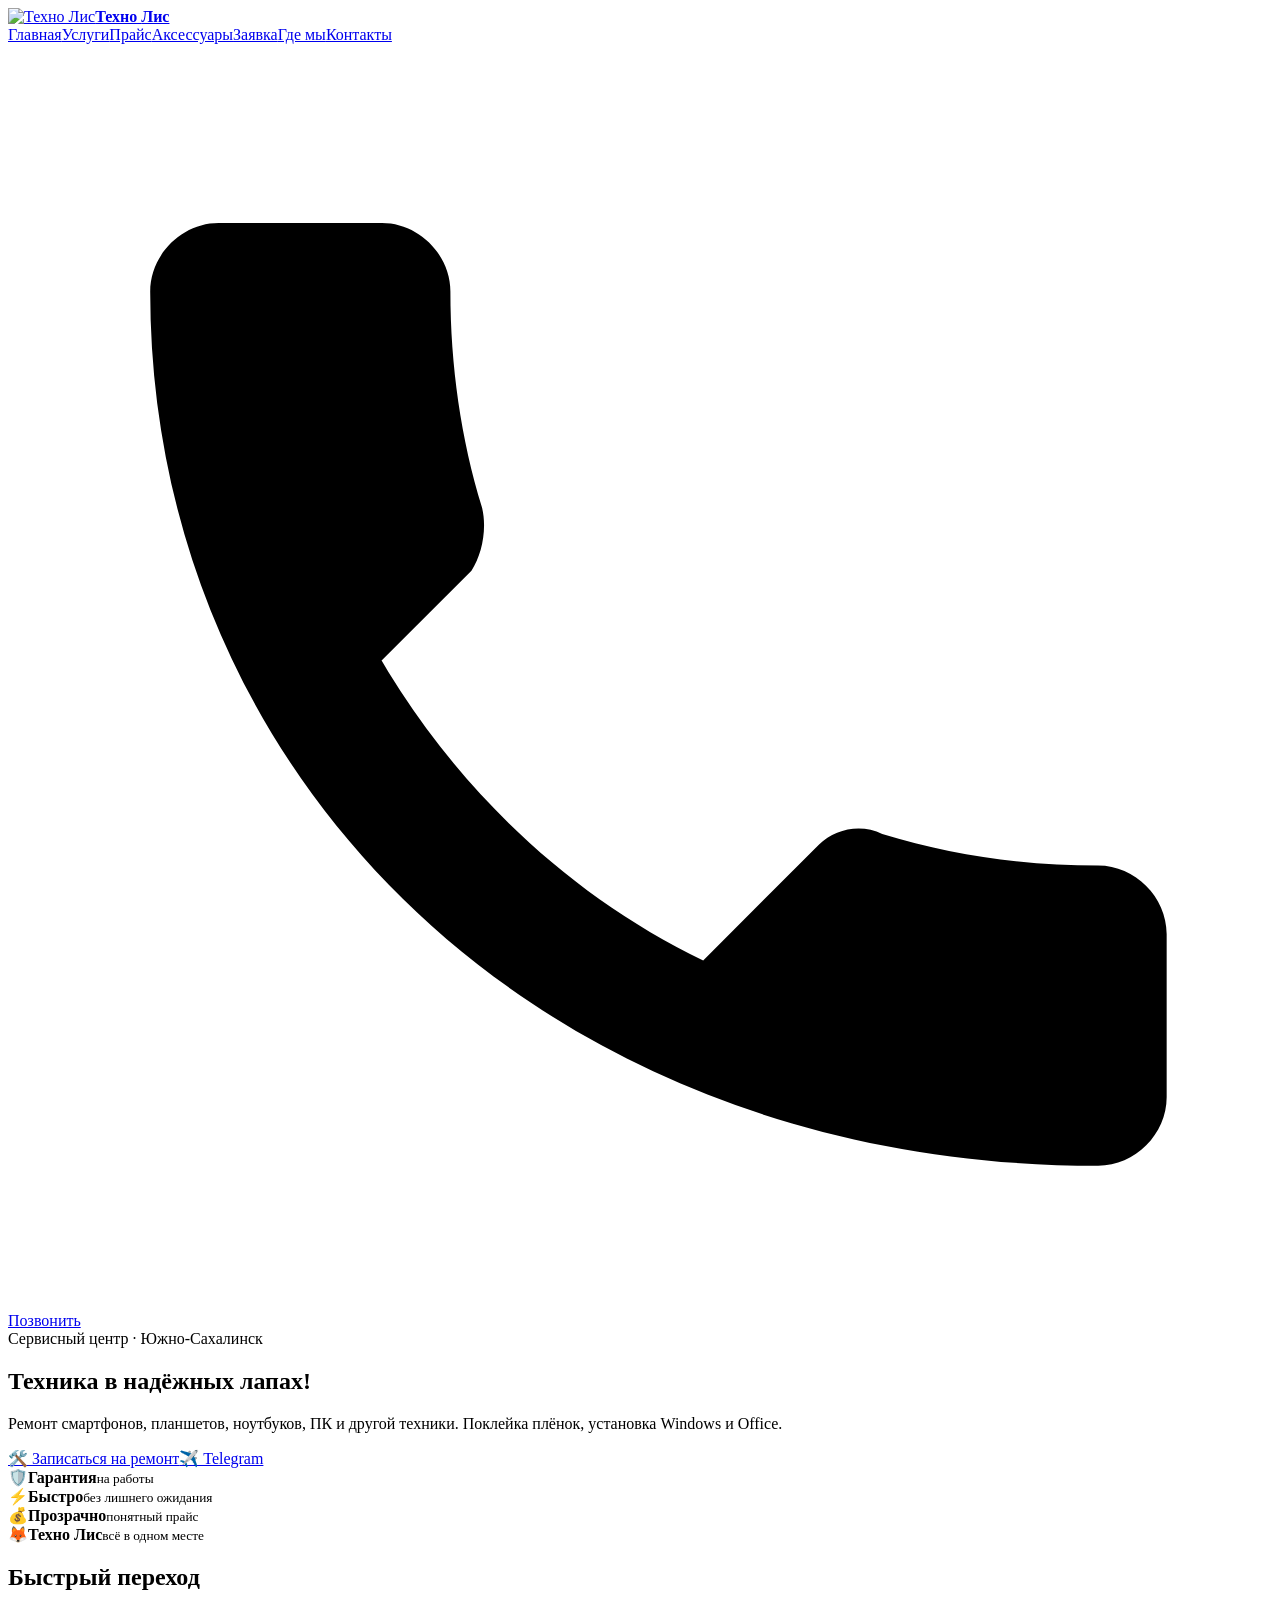
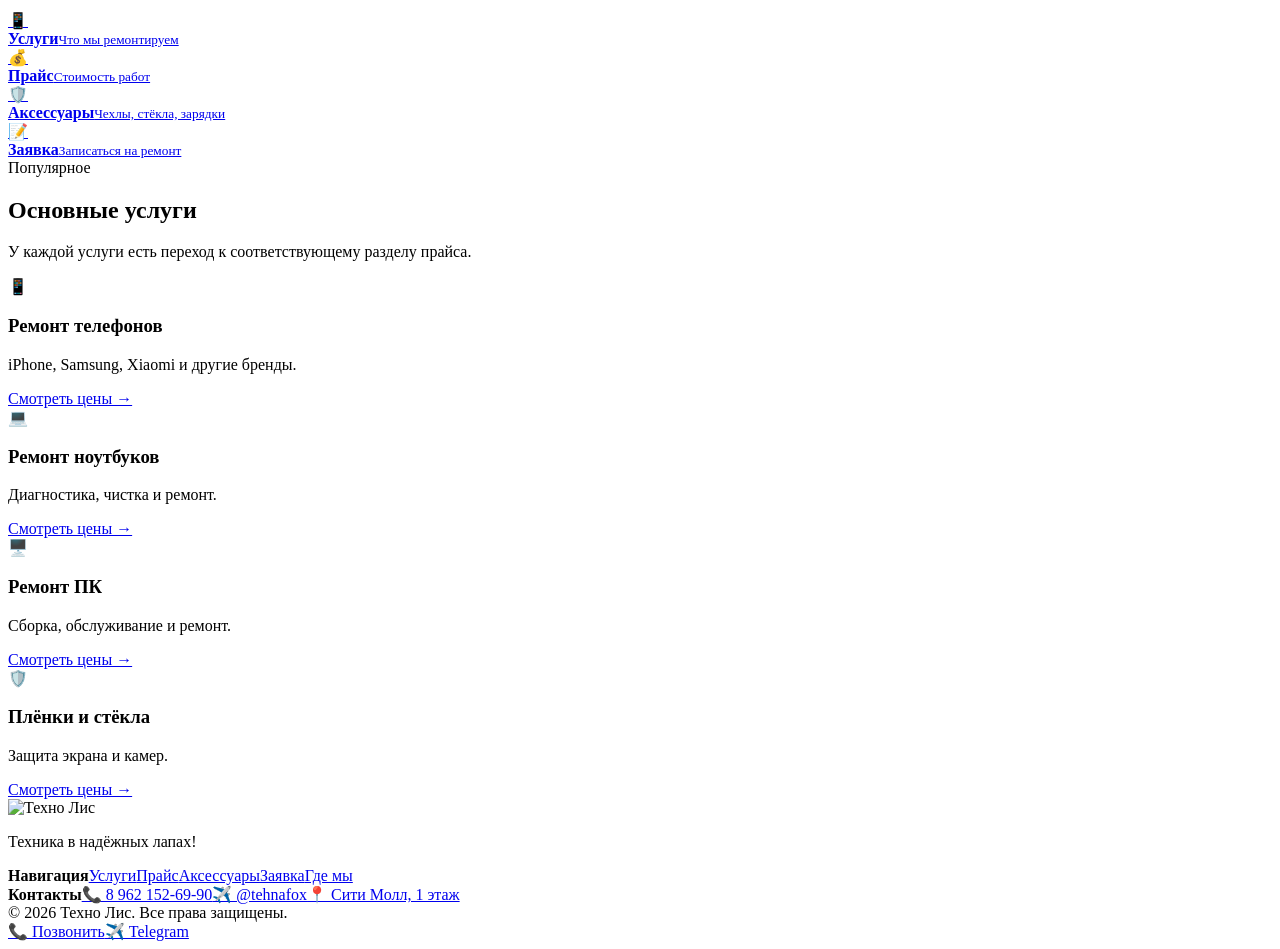
==== commit 6bc31271: "Add files via upload" ====
--- a/index.html
+++ b/index.html
@@ -1,3104 +1 @@
-<!DOCTYPE html>
-<html lang="ru">
-
-<head>
-
-<meta charset="UTF-8">
-
-<meta name="viewport" content="width=device-width, initial-scale=1.0">
-
-<meta name="theme-color" content="#ff5a00">
-
-<title>Техно Лис — ремонт техники в Южно-Сахалинске</title>
-
-<meta name="description"
-content="Техно Лис — ремонт смартфонов, ноутбуков, ПК и другой техники в Южно-Сахалинске. ТРК Сити Молл, 1 этаж.">
-
-
-<style>
-
-/* =====================================================
-   01. ОСНОВА
-===================================================== */
-
-* {
-    margin: 0;
-    padding: 0;
-    box-sizing: border-box;
-}
-
-html {
-    scroll-behavior: smooth;
-}
-
-body {
-
-    font-family:
-        Arial,
-        Helvetica,
-        sans-serif;
-
-    color: #111;
-
-    background: #eeeeee;
-
-    overflow-x: hidden;
-}
-
-a {
-    text-decoration: none;
-    color: inherit;
-}
-
-button {
-    font-family: inherit;
-}
-
-.container {
-
-    width: min(1180px, 92%);
-
-    margin: 0 auto;
-}
-
-
-/* =====================================================
-   02. НОВЫЙ ФОН
-===================================================== */
-
-.site-background {
-
-    position: fixed;
-
-    inset: 0;
-
-    z-index: -10;
-
-    overflow: hidden;
-
-    background:
-
-        linear-gradient(
-            135deg,
-            #f8f8f8 0%,
-            #eeeeee 50%,
-            #f5f5f5 100%
-        );
-}
-
-
-/* Технологичная сетка */
-
-.site-background::before {
-
-    content: "";
-
-    position: absolute;
-
-    inset: 0;
-
-    opacity: .45;
-
-    background-image:
-
-        linear-gradient(
-            rgba(255,255,255,.8) 1px,
-            transparent 1px
-        ),
-
-        linear-gradient(
-            90deg,
-            rgba(255,255,255,.8) 1px,
-            transparent 1px
-        );
-
-    background-size: 45px 45px;
-}
-
-
-/* Большой оранжевый круг */
-
-.bg-circle-one {
-
-    position: absolute;
-
-    width: 600px;
-    height: 600px;
-
-    border-radius: 50%;
-
-    right: -300px;
-    top: 100px;
-
-    background: #ff5a00;
-
-    opacity: .055;
-
-    filter: blur(2px);
-}
-
-
-/* Второй круг */
-
-.bg-circle-two {
-
-    position: absolute;
-
-    width: 450px;
-    height: 450px;
-
-    border-radius: 50%;
-
-    left: -230px;
-    top: 800px;
-
-    background: #ff5a00;
-
-    opacity: .045;
-}
-
-
-/* Диагональная фигура */
-
-.bg-line {
-
-    position: absolute;
-
-    width: 900px;
-    height: 140px;
-
-    right: -300px;
-    top: 600px;
-
-    background: #ff5a00;
-
-    opacity: .025;
-
-    transform: rotate(-35deg);
-}
-
-
-/* =====================================================
-   03. HEADER
-===================================================== */
-
-header {
-
-    position: sticky;
-
-    top: 0;
-
-    z-index: 1000;
-
-    background:
-        rgba(8,8,8,.96);
-
-    border-bottom:
-        2px solid #ff5a00;
-
-    backdrop-filter:
-        blur(12px);
-}
-
-.header-inner {
-
-    min-height: 82px;
-
-    display: flex;
-
-    align-items: center;
-
-    justify-content: space-between;
-
-    gap: 25px;
-}
-
-
-/* =====================================================
-   04. ЛОГОТИП
-===================================================== */
-
-.logo-circle {
-
-    width: 64px;
-    height: 64px;
-
-    border-radius: 50%;
-
-    overflow: hidden;
-
-    background: #fff;
-
-    border:
-        2px solid #ff5a00;
-
-    display: flex;
-
-    align-items: center;
-
-    justify-content: center;
-
-    flex-shrink: 0;
-
-    box-shadow:
-        0 0 0 4px rgba(255,90,0,.08);
-}
-
-.logo-circle img {
-
-    width: 100%;
-    height: 100%;
-
-    object-fit: cover;
-
-    display: block;
-}
-
-
-/* =====================================================
-   05. НАВИГАЦИЯ
-===================================================== */
-
-nav {
-
-    display: flex;
-
-    align-items: center;
-
-    gap: 27px;
-}
-
-nav a {
-
-    color: #fff;
-
-    font-size: 14px;
-
-    font-weight: 700;
-
-    transition: .2s;
-}
-
-nav a:hover {
-
-    color: #ff5a00;
-}
-
-
-/* =====================================================
-   06. ИКОНКА ТЕЛЕФОНА
-===================================================== */
-
-.phone-icon {
-
-    width: 20px;
-    height: 20px;
-
-    fill: currentColor;
-
-    flex-shrink: 0;
-}
-
-
-/* =====================================================
-   07. КНОПКА ПОЗВОНИТЬ
-===================================================== */
-
-.header-phone {
-
-    display: inline-flex;
-
-    align-items: center;
-
-    justify-content: center;
-
-    gap: 9px;
-
-    min-height: 48px;
-
-    padding:
-        0 20px;
-
-    border-radius: 11px;
-
-    background: #ff5a00;
-
-    color: #fff;
-
-    font-size: 14px;
-
-    font-weight: 800;
-
-    white-space: nowrap;
-
-    box-shadow:
-        0 7px 22px
-        rgba(255,90,0,.25);
-
-    transition:
-        .25s;
-}
-
-.header-phone:hover {
-
-    background: #fff;
-
-    color: #111;
-
-    transform:
-        translateY(-2px);
-}
-
-
-/* =====================================================
-   08. HERO
-===================================================== */
-
-.hero {
-
-    position: relative;
-
-    min-height: 680px;
-
-    display: flex;
-
-    align-items: center;
-
-    overflow: hidden;
-
-    background:
-
-        linear-gradient(
-            120deg,
-            rgba(255,255,255,.93),
-            rgba(245,245,245,.78)
-        );
-}
-
-
-/* Декоративная диагональ */
-
-.hero::after {
-
-    content: "";
-
-    position: absolute;
-
-    width: 600px;
-    height: 600px;
-
-    right: -300px;
-    top: -120px;
-
-    border:
-        100px solid
-        rgba(255,90,0,.06);
-
-    border-radius: 50%;
-
-    transform:
-        rotate(20deg);
-}
-
-
-/* Контент */
-
-.hero-content {
-
-    position: relative;
-
-    z-index: 2;
-
-    max-width: 800px;
-
-    padding:
-        90px 0;
-}
-
-
-/* Надпись */
-
-.hero-label {
-
-    display: inline-flex;
-
-    align-items: center;
-
-    gap: 9px;
-
-    color: #ff5a00;
-
-    font-size: 14px;
-
-    font-weight: 900;
-
-    text-transform: uppercase;
-
-    letter-spacing: 1px;
-
-    margin-bottom: 22px;
-}
-
-.hero-label::before {
-
-    content: "";
-
-    width: 30px;
-    height: 4px;
-
-    border-radius: 5px;
-
-    background: #ff5a00;
-}
-
-
-/* Заголовок */
-
-.hero h1 {
-
-    font-size:
-        clamp(48px, 8vw, 86px);
-
-    line-height: .94;
-
-    letter-spacing: -4px;
-
-    margin-bottom: 28px;
-}
-
-.hero h1 span {
-
-    color: #ff5a00;
-}
-
-
-/* Описание */
-
-.hero p {
-
-    max-width: 680px;
-
-    color: #666;
-
-    font-size: 20px;
-
-    line-height: 1.55;
-
-    margin-bottom: 35px;
-}
-
-
-/* =====================================================
-   09. КНОПКИ HERO
-===================================================== */
-
-.buttons {
-
-    display: flex;
-
-    flex-wrap: wrap;
-
-    gap: 13px;
-}
-
-.btn {
-
-    min-height: 54px;
-
-    display: inline-flex;
-
-    align-items: center;
-
-    justify-content: center;
-
-    gap: 9px;
-
-    padding:
-        0 23px;
-
-    border-radius: 11px;
-
-    font-weight: 900;
-
-    transition: .25s;
-
-    cursor: pointer;
-}
-
-.btn-orange {
-
-    background: #ff5a00;
-
-    color: #fff;
-
-    box-shadow:
-        0 8px 25px
-        rgba(255,90,0,.25);
-}
-
-.btn-orange:hover {
-
-    transform:
-        translateY(-3px);
-
-    box-shadow:
-        0 13px 30px
-        rgba(255,90,0,.35);
-}
-
-.btn-black {
-
-    background: #111;
-
-    color: #fff;
-}
-
-.btn-black:hover {
-
-    background: #222;
-
-    transform:
-        translateY(-3px);
-}
-
-
-/* =====================================================
-   10. ПРЕИМУЩЕСТВА
-===================================================== */
-
-.advantages {
-
-    display: grid;
-
-    grid-template-columns:
-        repeat(4,1fr);
-
-    gap: 18px;
-
-    margin-top: 55px;
-}
-
-.advantage {
-
-    display: flex;
-
-    align-items: center;
-
-    gap: 11px;
-}
-
-.advantage-icon {
-
-    width: 43px;
-    height: 43px;
-
-    display: flex;
-
-    align-items: center;
-
-    justify-content: center;
-
-    border-radius: 12px;
-
-    background: #fff;
-
-    box-shadow:
-        0 5px 18px
-        rgba(0,0,0,.06);
-
-    font-size: 20px;
-}
-
-.advantage strong {
-
-    display: block;
-
-    font-size: 13px;
-}
-
-.advantage span {
-
-    display: block;
-
-    color: #777;
-
-    font-size: 11px;
-
-    margin-top: 3px;
-}
-
-
-/* =====================================================
-   11. СЕКЦИИ
-===================================================== */
-
-section {
-
-    padding:
-        100px 0;
-}
-
-.section-title {
-
-    margin-bottom: 45px;
-}
-
-.section-title small {
-
-    display: block;
-
-    color: #ff5a00;
-
-    font-weight: 900;
-
-    text-transform: uppercase;
-
-    letter-spacing: 1px;
-
-    margin-bottom: 9px;
-}
-
-.section-title h2 {
-
-    font-size:
-        clamp(38px,5vw,58px);
-
-    line-height: 1;
-
-    letter-spacing: -2px;
-}
-
-.section-title p {
-
-    max-width: 650px;
-
-    color: #777;
-
-    line-height: 1.5;
-
-    margin-top: 15px;
-}
-
-
-/* =====================================================
-   12. УСЛУГИ
-===================================================== */
-
-.services {
-
-    background:
-        rgba(255,255,255,.55);
-
-    backdrop-filter:
-        blur(5px);
-}
-
-.service-grid {
-
-    display: grid;
-
-    grid-template-columns:
-        repeat(4,1fr);
-
-    gap: 17px;
-}
-
-.service {
-
-    min-height: 190px;
-
-    padding: 28px 20px;
-
-    border-radius: 20px;
-
-    background:
-        rgba(255,255,255,.92);
-
-    border:
-        1px solid rgba(0,0,0,.06);
-
-    box-shadow:
-        0 8px 30px
-        rgba(0,0,0,.035);
-
-    text-align: center;
-
-    transition: .25s;
-}
-
-.service:hover {
-
-    transform:
-        translateY(-7px);
-
-    border-color:
-        rgba(255,90,0,.5);
-
-    box-shadow:
-        0 18px 35px
-        rgba(0,0,0,.09);
-}
-
-.service-icon {
-
-    font-size: 38px;
-
-    margin-bottom: 15px;
-}
-
-.service h3 {
-
-    font-size: 17px;
-
-    margin-bottom: 7px;
-}
-
-.service p {
-
-    color: #777;
-
-    font-size: 13px;
-
-    line-height: 1.4;
-}
-
-
-/* =====================================================
-   13. ПРАЙС
-===================================================== */
-
-.price-section {
-
-    position: relative;
-
-    background: #080808;
-
-    color: #fff;
-
-    overflow: hidden;
-}
-
-.price-section::before {
-
-    content: "";
-
-    position: absolute;
-
-    width: 500px;
-    height: 500px;
-
-    right: -250px;
-    top: -250px;
-
-    border-radius: 50%;
-
-    background: #ff5a00;
-
-    opacity: .08;
-}
-
-.price-section .container {
-
-    position: relative;
-
-    z-index: 2;
-}
-
-.price-section .section-title p {
-
-    color: #999;
-}
-
-.price-tabs {
-
-    display: flex;
-
-    overflow-x: auto;
-
-    border:
-        1px solid #333;
-
-    border-radius:
-        13px 13px 0 0;
-
-    scrollbar-width: none;
-}
-
-.price-tabs::-webkit-scrollbar {
-
-    display: none;
-}
-
-.price-tab {
-
-    flex: 1;
-
-    min-width: 170px;
-
-    min-height: 58px;
-
-    border: none;
-
-    border-right:
-        1px solid #333;
-
-    background: #111;
-
-    color: #999;
-
-    font-weight: 900;
-
-    cursor: pointer;
-
-    transition: .2s;
-}
-
-.price-tab:last-child {
-
-    border-right: none;
-}
-
-.price-tab:hover,
-.price-tab.active {
-
-    background: #ff5a00;
-
-    color: #fff;
-}
-
-.price-content {
-
-    display: none;
-
-    overflow: hidden;
-
-    border:
-        1px solid #333;
-
-    border-top: none;
-
-    border-radius:
-        0 0 13px 13px;
-}
-
-.price-content.active {
-
-    display: block;
-}
-
-.price-row {
-
-    display: flex;
-
-    align-items: center;
-
-    justify-content: space-between;
-
-    gap: 20px;
-
-    min-height: 62px;
-
-    padding:
-        15px 20px;
-
-    border-bottom:
-        1px solid #292929;
-}
-
-.price-row:last-child {
-
-    border-bottom: none;
-}
-
-.price-name {
-
-    color: #eee;
-}
-
-.price-value {
-
-    color: #ff5a00;
-
-    font-weight: 900;
-
-    white-space: nowrap;
-}
-
-.price-note {
-
-    margin-top: 20px;
-
-    padding: 20px;
-
-    border-radius: 13px;
-
-    background: #141414;
-
-    color: #999;
-
-    text-align: center;
-}
-
-.price-note a {
-
-    color: #ff5a00;
-
-    font-weight: 900;
-}
-
-
-/* =====================================================
-   14. АКСЕССУАРЫ
-===================================================== */
-
-.accessories {
-
-    background:
-        rgba(245,245,245,.72);
-}
-
-.accessory-grid {
-
-    display: grid;
-
-    grid-template-columns:
-        repeat(4,1fr);
-
-    gap: 17px;
-}
-
-.accessory {
-
-    padding: 28px;
-
-    border-radius: 19px;
-
-    background:
-        rgba(255,255,255,.9);
-
-    border:
-        1px solid rgba(0,0,0,.06);
-
-    transition: .25s;
-}
-
-.accessory:hover {
-
-    transform:
-        translateY(-5px);
-
-    border-color:
-        rgba(255,90,0,.5);
-}
-
-.accessory-icon {
-
-    font-size: 32px;
-
-    margin-bottom: 13px;
-}
-
-.accessory h3 {
-
-    font-size: 17px;
-}
-
-.accessory p {
-
-    color: #777;
-
-    font-size: 13px;
-
-    margin-top: 6px;
-}
-
-
-/* =====================================================
-   15. МЕСТОПОЛОЖЕНИЕ
-===================================================== */
-
-.location {
-
-    background:
-        rgba(255,255,255,.65);
-}
-
-.location-grid {
-
-    display: grid;
-
-    grid-template-columns:
-        360px 1fr;
-
-    gap: 30px;
-}
-
-.location-info {
-
-    padding: 35px;
-
-    border-radius: 22px;
-
-    background:
-        rgba(255,255,255,.94);
-
-    border:
-        1px solid #e5e5e5;
-
-    box-shadow:
-        0 10px 35px
-        rgba(0,0,0,.05);
-}
-
-.location-info h2 {
-
-    font-size: 38px;
-
-    margin-bottom: 32px;
-}
-
-.location-item {
-
-    margin-bottom: 23px;
-}
-
-.location-item small {
-
-    display: block;
-
-    color: #777;
-
-    font-size: 12px;
-
-    margin-bottom: 5px;
-}
-
-.location-item strong {
-
-    font-size: 16px;
-
-    line-height: 1.4;
-}
-
-.location-item a {
-
-    color: #ff5a00;
-}
-
-.map {
-
-    min-height: 430px;
-
-    overflow: hidden;
-
-    border-radius: 22px;
-
-    border:
-        1px solid #ddd;
-
-    background: #ddd;
-
-    box-shadow:
-        0 10px 35px
-        rgba(0,0,0,.07);
-}
-
-.map iframe {
-
-    display: block;
-
-    width: 100%;
-    height: 100%;
-
-    min-height: 430px;
-
-    border: 0;
-}
-
-
-/* =====================================================
-   16. КОНТАКТЫ
-===================================================== */
-
-.contacts {
-
-    background:
-        rgba(245,245,245,.72);
-}
-
-.contact-grid {
-
-    display: grid;
-
-    grid-template-columns:
-        repeat(3,1fr);
-
-    gap: 18px;
-}
-
-.contact-card {
-
-    padding: 30px;
-
-    border-radius: 20px;
-
-    background:
-        rgba(255,255,255,.92);
-
-    border:
-        1px solid #e8e8e8;
-
-    transition: .25s;
-}
-
-.contact-card:hover {
-
-    transform:
-        translateY(-5px);
-
-    border-color:
-        #ff5a00;
-}
-
-.contact-icon {
-
-    width: 50px;
-    height: 50px;
-
-    display: flex;
-
-    align-items: center;
-
-    justify-content: center;
-
-    border-radius: 14px;
-
-    background:
-        rgba(255,90,0,.09);
-
-    font-size: 23px;
-
-    margin-bottom: 18px;
-}
-
-.contact-card h3 {
-
-    margin-bottom: 8px;
-}
-
-.contact-card p {
-
-    color: #777;
-
-    line-height: 1.5;
-}
-
-.contact-card a {
-
-    color: #ff5a00;
-
-    font-weight: 900;
-}
-
-
-/* =====================================================
-   17. FOOTER
-===================================================== */
-
-footer {
-
-    background: #080808;
-
-    color: #fff;
-
-    padding:
-        55px 0 30px;
-}
-
-.footer-grid {
-
-    display: grid;
-
-    grid-template-columns:
-        2fr 1fr 1fr;
-
-    gap: 40px;
-}
-
-.footer-logo {
-
-    width: 76px;
-    height: 76px;
-}
-
-.footer-description {
-
-    color: #888;
-
-    margin-top: 13px;
-}
-
-.footer-column h3 {
-
-    margin-bottom: 17px;
-}
-
-.footer-column a {
-
-    display: block;
-
-    color: #999;
-
-    margin-bottom: 10px;
-
-    transition: .2s;
-}
-
-.footer-column a:hover {
-
-    color: #ff5a00;
-}
-
-.copyright {
-
-    margin-top: 42px;
-
-    padding-top: 22px;
-
-    border-top:
-        1px solid #222;
-
-    color: #666;
-
-    font-size: 13px;
-}
-
-
-/* =====================================================
-   18. НИЖНЯЯ ПАНЕЛЬ ДЛЯ ТЕЛЕФОНА
-===================================================== */
-
-.mobile-bottom {
-
-    display: none;
-}
-
-
-/* =====================================================
-   19. АДАПТАЦИЯ
-===================================================== */
-
-@media(max-width:1000px) {
-
-    nav {
-
-        gap: 15px;
-    }
-
-    nav a {
-
-        font-size: 12px;
-    }
-
-    .service-grid {
-
-        grid-template-columns:
-            repeat(2,1fr);
-    }
-
-    .accessory-grid {
-
-        grid-template-columns:
-            repeat(2,1fr);
-    }
-
-    .advantages {
-
-        grid-template-columns:
-            repeat(2,1fr);
-    }
-
-    .location-grid {
-
-        grid-template-columns:
-            1fr;
-    }
-
-    .map {
-
-        min-height: 400px;
-    }
-
-    .contact-grid {
-
-        grid-template-columns:
-            repeat(3,1fr);
-    }
-}
-
-
-/* =====================================================
-   20. СМАРТФОН
-===================================================== */
-
-@media(max-width:700px) {
-
-    body {
-
-        padding-bottom: 72px;
-    }
-
-    header {
-
-        position: sticky;
-    }
-
-    .header-inner {
-
-        min-height: 70px;
-
-        gap: 10px;
-    }
-
-    .logo-circle {
-
-        width: 53px;
-        height: 53px;
-    }
-
-    nav {
-
-        display: none;
-    }
-
-    .header-phone {
-
-        width: 47px;
-        height: 47px;
-
-        min-height: 47px;
-
-        padding: 0;
-
-        border-radius: 50%;
-    }
-
-    .header-phone span {
-
-        display: none;
-    }
-
-    .header-phone .phone-icon {
-
-        width: 22px;
-        height: 22px;
-    }
-
-
-    /* HERO */
-
-    .hero {
-
-        min-height: 650px;
-    }
-
-    .hero-content {
-
-        padding:
-            70px 0;
-    }
-
-    .hero h1 {
-
-        font-size:
-            clamp(46px,14vw,66px);
-
-        letter-spacing:
-            -3px;
-    }
-
-    .hero p {
-
-        font-size: 17px;
-    }
-
-    .buttons {
-
-        display: grid;
-
-        grid-template-columns:
-            1fr;
-
-        width: 100%;
-    }
-
-    .btn {
-
-        width: 100%;
-
-        min-height: 56px;
-    }
-
-    .advantages {
-
-        grid-template-columns:
-            1fr 1fr;
-
-        gap: 20px 10px;
-
-        margin-top: 40px;
-    }
-
-    .advantage-icon {
-
-        width: 38px;
-        height: 38px;
-
-        font-size: 17px;
-    }
-
-    .advantage strong {
-
-        font-size: 12px;
-    }
-
-    .advantage span {
-
-        font-size: 10px;
-    }
-
-
-    /* SECTIONS */
-
-    section {
-
-        padding:
-            70px 0;
-    }
-
-    .section-title {
-
-        margin-bottom: 32px;
-    }
-
-    .section-title h2 {
-
-        font-size: 39px;
-
-        letter-spacing:
-            -1.5px;
-    }
-
-
-    /* УСЛУГИ */
-
-    .service-grid {
-
-        grid-template-columns:
-            1fr 1fr;
-
-        gap: 10px;
-    }
-
-    .service {
-
-        min-height: 170px;
-
-        padding:
-            22px 12px;
-    }
-
-    .service-icon {
-
-        font-size: 32px;
-    }
-
-    .service h3 {
-
-        font-size: 14px;
-    }
-
-    .service p {
-
-        font-size: 11px;
-    }
-
-
-    /* ПРАЙС */
-
-    .price-tab {
-
-        min-width: 145px;
-
-        font-size: 12px;
-    }
-
-    .price-row {
-
-        padding:
-            14px;
-
-        font-size: 13px;
-    }
-
-
-    /* АКСЕССУАРЫ */
-
-    .accessory-grid {
-
-        grid-template-columns:
-            1fr 1fr;
-
-        gap: 10px;
-    }
-
-    .accessory {
-
-        padding: 22px 16px;
-    }
-
-    .accessory h3 {
-
-        font-size: 14px;
-    }
-
-    .accessory p {
-
-        font-size: 11px;
-    }
-
-
-    /* КАРТА */
-
-    .location-info {
-
-        padding: 25px;
-    }
-
-    .location-info h2 {
-
-        font-size: 32px;
-    }
-
-    .map {
-
-        min-height: 330px;
-    }
-
-    .map iframe {
-
-        min-height: 330px;
-    }
-
-
-    /* КОНТАКТЫ */
-
-    .contact-grid {
-
-        grid-template-columns:
-            1fr;
-    }
-
-
-    /* FOOTER */
-
-    .footer-grid {
-
-        grid-template-columns:
-            1fr;
-    }
-
-
-    /* МОБИЛЬНАЯ ПАНЕЛЬ */
-
-    .mobile-bottom {
-
-        position: fixed;
-
-        left: 0;
-        right: 0;
-        bottom: 0;
-
-        height: 68px;
-
-        z-index: 2000;
-
-        display: grid;
-
-        grid-template-columns:
-            1fr 1fr;
-
-        background:
-            rgba(10,10,10,.97);
-
-        border-top:
-            2px solid #ff5a00;
-
-        backdrop-filter:
-            blur(12px);
-    }
-
-    .mobile-bottom a {
-
-        display: flex;
-
-        align-items: center;
-
-        justify-content: center;
-
-        gap: 8px;
-
-        color: #fff;
-
-        font-size: 13px;
-
-        font-weight: 900;
-    }
-
-    .mobile-bottom a:first-child {
-
-        background:
-            #ff5a00;
-    }
-
-    .mobile-bottom svg {
-
-        width: 21px;
-        height: 21px;
-
-        fill: currentColor;
-    }
-}
-
-
-/* =====================================================
-   21. ОЧЕНЬ МАЛЕНЬКИЕ ЭКРАНЫ
-===================================================== */
-
-@media(max-width:380px) {
-
-    .hero h1 {
-
-        font-size: 43px;
-    }
-
-    .service-grid,
-    .accessory-grid {
-
-        gap: 7px;
-    }
-
-    .service {
-
-        padding:
-            18px 8px;
-    }
-
-    .accessory {
-
-        padding:
-            18px 12px;
-    }
-
-    .price-row {
-
-        font-size: 12px;
-    }
-}
-
-</style>
-
-</head>
-
-
-<body>
-
-
-<!-- =====================================================
-     ФОН
-===================================================== -->
-
-<div class="site-background">
-
-    <div class="bg-circle-one"></div>
-
-    <div class="bg-circle-two"></div>
-
-    <div class="bg-line"></div>
-
-</div>
-
-
-<!-- =====================================================
-     HEADER
-===================================================== -->
-
-<header>
-
-<div class="container header-inner">
-
-
-<a href="#">
-
-<div class="logo-circle">
-
-<img
-src="logo-circle.png"
-alt="Техно Лис"
->
-
-</div>
-
-</a>
-
-
-<nav>
-
-<a href="#services">
-Услуги
-</a>
-
-<a href="#price">
-Прайс
-</a>
-
-<a href="#accessories">
-Аксессуары
-</a>
-
-<a href="#location">
-Где мы
-</a>
-
-<a href="#contacts">
-Контакты
-</a>
-
-</nav>
-
-
-<a
-class="header-phone"
-href="tel:+79621526990"
->
-
-<svg
-class="phone-icon"
-viewBox="0 0 24 24"
-aria-hidden="true"
->
-
-<path d="
-M6.6 10.8
-c1.4 2.8 3.7 5.2 6.6 6.6
-l2.2-2.2
-c.3-.3.8-.4 1.2-.2
-1.3.4 2.7.6 4.1.6
-.7 0 1.3.6 1.3 1.3
-V20
-c0 .7-.6 1.3-1.3 1.3
-C10.1 21.3 2.7 13.9 2.7 4.7
-2.7 4 3.3 3.4 4 3.4
-h3.1
-c.7 0 1.3.6 1.3 1.3
-0 1.4.2 2.8.6 4.1
-.1.4 0 .9-.2 1.2
-l-2.2 2.2z
-"/>
-
-</svg>
-
-<span>
-Позвонить
-</span>
-
-</a>
-
-
-</div>
-
-</header>
-
-
-<!-- =====================================================
-     HERO
-===================================================== -->
-
-<section class="hero">
-
-<div class="container">
-
-<div class="hero-content">
-
-
-<div class="hero-label">
-
-Сервисный центр
-Южно-Сахалинск
-
-</div>
-
-
-<h1>
-
-Техника
-
-в <span>надёжных
-лапах!</span>
-
-</h1>
-
-
-<p>
-
-Ремонт смартфонов, ноутбуков,
-ПК и другой техники.
-
-Быстро, качественно
-и с гарантией.
-
-</p>
-
-
-<div class="buttons">
-
-
-<a
-class="btn btn-orange"
-href="tel:+79621526990"
->
-
-<svg
-class="phone-icon"
-viewBox="0 0 24 24"
-aria-hidden="true"
->
-
-<path d="
-M6.6 10.8
-c1.4 2.8 3.7 5.2 6.6 6.6
-l2.2-2.2
-c.3-.3.8-.4 1.2-.2
-1.3.4 2.7.6 4.1.6
-.7 0 1.3.6 1.3 1.3
-V20
-c0 .7-.6 1.3-1.3 1.3
-C10.1 21.3 2.7 13.9 2.7 4.7
-2.7 4 3.3 3.4 4 3.4
-h3.1
-c.7 0 1.3.6 1.3 1.3
-0 1.4.2 2.8.6 4.1
-.1.4 0 .9-.2 1.2
-l-2.2 2.2z
-"/>
-
-</svg>
-
-Записаться на ремонт
-
-</a>
-
-
-<a
-class="btn btn-black"
-href="https://t.me/tehnafox"
-target="_blank"
->
-
-✈️
-
-Написать в Telegram
-
-</a>
-
-
-</div>
-
-
-<div class="advantages">
-
-
-<div class="advantage">
-
-<div class="advantage-icon">
-🛡️
-</div>
-
-<div>
-
-<strong>
-Гарантия
-</strong>
-
-<span>
-на работы
-</span>
-
-</div>
-
-</div>
-
-
-<div class="advantage">
-
-<div class="advantage-icon">
-⚡
-</div>
-
-<div>
-
-<strong>
-Быстрый ремонт
-</strong>
-
-<span>
-без лишнего ожидания
-</span>
-
-</div>
-
-</div>
-
-
-<div class="advantage">
-
-<div class="advantage-icon">
-💰
-</div>
-
-<div>
-
-<strong>
-Честные цены
-</strong>
-
-<span>
-понятный прайс
-</span>
-
-</div>
-
-</div>
-
-
-<div class="advantage">
-
-<div class="advantage-icon">
-🦊
-</div>
-
-<div>
-
-<strong>
-Техно Лис
-</strong>
-
-<span>
-техника в надёжных лапах
-</span>
-
-</div>
-
-</div>
-
-
-</div>
-
-
-</div>
-
-</div>
-
-</section>
-
-
-<!-- =====================================================
-     УСЛУГИ
-===================================================== -->
-
-<section
-class="services"
-id="services"
->
-
-<div class="container">
-
-
-<div class="section-title">
-
-<small>
-Наши услуги
-</small>
-
-<h2>
-Что мы делаем
-</h2>
-
-<p>
-Ремонтируем, настраиваем
-и обслуживаем технику.
-</p>
-
-</div>
-
-
-<div class="service-grid">
-
-
-<div class="service">
-
-<div class="service-icon">
-📱
-</div>
-
-<h3>
-Ремонт смартфонов
-</h3>
-
-<p>
-iPhone, Samsung, Xiaomi
-и другие модели
-</p>
-
-</div>
-
-
-<div class="service">
-
-<div class="service-icon">
-💻
-</div>
-
-<h3>
-Ремонт ноутбуков
-</h3>
-
-<p>
-Диагностика и ремонт
-</p>
-
-</div>
-
-
-<div class="service">
-
-<div class="service-icon">
-🖥️
-</div>
-
-<h3>
-Ремонт ПК
-</h3>
-
-<p>
-Компьютеры и комплектующие
-</p>
-
-</div>
-
-
-<div class="service">
-
-<div class="service-icon">
-📲
-</div>
-
-<h3>
-Ремонт планшетов
-</h3>
-
-<p>
-Дисплеи, АКБ и разъёмы
-</p>
-
-</div>
-
-
-<div class="service">
-
-<div class="service-icon">
-🛡️
-</div>
-
-<h3>
-Поклейка плёнок
-</h3>
-
-<p>
-Премиум плёнка
-и бронеплёнка
-</p>
-
-</div>
-
-
-<div class="service">
-
-<div class="service-icon">
-⚙️
-</div>
-
-<h3>
-Установка приложений
-</h3>
-
-<p>
-Программы, игры
-и настройка
-</p>
-
-</div>
-
-
-<div class="service">
-
-<div class="service-icon">
-🪟
-</div>
-
-<h3>
-Windows и Office
-</h3>
-
-<p>
-Установка и настройка
-</p>
-
-</div>
-
-
-<div class="service">
-
-<div class="service-icon">
-🥽
-</div>
-
-<h3>
-VR-очки
-</h3>
-
-<p>
-Настройка и прошивка
-</p>
-
-</div>
-
-
-</div>
-
-</div>
-
-</section>
-
-
-<!-- =====================================================
-     ПРАЙС
-===================================================== -->
-
-<section
-class="price-section"
-id="price"
->
-
-<div class="container">
-
-
-<div class="section-title">
-
-<small>
-Стоимость
-</small>
-
-<h2>
-Прайс-лист
-</h2>
-
-<p>
-Точная стоимость ремонта определяется
-после диагностики устройства.
-</p>
-
-</div>
-
-
-<div class="price-tabs">
-
-
-<button
-class="price-tab active"
-onclick="openPrice(event,'protection')"
->
-
-Защита
-
-</button>
-
-
-<button
-class="price-tab"
-onclick="openPrice(event,'repair')"
->
-
-Ремонт
-
-</button>
-
-
-<button
-class="price-tab"
-onclick="openPrice(event,'diagnostics')"
->
-
-Диагностика
-
-</button>
-
-
-<button
-class="price-tab"
-onclick="openPrice(event,'service')"
->
-
-Услуги
-
-</button>
-
-
-</div>
-
-
-<div
-class="price-content active"
-id="protection"
->
-
-
-<div class="price-row">
-
-<span>
-Премиум плёнка
-</span>
-
-<span class="price-value">
-1 500 ₽
-</span>
-
-</div>
-
-
-<div class="price-row">
-
-<span>
-Бронеплёнка
-</span>
-
-<span class="price-value">
-2 000 ₽
-</span>
-
-</div>
-
-
-<div class="price-row">
-
-<span>
-Бронестекло для iPhone
-</span>
-
-<span class="price-value">
-2 000 ₽
-</span>
-
-</div>
-
-
-</div>
-
-
-<div
-class="price-content"
-id="repair"
->
-
-
-<div class="price-row">
-
-<span>
-Ремонт смартфона
-</span>
-
-<span class="price-value">
-от 3 000 ₽
-</span>
-
-</div>
-
-
-<div class="price-row">
-
-<span>
-Ремонт ноутбука
-</span>
-
-<span class="price-value">
-от 4 000 ₽
-</span>
-
-</div>
-
-
-<div class="price-row">
-
-<span>
-Ремонт планшета
-</span>
-
-<span class="price-value">
-от 3 500 ₽
-</span>
-
-</div>
-
-
-</div>
-
-
-<div
-class="price-content"
-id="diagnostics"
->
-
-
-<div class="price-row">
-
-<span>
-Консультация / диагностика
-</span>
-
-<span class="price-value">
-БЕСПЛАТНО
-</span>
-
-</div>
-
-
-<div class="price-row">
-
-<span>
-Диагностика со вскрытием
-</span>
-
-<span class="price-value">
-от 1 000 ₽
-</span>
-
-</div>
-
-
-</div>
-
-
-<div
-class="price-content"
-id="service"
->
-
-
-<div class="price-row">
-
-<span>
-Чистка динамиков и разъёмов
-</span>
-
-<span class="price-value">
-800 ₽
-</span>
-
-</div>
-
-
-<div class="price-row">
-
-<span>
-Установка приложений
-</span>
-
-<span class="price-value">
-от 1 000 ₽
-</span>
-
-</div>
-
-
-<div class="price-row">
-
-<span>
-Перепрошивка устройства
-</span>
-
-<span class="price-value">
-от 2 000 ₽
-</span>
-
-</div>
-
-
-<div class="price-row">
-
-<span>
-Установка Windows и Office
-</span>
-
-<span class="price-value">
-2 000 ₽
-</span>
-
-</div>
-
-
-</div>
-
-
-<div class="price-note">
-
-Нужна точная цена?
-
-<br><br>
-
-<a
-href="https://t.me/tehnafox"
-target="_blank"
->
-
-✈️ Напишите нам в Telegram
-
-</a>
-
-</div>
-
-
-</div>
-
-</section>
-
-
-<!-- =====================================================
-     АКСЕССУАРЫ
-===================================================== -->
-
-<section
-class="accessories"
-id="accessories"
->
-
-<div class="container">
-
-
-<div class="section-title">
-
-<small>
-Аксессуары
-</small>
-
-<h2>
-Для вашего устройства
-</h2>
-
-<p>
-Всё необходимое для защиты
-и зарядки техники.
-</p>
-
-</div>
-
-
-<div class="accessory-grid">
-
-
-<div class="accessory">
-
-<div class="accessory-icon">
-📱
-</div>
-
-<h3>
-Чехлы
-</h3>
-
-<p>
-На популярные модели
-</p>
-
-</div>
-
-
-<div class="accessory">
-
-<div class="accessory-icon">
-🛡️
-</div>
-
-<h3>
-Стёкла
-</h3>
-
-<p>
-Экран и камеры
-</p>
-
-</div>
-
-
-<div class="accessory">
-
-<div class="accessory-icon">
-✨
-</div>
-
-<h3>
-Плёнки
-</h3>
-
-<p>
-Премиум и бронеплёнка
-</p>
-
-</div>
-
-
-<div class="accessory">
-
-<div class="accessory-icon">
-🧲
-</div>
-
-<h3>
-MagSafe
-</h3>
-
-<p>
-Зарядки и аксессуары
-</p>
-
-</div>
-
-
-<div class="accessory">
-
-<div class="accessory-icon">
-🔋
-</div>
-
-<h3>
-Power Bank
-</h3>
-
-<p>
-Для зарядки в дороге
-</p>
-
-</div>
-
-
-<div class="accessory">
-
-<div class="accessory-icon">
-🔌
-</div>
-
-<h3>
-Зарядки
-</h3>
-
-<p>
-Адаптеры и кабели
-</p>
-
-</div>
-
-
-<div class="accessory">
-
-<div class="accessory-icon">
-💳
-</div>
-
-<h3>
-Картхолдеры
-</h3>
-
-<p>
-Стильные и компактные
-</p>
-
-</div>
-
-
-<div class="accessory">
-
-<div class="accessory-icon">
-🍎
-</div>
-
-<h3>
-Аксессуары Apple
-</h3>
-
-<p>
-Для техники Apple
-</p>
-
-</div>
-
-
-</div>
-
-</div>
-
-</section>
-
-
-<!-- =====================================================
-     ГДЕ МЫ
-===================================================== -->
-
-<section
-class="location"
-id="location"
->
-
-<div class="container">
-
-
-<div class="section-title">
-
-<small>
-Наш адрес
-</small>
-
-<h2>
-Где нас найти
-</h2>
-
-</div>
-
-
-<div class="location-grid">
-
-
-<div class="location-info">
-
-
-<h2>
-Техно Лис
-</h2>
-
-
-<div class="location-item">
-
-<small>
-📍 Адрес
-</small>
-
-<strong>
-
-г. Южно-Сахалинск<br>
-
-ТРК «Сити Молл», 1 этаж
-
-</strong>
-
-</div>
-
-
-<div class="location-item">
-
-<small>
-📞 Телефон
-</small>
-
-<strong>
-
-<a href="tel:+79621526990">
-
-8 962 152-69-90
-
-</a>
-
-</strong>
-
-</div>
-
-
-<div class="location-item">
-
-<small>
-✈️ Telegram
-</small>
-
-<strong>
-
-<a
-href="https://t.me/tehnafox"
-target="_blank"
->
-
-@tehnafox
-
-</a>
-
-</strong>
-
-</div>
-
-
-<a
-class="btn btn-orange"
-href="https://www.google.com/maps/search/?api=1&query=ТРК+Сити+Молл+Южно-Сахалинск"
-target="_blank"
->
-
-📍 Построить маршрут
-
-</a>
-
-
-</div>
-
-
-<div class="map">
-
-<iframe
-src="https://www.google.com/maps?q=ТРК%20Сити%20Молл%20Южно-Сахалинск&output=embed"
-loading="lazy"
-title="Техно Лис на карте">
-</iframe>
-
-</div>
-
-
-</div>
-
-</div>
-
-</section>
-
-
-<!-- =====================================================
-     КОНТАКТЫ
-===================================================== -->
-
-<section
-class="contacts"
-id="contacts"
->
-
-<div class="container">
-
-
-<div class="section-title">
-
-<small>
-Свяжитесь с нами
-</small>
-
-<h2>
-Контакты
-</h2>
-
-</div>
-
-
-<div class="contact-grid">
-
-
-<div class="contact-card">
-
-<div class="contact-icon">
-📞
-</div>
-
-<h3>
-Телефон
-</h3>
-
-<p>
-
-<a href="tel:+79621526990">
-
-8 962 152-69-90
-
-</a>
-
-</p>
-
-</div>
-
-
-<div class="contact-card">
-
-<div class="contact-icon">
-✈️
-</div>
-
-<h3>
-Telegram
-</h3>
-
-<p>
-
-<a
-href="https://t.me/tehnafox"
-target="_blank"
->
-
-@tehnafox
-
-</a>
-
-</p>
-
-</div>
-
-
-<div class="contact-card">
-
-<div class="contact-icon">
-📍
-</div>
-
-<h3>
-Адрес
-</h3>
-
-<p>
-
-г. Южно-Сахалинск<br>
-
-ТРК «Сити Молл», 1 этаж
-
-</p>
-
-</div>
-
-
-</div>
-
-</div>
-
-</section>
-
-
-<!-- =====================================================
-     FOOTER
-===================================================== -->
-
-<footer>
-
-<div class="container">
-
-
-<div class="footer-grid">
-
-
-<div>
-
-<div class="logo-circle footer-logo">
-
-<img
-src="logo-circle.png"
-alt="Техно Лис"
->
-
-</div>
-
-
-<p class="footer-description">
-
-Техника в надёжных лапах!
-
-</p>
-
-</div>
-
-
-<div class="footer-column">
-
-<h3>
-Навигация
-</h3>
-
-<a href="#services">
-Услуги
-</a>
-
-<a href="#price">
-Прайс
-</a>
-
-<a href="#accessories">
-Аксессуары
-</a>
-
-<a href="#location">
-Где мы
-</a>
-
-<a href="#contacts">
-Контакты
-</a>
-
-</div>
-
-
-<div class="footer-column">
-
-<h3>
-Контакты
-</h3>
-
-<a href="tel:+79621526990">
-
-📞 8 962 152-69-90
-
-</a>
-
-<a
-href="https://t.me/tehnafox"
-target="_blank"
->
-
-✈️ @tehnafox
-
-</a>
-
-<a href="#location">
-
-📍 Сити Молл, 1 этаж
-
-</a>
-
-</div>
-
-
-</div>
-
-
-<div class="copyright">
-
-© 2026 Техно Лис.
-Все права защищены.
-
-</div>
-
-
-</div>
-
-</footer>
-
-
-<!-- =====================================================
-     МОБИЛЬНАЯ НИЖНЯЯ ПАНЕЛЬ
-===================================================== -->
-
-<div class="mobile-bottom">
-
-
-<a
-href="tel:+79621526990"
->
-
-<svg
-viewBox="0 0 24 24"
-aria-hidden="true"
->
-
-<path d="
-M6.6 10.8
-c1.4 2.8 3.7 5.2 6.6 6.6
-l2.2-2.2
-c.3-.3.8-.4 1.2-.2
-1.3.4 2.7.6 4.1.6
-.7 0 1.3.6 1.3 1.3
-V20
-c0 .7-.6 1.3-1.3 1.3
-C10.1 21.3 2.7 13.9 2.7 4.7
-2.7 4 3.3 3.4 4 3.4
-h3.1
-c.7 0 1.3.6 1.3 1.3
-0 1.4.2 2.8.6 4.1
-.1.4 0 .9-.2 1.2
-l-2.2 2.2z
-"/>
-
-</svg>
-
-Позвонить
-
-</a>
-
-
-<a
-href="https://t.me/tehnafox"
-target="_blank"
->
-
-✈️
-
-Telegram
-
-</a>
-
-
-</div>
-
-
-<!-- =====================================================
-     JAVASCRIPT
-===================================================== -->
-
-<script>
-
-function openPrice(event, category) {
-
-
-    const tabs =
-        document.querySelectorAll(".price-tab");
-
-
-    const contents =
-        document.querySelectorAll(".price-content");
-
-
-    tabs.forEach(function(tab) {
-
-        tab.classList.remove("active");
-
-    });
-
-
-    contents.forEach(function(content) {
-
-        content.classList.remove("active");
-
-    });
-
-
-    event.currentTarget
-        .classList
-        .add("active");
-
-
-    document
-        .getElementById(category)
-        .classList
-        .add("active");
-
-}
-
-</script>
-
-
-</body>
-
-</html>
+<!doctype html><html lang="ru"><head><meta charset="utf-8"><meta name="viewport" content="width=device-width,initial-scale=1"><title>Техно Лис — ремонт техники</title><meta name="description" content="Техно Лис — ремонт техники в Южно-Сахалинске. ТРК Сити Молл, 1 этаж."><link rel="stylesheet" href="css/style.css"></head><body><header class="header"><div class="container head"><a class="brand" href="index.html"><img class="logo" src="images/logo.png" alt="Техно Лис"><b>Техно <span>Лис</span></b></a><nav class="nav"><a href="index.html">Главная</a><a href="services.html">Услуги</a><a href="price.html">Прайс</a><a href="accessories.html">Аксессуары</a><a href="repair.html">Заявка</a><a href="location.html">Где мы</a><a href="contacts.html">Контакты</a></nav><a class="phone" href="tel:+79621526990"><svg viewBox="0 0 24 24"><path d="M6.6 10.8c1.4 2.8 3.7 5.2 6.6 6.6l2.2-2.2c.3-.3.8-.4 1.2-.2 1.3.4 2.7.6 4.1.6.7 0 1.3.6 1.3 1.3V20c0 .7-.6 1.3-1.3 1.3C10.1 21.3 2.7 13.9 2.7 4.7 2.7 4 3.3 3.4 4 3.4h3.1c.7 0 1.3.6 1.3 1.3 0 1.4.2 2.8.6 4.1.1.4 0 .9-.2 1.2l-2.2 2.2z"/></svg><span>Позвонить</span></a></div></header><main><section class="hero"><div class="container homegrid"><div><div class="eyebrow">Сервисный центр · Южно-Сахалинск</div><h1>Техника в <span>надёжных лапах!</span></h1><p>Ремонт смартфонов, планшетов, ноутбуков, ПК и другой техники. Поклейка плёнок, установка Windows и Office.</p><div class="actions"><a class="btn orange" href="repair.html">🛠️ Записаться на ремонт</a><a class="btn black" href="https://t.me/tehnafox" target="_blank">✈️ Telegram</a></div><div class="adv"><div><span class="mini">🛡️</span><span><b>Гарантия</b><small>на работы</small></span></div><div><span class="mini">⚡</span><span><b>Быстро</b><small>без лишнего ожидания</small></span></div><div><span class="mini">💰</span><span><b>Прозрачно</b><small>понятный прайс</small></span></div><div><span class="mini">🦊</span><span><b>Техно Лис</b><small>всё в одном месте</small></span></div></div></div><aside class="panel"><h2>Быстрый переход</h2><div class="quick"><a href="services.html">📱 <div><b>Услуги</b><small>Что мы ремонтируем</small></div></a><a href="price.html">💰 <div><b>Прайс</b><small>Стоимость работ</small></div></a><a href="accessories.html">🛡️ <div><b>Аксессуары</b><small>Чехлы, стёкла, зарядки</small></div></a><a href="repair.html">📝 <div><b>Заявка</b><small>Записаться на ремонт</small></div></a></div></aside></div></section><section class="section"><div class="container"><div class="title"><div class="eyebrow">Популярное</div><h2>Основные услуги</h2><p>У каждой услуги есть переход к соответствующему разделу прайса.</p></div><div class="grid services"><article class="card"><div class="icon">📱</div><h3>Ремонт телефонов</h3><p>iPhone, Samsung, Xiaomi и другие бренды.</p><a class="link" href="price.html#phones">Смотреть цены →</a></article><article class="card"><div class="icon">💻</div><h3>Ремонт ноутбуков</h3><p>Диагностика, чистка и ремонт.</p><a class="link" href="price.html#laptops">Смотреть цены →</a></article><article class="card"><div class="icon">🖥️</div><h3>Ремонт ПК</h3><p>Сборка, обслуживание и ремонт.</p><a class="link" href="price.html#pc">Смотреть цены →</a></article><article class="card"><div class="icon">🛡️</div><h3>Плёнки и стёкла</h3><p>Защита экрана и камер.</p><a class="link" href="price.html#protection">Смотреть цены →</a></article></div></div></section></main><footer class="footer"><div class="container"><div class="footgrid"><div><img class="logo" src="images/logo.png" alt="Техно Лис"><p>Техника в надёжных лапах!</p></div><div><b>Навигация</b><a href="services.html">Услуги</a><a href="price.html">Прайс</a><a href="accessories.html">Аксессуары</a><a href="repair.html">Заявка</a><a href="location.html">Где мы</a></div><div><b>Контакты</b><a href="tel:+79621526990">📞 8 962 152-69-90</a><a href="https://t.me/tehnafox" target="_blank">✈️ @tehnafox</a><a href="location.html">📍 Сити Молл, 1 этаж</a></div></div><div class="copy">© 2026 Техно Лис. Все права защищены.</div></div></footer><div class="mobile"><a href="tel:+79621526990">📞 Позвонить</a><a href="https://t.me/tehnafox" target="_blank">✈️ Telegram</a></div><script src="js/script.js"></script></body></html>
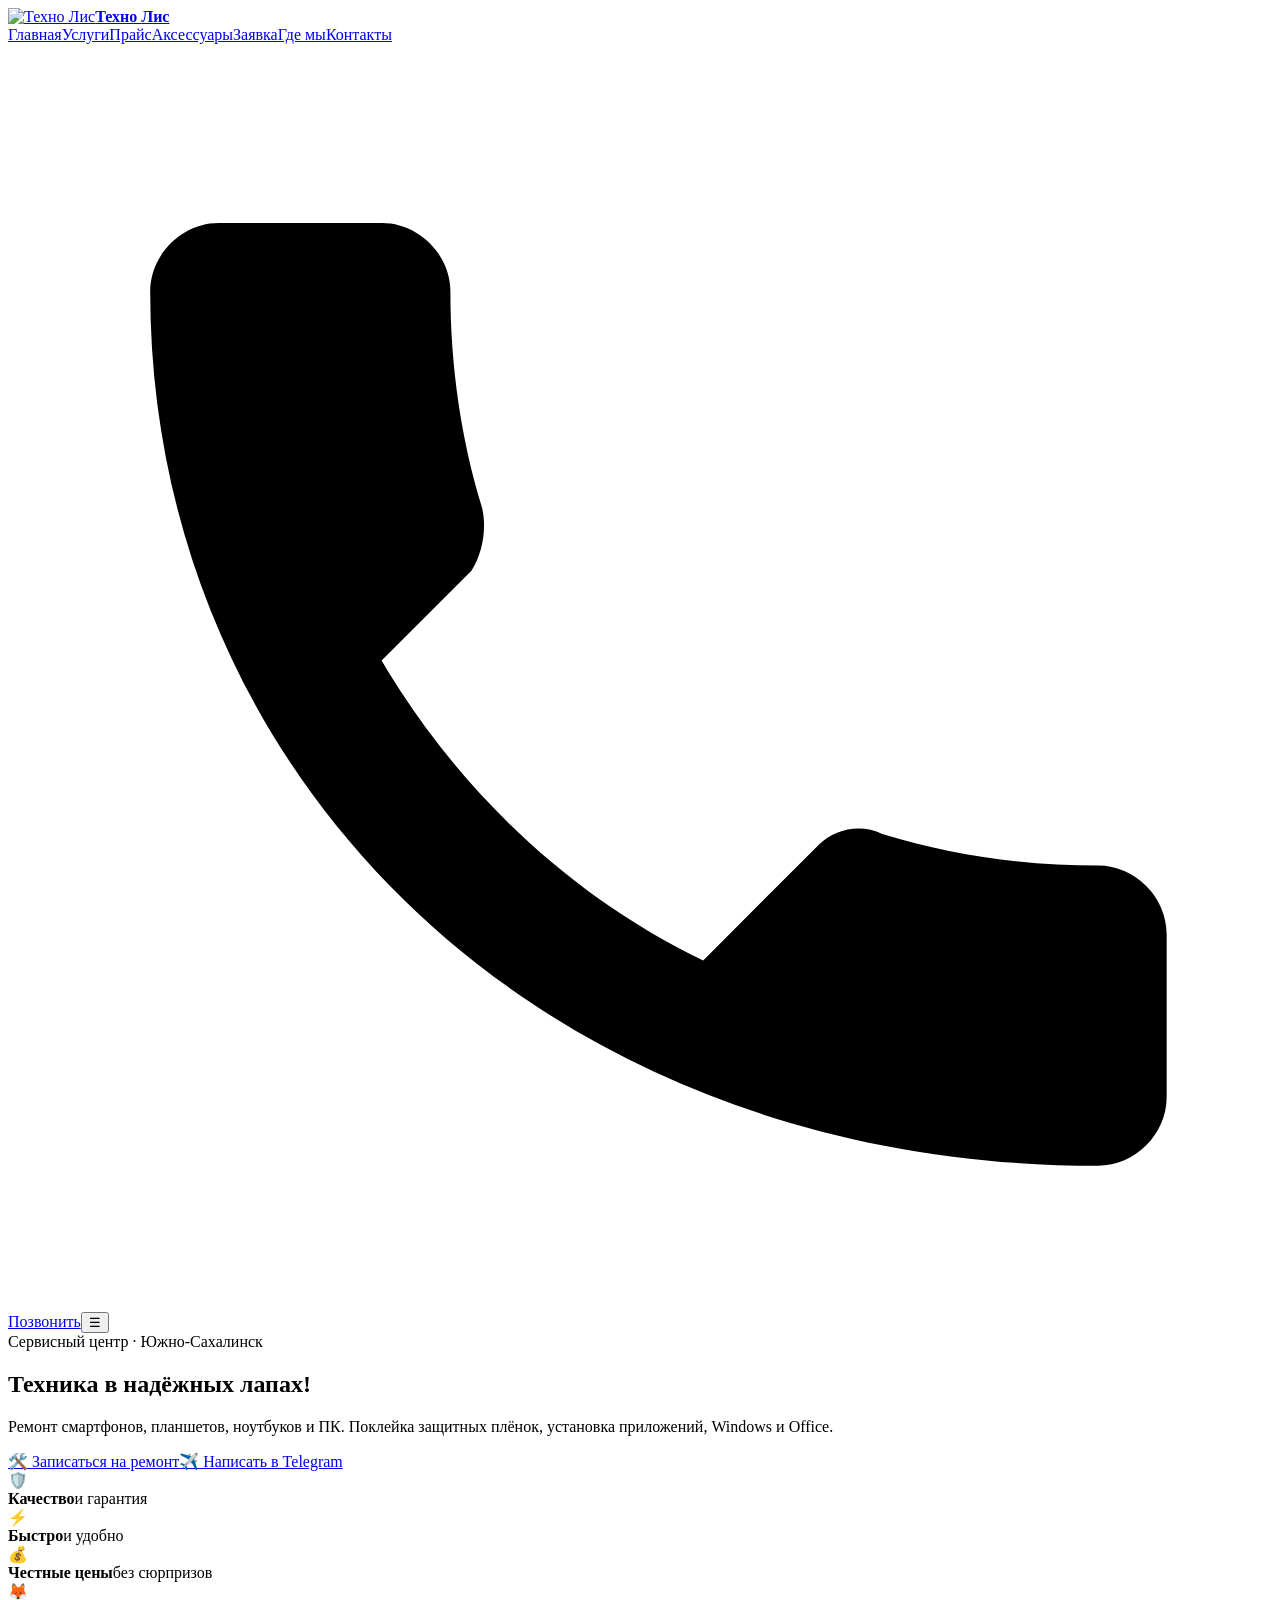
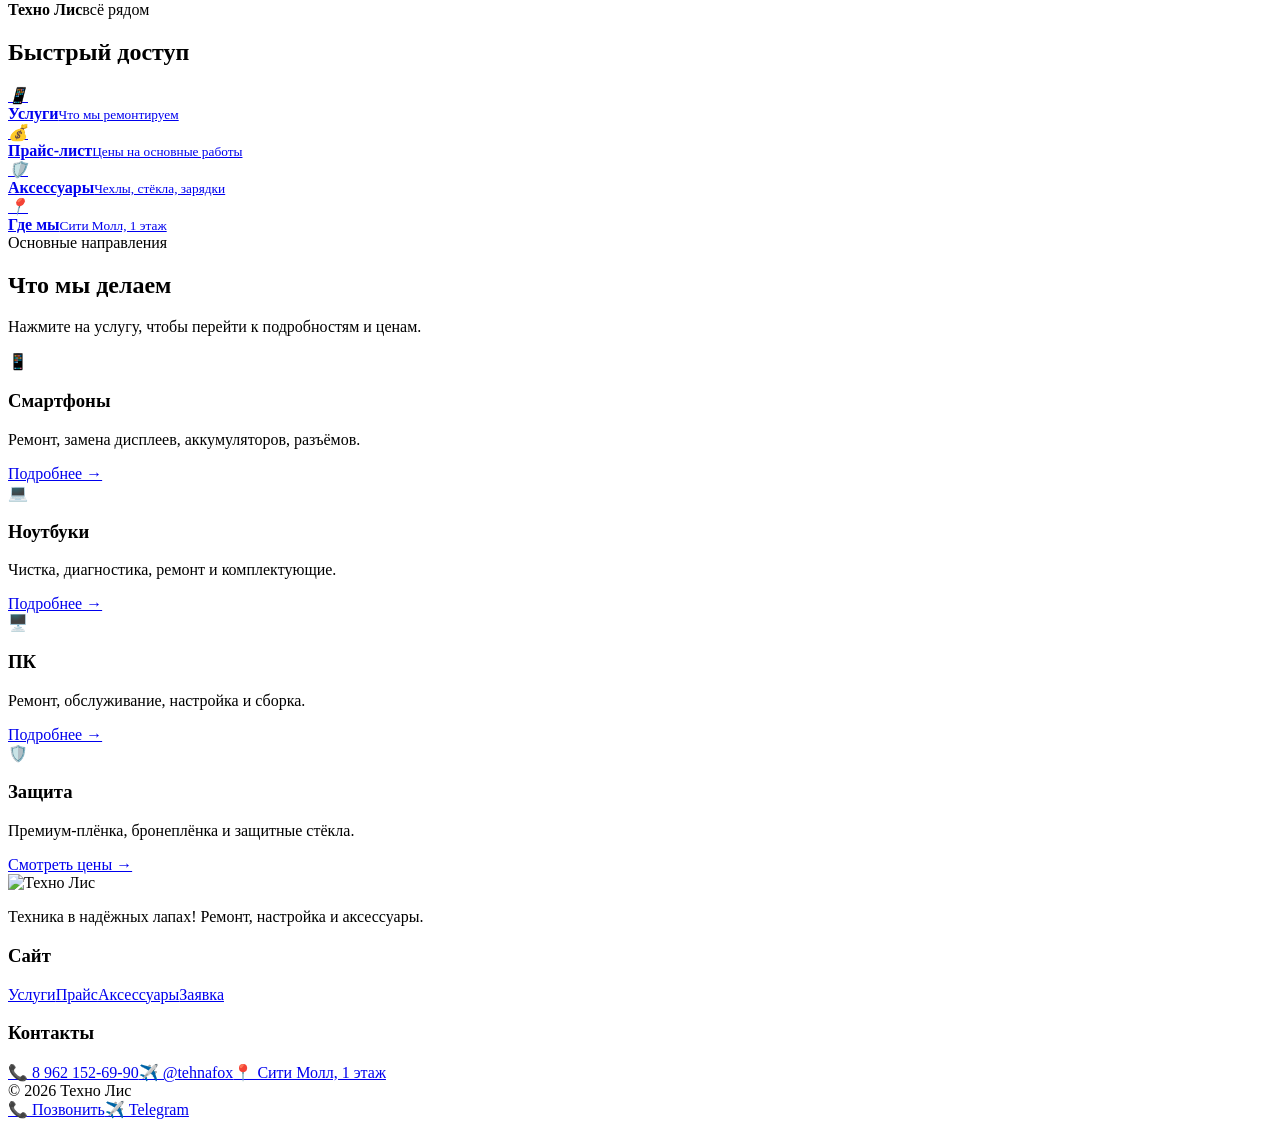
==== commit b20d725c: "Add files via upload" ====
--- a/index.html
+++ b/index.html
@@ -1 +1 @@
-<!doctype html><html lang="ru"><head><meta charset="utf-8"><meta name="viewport" content="width=device-width,initial-scale=1"><title>Техно Лис — ремонт техники</title><meta name="description" content="Техно Лис — ремонт техники в Южно-Сахалинске. ТРК Сити Молл, 1 этаж."><link rel="stylesheet" href="css/style.css"></head><body><header class="header"><div class="container head"><a class="brand" href="index.html"><img class="logo" src="images/logo.png" alt="Техно Лис"><b>Техно <span>Лис</span></b></a><nav class="nav"><a href="index.html">Главная</a><a href="services.html">Услуги</a><a href="price.html">Прайс</a><a href="accessories.html">Аксессуары</a><a href="repair.html">Заявка</a><a href="location.html">Где мы</a><a href="contacts.html">Контакты</a></nav><a class="phone" href="tel:+79621526990"><svg viewBox="0 0 24 24"><path d="M6.6 10.8c1.4 2.8 3.7 5.2 6.6 6.6l2.2-2.2c.3-.3.8-.4 1.2-.2 1.3.4 2.7.6 4.1.6.7 0 1.3.6 1.3 1.3V20c0 .7-.6 1.3-1.3 1.3C10.1 21.3 2.7 13.9 2.7 4.7 2.7 4 3.3 3.4 4 3.4h3.1c.7 0 1.3.6 1.3 1.3 0 1.4.2 2.8.6 4.1.1.4 0 .9-.2 1.2l-2.2 2.2z"/></svg><span>Позвонить</span></a></div></header><main><section class="hero"><div class="container homegrid"><div><div class="eyebrow">Сервисный центр · Южно-Сахалинск</div><h1>Техника в <span>надёжных лапах!</span></h1><p>Ремонт смартфонов, планшетов, ноутбуков, ПК и другой техники. Поклейка плёнок, установка Windows и Office.</p><div class="actions"><a class="btn orange" href="repair.html">🛠️ Записаться на ремонт</a><a class="btn black" href="https://t.me/tehnafox" target="_blank">✈️ Telegram</a></div><div class="adv"><div><span class="mini">🛡️</span><span><b>Гарантия</b><small>на работы</small></span></div><div><span class="mini">⚡</span><span><b>Быстро</b><small>без лишнего ожидания</small></span></div><div><span class="mini">💰</span><span><b>Прозрачно</b><small>понятный прайс</small></span></div><div><span class="mini">🦊</span><span><b>Техно Лис</b><small>всё в одном месте</small></span></div></div></div><aside class="panel"><h2>Быстрый переход</h2><div class="quick"><a href="services.html">📱 <div><b>Услуги</b><small>Что мы ремонтируем</small></div></a><a href="price.html">💰 <div><b>Прайс</b><small>Стоимость работ</small></div></a><a href="accessories.html">🛡️ <div><b>Аксессуары</b><small>Чехлы, стёкла, зарядки</small></div></a><a href="repair.html">📝 <div><b>Заявка</b><small>Записаться на ремонт</small></div></a></div></aside></div></section><section class="section"><div class="container"><div class="title"><div class="eyebrow">Популярное</div><h2>Основные услуги</h2><p>У каждой услуги есть переход к соответствующему разделу прайса.</p></div><div class="grid services"><article class="card"><div class="icon">📱</div><h3>Ремонт телефонов</h3><p>iPhone, Samsung, Xiaomi и другие бренды.</p><a class="link" href="price.html#phones">Смотреть цены →</a></article><article class="card"><div class="icon">💻</div><h3>Ремонт ноутбуков</h3><p>Диагностика, чистка и ремонт.</p><a class="link" href="price.html#laptops">Смотреть цены →</a></article><article class="card"><div class="icon">🖥️</div><h3>Ремонт ПК</h3><p>Сборка, обслуживание и ремонт.</p><a class="link" href="price.html#pc">Смотреть цены →</a></article><article class="card"><div class="icon">🛡️</div><h3>Плёнки и стёкла</h3><p>Защита экрана и камер.</p><a class="link" href="price.html#protection">Смотреть цены →</a></article></div></div></section></main><footer class="footer"><div class="container"><div class="footgrid"><div><img class="logo" src="images/logo.png" alt="Техно Лис"><p>Техника в надёжных лапах!</p></div><div><b>Навигация</b><a href="services.html">Услуги</a><a href="price.html">Прайс</a><a href="accessories.html">Аксессуары</a><a href="repair.html">Заявка</a><a href="location.html">Где мы</a></div><div><b>Контакты</b><a href="tel:+79621526990">📞 8 962 152-69-90</a><a href="https://t.me/tehnafox" target="_blank">✈️ @tehnafox</a><a href="location.html">📍 Сити Молл, 1 этаж</a></div></div><div class="copy">© 2026 Техно Лис. Все права защищены.</div></div></footer><div class="mobile"><a href="tel:+79621526990">📞 Позвонить</a><a href="https://t.me/tehnafox" target="_blank">✈️ Telegram</a></div><script src="js/script.js"></script></body></html>+<!doctype html><html lang="ru"><head><meta charset="utf-8"><meta name="viewport" content="width=device-width,initial-scale=1"><title>Техно Лис — ремонт техники</title><meta name="description" content="Техно Лис — ремонт техники в Южно-Сахалинске"><link rel="stylesheet" href="css/style.css"></head><body><header class="header"><div class="container head"><a class="brand" href="index.html"><img class="logo" src="images/logo.png" alt="Техно Лис"><strong>Техно <span>Лис</span></strong></a><nav class="nav"><a href="index.html">Главная</a><a href="services.html">Услуги</a><a href="price.html">Прайс</a><a href="accessories.html">Аксессуары</a><a href="repair.html">Заявка</a><a href="location.html">Где мы</a><a href="contacts.html">Контакты</a></nav><a class="call" href="tel:+79621526990"><svg viewBox="0 0 24 24"><path d="M6.6 10.8c1.4 2.8 3.7 5.2 6.6 6.6l2.2-2.2c.3-.3.8-.4 1.2-.2 1.3.4 2.7.6 4.1.6.7 0 1.3.6 1.3 1.3V20c0 .7-.6 1.3-1.3 1.3C10.1 21.3 2.7 13.9 2.7 4.7 2.7 4 3.3 3.4 4 3.4h3.1c.7 0 1.3.6 1.3 1.3 0 1.4.2 2.8.6 4.1.1.4 0 .9-.2 1.2l-2.2 2.2z"/></svg><span>Позвонить</span></a><button class="burger" onclick="toggleMenu()">☰</button></div></header><main><section class="hero"><div class="container hero-grid"><div><div class="eyebrow">Сервисный центр · Южно-Сахалинск</div><h1>Техника в <span>надёжных лапах!</span></h1><p>Ремонт смартфонов, планшетов, ноутбуков и ПК. Поклейка защитных плёнок, установка приложений, Windows и Office.</p><div class="actions"><a class="btn orange" href="repair.html">🛠️ Записаться на ремонт</a><a class="btn black" href="https://t.me/tehnafox" target="_blank">✈️ Написать в Telegram</a></div><div class="facts"><div class="fact"><div class="fact-icon">🛡️</div><div><b>Качество</b><span>и гарантия</span></div></div><div class="fact"><div class="fact-icon">⚡</div><div><b>Быстро</b><span>и удобно</span></div></div><div class="fact"><div class="fact-icon">💰</div><div><b>Честные цены</b><span>без сюрпризов</span></div></div><div class="fact"><div class="fact-icon">🦊</div><div><b>Техно Лис</b><span>всё рядом</span></div></div></div></div><aside class="hero-card"><h2>Быстрый доступ</h2><div class="quick"><a href="services.html"><i>📱</i><div><b>Услуги</b><small>Что мы ремонтируем</small></div></a><a href="price.html"><i>💰</i><div><b>Прайс-лист</b><small>Цены на основные работы</small></div></a><a href="accessories.html"><i>🛡️</i><div><b>Аксессуары</b><small>Чехлы, стёкла, зарядки</small></div></a><a href="location.html"><i>📍</i><div><b>Где мы</b><small>Сити Молл, 1 этаж</small></div></a></div></aside></div></section><section class="section"><div class="container"><div class="section-head"><div class="eyebrow">Основные направления</div><h2>Что мы делаем</h2><p>Нажмите на услугу, чтобы перейти к подробностям и ценам.</p></div><div class="cards"><article class="card"><div class="icon">📱</div><h3>Смартфоны</h3><p>Ремонт, замена дисплеев, аккумуляторов, разъёмов.</p><a class="link" href="services.html">Подробнее →</a></article><article class="card"><div class="icon">💻</div><h3>Ноутбуки</h3><p>Чистка, диагностика, ремонт и комплектующие.</p><a class="link" href="services.html">Подробнее →</a></article><article class="card"><div class="icon">🖥️</div><h3>ПК</h3><p>Ремонт, обслуживание, настройка и сборка.</p><a class="link" href="services.html">Подробнее →</a></article><article class="card"><div class="icon">🛡️</div><h3>Защита</h3><p>Премиум-плёнка, бронеплёнка и защитные стёкла.</p><a class="link" href="price.html">Смотреть цены →</a></article></div></div></section></main><footer class="footer"><div class="container"><div class="footer-grid"><div><img class="logo" src="images/logo.png" alt="Техно Лис"><p>Техника в надёжных лапах! Ремонт, настройка и аксессуары.</p></div><div><h3>Сайт</h3><a href="services.html">Услуги</a><a href="price.html">Прайс</a><a href="accessories.html">Аксессуары</a><a href="repair.html">Заявка</a></div><div><h3>Контакты</h3><a href="tel:+79621526990">📞 8 962 152-69-90</a><a href="https://t.me/tehnafox" target="_blank">✈️ @tehnafox</a><a href="location.html">📍 Сити Молл, 1 этаж</a></div></div><div class="copy">© 2026 Техно Лис</div></div></footer><div class="mobilebar"><a href="tel:+79621526990">📞 Позвонить</a><a href="https://t.me/tehnafox" target="_blank">✈️ Telegram</a></div><script src="js/script.js"></script></body></html>
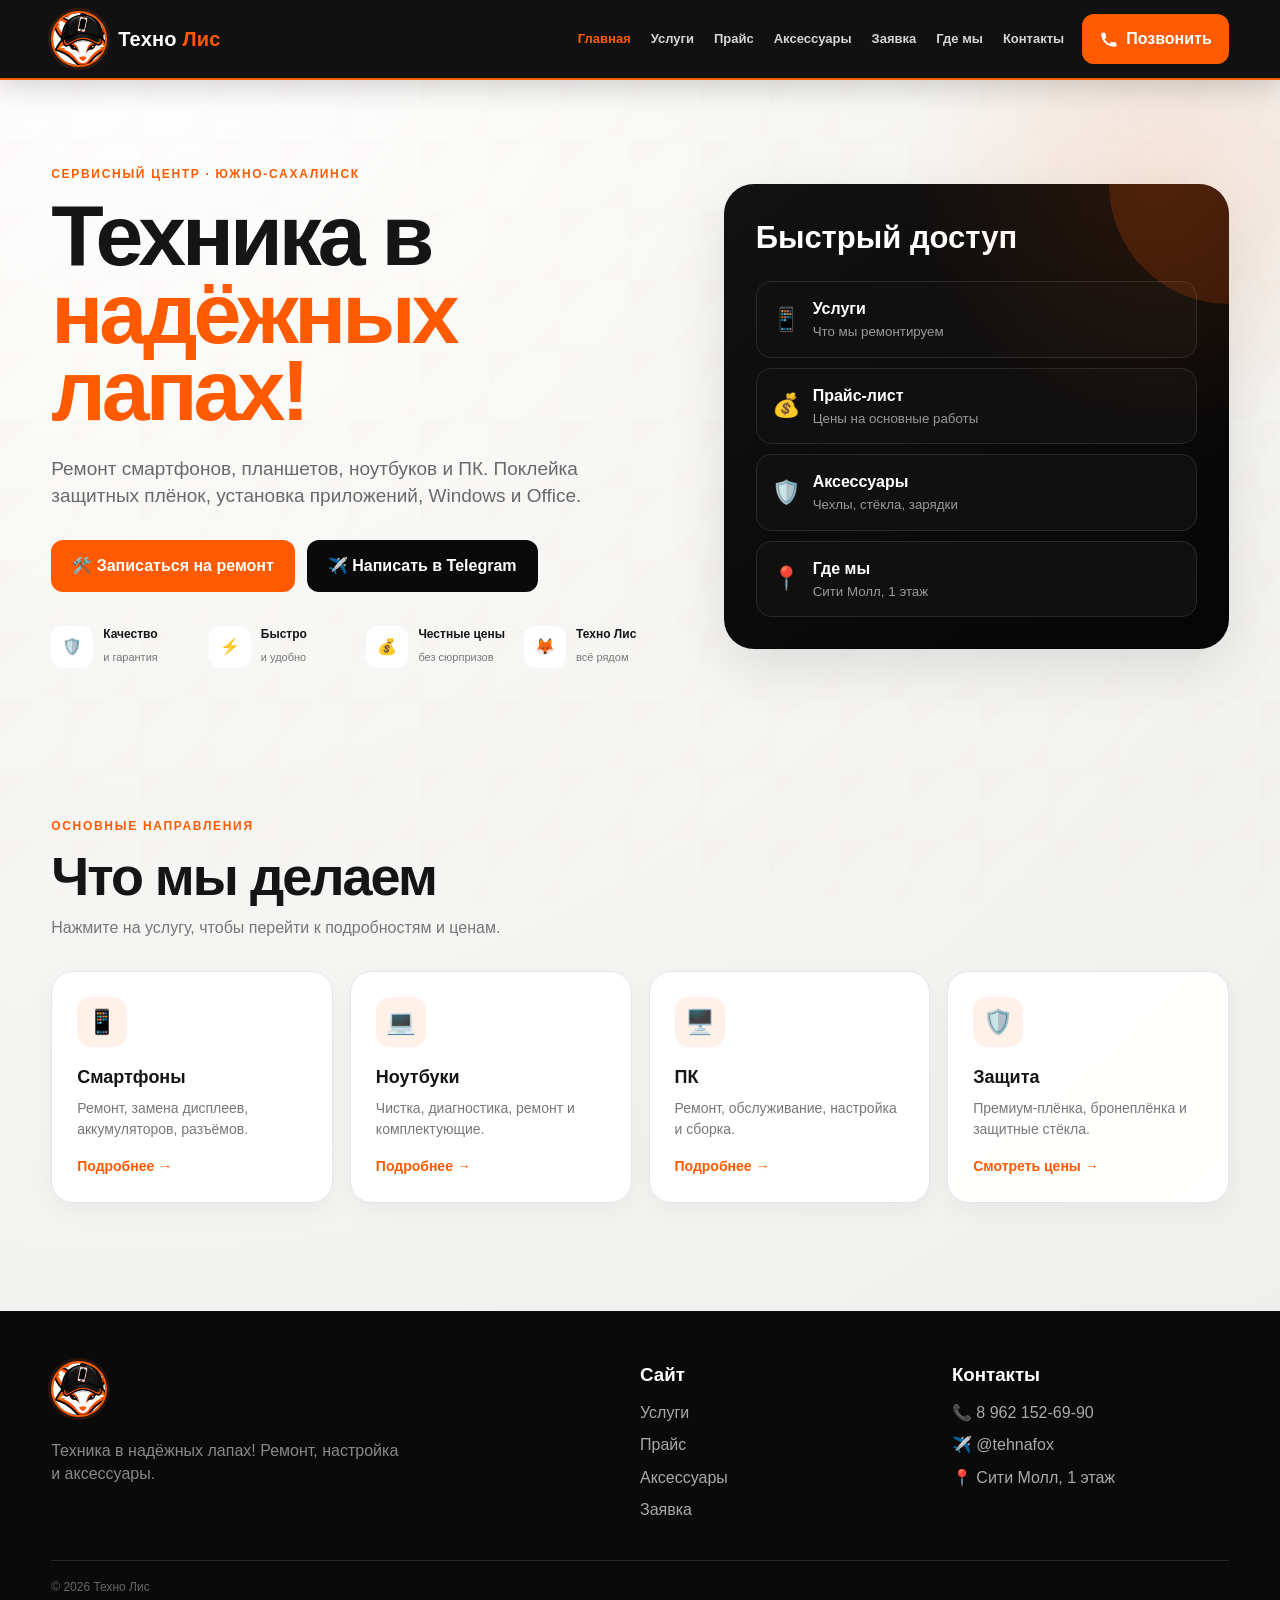
==== commit c1a35d37: "Add files via upload" ====
--- a/index.html
+++ b/index.html
@@ -1 +1 @@
-<!doctype html><html lang="ru"><head><meta charset="utf-8"><meta name="viewport" content="width=device-width,initial-scale=1"><title>Техно Лис — ремонт техники</title><meta name="description" content="Техно Лис — ремонт техники в Южно-Сахалинске"><link rel="stylesheet" href="css/style.css"></head><body><header class="header"><div class="container head"><a class="brand" href="index.html"><img class="logo" src="images/logo.png" alt="Техно Лис"><strong>Техно <span>Лис</span></strong></a><nav class="nav"><a href="index.html">Главная</a><a href="services.html">Услуги</a><a href="price.html">Прайс</a><a href="accessories.html">Аксессуары</a><a href="repair.html">Заявка</a><a href="location.html">Где мы</a><a href="contacts.html">Контакты</a></nav><a class="call" href="tel:+79621526990"><svg viewBox="0 0 24 24"><path d="M6.6 10.8c1.4 2.8 3.7 5.2 6.6 6.6l2.2-2.2c.3-.3.8-.4 1.2-.2 1.3.4 2.7.6 4.1.6.7 0 1.3.6 1.3 1.3V20c0 .7-.6 1.3-1.3 1.3C10.1 21.3 2.7 13.9 2.7 4.7 2.7 4 3.3 3.4 4 3.4h3.1c.7 0 1.3.6 1.3 1.3 0 1.4.2 2.8.6 4.1.1.4 0 .9-.2 1.2l-2.2 2.2z"/></svg><span>Позвонить</span></a><button class="burger" onclick="toggleMenu()">☰</button></div></header><main><section class="hero"><div class="container hero-grid"><div><div class="eyebrow">Сервисный центр · Южно-Сахалинск</div><h1>Техника в <span>надёжных лапах!</span></h1><p>Ремонт смартфонов, планшетов, ноутбуков и ПК. Поклейка защитных плёнок, установка приложений, Windows и Office.</p><div class="actions"><a class="btn orange" href="repair.html">🛠️ Записаться на ремонт</a><a class="btn black" href="https://t.me/tehnafox" target="_blank">✈️ Написать в Telegram</a></div><div class="facts"><div class="fact"><div class="fact-icon">🛡️</div><div><b>Качество</b><span>и гарантия</span></div></div><div class="fact"><div class="fact-icon">⚡</div><div><b>Быстро</b><span>и удобно</span></div></div><div class="fact"><div class="fact-icon">💰</div><div><b>Честные цены</b><span>без сюрпризов</span></div></div><div class="fact"><div class="fact-icon">🦊</div><div><b>Техно Лис</b><span>всё рядом</span></div></div></div></div><aside class="hero-card"><h2>Быстрый доступ</h2><div class="quick"><a href="services.html"><i>📱</i><div><b>Услуги</b><small>Что мы ремонтируем</small></div></a><a href="price.html"><i>💰</i><div><b>Прайс-лист</b><small>Цены на основные работы</small></div></a><a href="accessories.html"><i>🛡️</i><div><b>Аксессуары</b><small>Чехлы, стёкла, зарядки</small></div></a><a href="location.html"><i>📍</i><div><b>Где мы</b><small>Сити Молл, 1 этаж</small></div></a></div></aside></div></section><section class="section"><div class="container"><div class="section-head"><div class="eyebrow">Основные направления</div><h2>Что мы делаем</h2><p>Нажмите на услугу, чтобы перейти к подробностям и ценам.</p></div><div class="cards"><article class="card"><div class="icon">📱</div><h3>Смартфоны</h3><p>Ремонт, замена дисплеев, аккумуляторов, разъёмов.</p><a class="link" href="services.html">Подробнее →</a></article><article class="card"><div class="icon">💻</div><h3>Ноутбуки</h3><p>Чистка, диагностика, ремонт и комплектующие.</p><a class="link" href="services.html">Подробнее →</a></article><article class="card"><div class="icon">🖥️</div><h3>ПК</h3><p>Ремонт, обслуживание, настройка и сборка.</p><a class="link" href="services.html">Подробнее →</a></article><article class="card"><div class="icon">🛡️</div><h3>Защита</h3><p>Премиум-плёнка, бронеплёнка и защитные стёкла.</p><a class="link" href="price.html">Смотреть цены →</a></article></div></div></section></main><footer class="footer"><div class="container"><div class="footer-grid"><div><img class="logo" src="images/logo.png" alt="Техно Лис"><p>Техника в надёжных лапах! Ремонт, настройка и аксессуары.</p></div><div><h3>Сайт</h3><a href="services.html">Услуги</a><a href="price.html">Прайс</a><a href="accessories.html">Аксессуары</a><a href="repair.html">Заявка</a></div><div><h3>Контакты</h3><a href="tel:+79621526990">📞 8 962 152-69-90</a><a href="https://t.me/tehnafox" target="_blank">✈️ @tehnafox</a><a href="location.html">📍 Сити Молл, 1 этаж</a></div></div><div class="copy">© 2026 Техно Лис</div></div></footer><div class="mobilebar"><a href="tel:+79621526990">📞 Позвонить</a><a href="https://t.me/tehnafox" target="_blank">✈️ Telegram</a></div><script src="js/script.js"></script></body></html>+<!doctype html><html lang="ru"><head><meta charset="utf-8"><meta name="viewport" content="width=device-width,initial-scale=1"><title>Техно Лис — ремонт техники</title><meta name="description" content="Техно Лис — ремонт техники в Южно-Сахалинске"><link rel="stylesheet" href="style.css"></head><body><header class="header"><div class="container head"><a class="brand" href="index.html"><img class="logo" src="logo.png" alt="Техно Лис"><strong>Техно <span>Лис</span></strong></a><nav class="nav"><a href="index.html">Главная</a><a href="services.html">Услуги</a><a href="price.html">Прайс</a><a href="accessories.html">Аксессуары</a><a href="repair.html">Заявка</a><a href="location.html">Где мы</a><a href="contacts.html">Контакты</a></nav><a class="call" href="tel:+79621526990"><svg viewBox="0 0 24 24"><path d="M6.6 10.8c1.4 2.8 3.7 5.2 6.6 6.6l2.2-2.2c.3-.3.8-.4 1.2-.2 1.3.4 2.7.6 4.1.6.7 0 1.3.6 1.3 1.3V20c0 .7-.6 1.3-1.3 1.3C10.1 21.3 2.7 13.9 2.7 4.7 2.7 4 3.3 3.4 4 3.4h3.1c.7 0 1.3.6 1.3 1.3 0 1.4.2 2.8.6 4.1.1.4 0 .9-.2 1.2l-2.2 2.2z"/></svg><span>Позвонить</span></a><button class="burger" onclick="toggleMenu()">☰</button></div></header><main><section class="hero"><div class="container hero-grid"><div><div class="eyebrow">Сервисный центр · Южно-Сахалинск</div><h1>Техника в <span>надёжных лапах!</span></h1><p>Ремонт смартфонов, планшетов, ноутбуков и ПК. Поклейка защитных плёнок, установка приложений, Windows и Office.</p><div class="actions"><a class="btn orange" href="repair.html">🛠️ Записаться на ремонт</a><a class="btn black" href="https://t.me/tehnafox" target="_blank">✈️ Написать в Telegram</a></div><div class="facts"><div class="fact"><div class="fact-icon">🛡️</div><div><b>Качество</b><span>и гарантия</span></div></div><div class="fact"><div class="fact-icon">⚡</div><div><b>Быстро</b><span>и удобно</span></div></div><div class="fact"><div class="fact-icon">💰</div><div><b>Честные цены</b><span>без сюрпризов</span></div></div><div class="fact"><div class="fact-icon">🦊</div><div><b>Техно Лис</b><span>всё рядом</span></div></div></div></div><aside class="hero-card"><h2>Быстрый доступ</h2><div class="quick"><a href="services.html"><i>📱</i><div><b>Услуги</b><small>Что мы ремонтируем</small></div></a><a href="price.html"><i>💰</i><div><b>Прайс-лист</b><small>Цены на основные работы</small></div></a><a href="accessories.html"><i>🛡️</i><div><b>Аксессуары</b><small>Чехлы, стёкла, зарядки</small></div></a><a href="location.html"><i>📍</i><div><b>Где мы</b><small>Сити Молл, 1 этаж</small></div></a></div></aside></div></section><section class="section"><div class="container"><div class="section-head"><div class="eyebrow">Основные направления</div><h2>Что мы делаем</h2><p>Нажмите на услугу, чтобы перейти к подробностям и ценам.</p></div><div class="cards"><article class="card"><div class="icon">📱</div><h3>Смартфоны</h3><p>Ремонт, замена дисплеев, аккумуляторов, разъёмов.</p><a class="link" href="services.html">Подробнее →</a></article><article class="card"><div class="icon">💻</div><h3>Ноутбуки</h3><p>Чистка, диагностика, ремонт и комплектующие.</p><a class="link" href="services.html">Подробнее →</a></article><article class="card"><div class="icon">🖥️</div><h3>ПК</h3><p>Ремонт, обслуживание, настройка и сборка.</p><a class="link" href="services.html">Подробнее →</a></article><article class="card"><div class="icon">🛡️</div><h3>Защита</h3><p>Премиум-плёнка, бронеплёнка и защитные стёкла.</p><a class="link" href="price.html">Смотреть цены →</a></article></div></div></section></main><footer class="footer"><div class="container"><div class="footer-grid"><div><img class="logo" src="logo.png" alt="Техно Лис"><p>Техника в надёжных лапах! Ремонт, настройка и аксессуары.</p></div><div><h3>Сайт</h3><a href="services.html">Услуги</a><a href="price.html">Прайс</a><a href="accessories.html">Аксессуары</a><a href="repair.html">Заявка</a></div><div><h3>Контакты</h3><a href="tel:+79621526990">📞 8 962 152-69-90</a><a href="https://t.me/tehnafox" target="_blank">✈️ @tehnafox</a><a href="location.html">📍 Сити Молл, 1 этаж</a></div></div><div class="copy">© 2026 Техно Лис</div></div></footer><div class="mobilebar"><a href="tel:+79621526990">📞 Позвонить</a><a href="https://t.me/tehnafox" target="_blank">✈️ Telegram</a></div><script src="script.js"></script></body></html>
--- a/style.css
+++ b/style.css
@@ -0,0 +1,14 @@
+
+:root{--orange:#ff5a00;--orange2:#ff7a1a;--black:#0a0a0a;--dark:#141414;--white:#fff;--bg:#f4f4f2;--muted:#777;--line:#e5e5e5;--shadow:0 18px 55px rgba(0,0,0,.10);--r:22px}
+*{box-sizing:border-box}html{scroll-behavior:smooth}body{margin:0;font-family:Arial,Helvetica,sans-serif;color:#151515;background:radial-gradient(circle at 10% 0,#fff 0,#f7f7f5 32%,#ededeb 100%);line-height:1.45}body:before{content:"";position:fixed;inset:0;pointer-events:none;opacity:.28;background-image:linear-gradient(135deg,rgba(255,90,0,.035) 25%,transparent 25%),linear-gradient(315deg,rgba(255,90,0,.025) 25%,transparent 25%);background-size:70px 70px;z-index:-1}a{text-decoration:none;color:inherit}button,input,select,textarea{font:inherit}.container{width:min(1180px,92%);margin:auto}
+.header{position:sticky;top:0;z-index:1000;background:rgba(10,10,10,.97);border-bottom:2px solid var(--orange);box-shadow:0 6px 30px rgba(0,0,0,.18)}.head{height:78px;display:flex;align-items:center;gap:18px}.brand{display:flex;align-items:center;gap:11px}.logo{width:56px;height:56px;border-radius:50%;object-fit:cover;background:#fff;border:2px solid var(--orange);box-shadow:0 0 0 3px rgba(255,90,0,.12)}.brand strong{font-size:20px;color:#fff;letter-spacing:.2px}.brand strong span{color:var(--orange)}.nav{margin-left:auto;display:flex;align-items:center;gap:20px}.nav a{color:#d6d6d6;font-size:13px;font-weight:800}.nav a:hover,.nav a.active{color:var(--orange)}.call{display:inline-flex;align-items:center;gap:8px;background:var(--orange);color:#fff;padding:13px 17px;border-radius:12px;font-weight:900;white-space:nowrap}.call svg{width:19px;height:19px;fill:#fff}.burger{display:none;margin-left:auto;background:#202020;border:1px solid #333;color:#fff;border-radius:11px;width:45px;height:45px;font-size:23px}
+.hero{padding:86px 0 72px;overflow:hidden;position:relative}.hero:after{content:"";position:absolute;right:-160px;top:-180px;width:560px;height:560px;border-radius:50%;background:radial-gradient(circle,#ff5a001c,transparent 65%);pointer-events:none}.hero-grid{display:grid;grid-template-columns:1.1fr .9fr;gap:55px;align-items:center}.eyebrow{color:var(--orange);font-size:12px;font-weight:900;text-transform:uppercase;letter-spacing:1.7px;margin-bottom:14px}.hero h1{font-size:clamp(48px,7.3vw,86px);line-height:.9;letter-spacing:-4px;margin:0;max-width:820px}.hero h1 span,.page-head h1 span{color:var(--orange)}.hero p{font-size:19px;color:#696969;max-width:680px;margin:25px 0 30px}.actions{display:flex;gap:12px;flex-wrap:wrap}.btn{display:inline-flex;justify-content:center;align-items:center;gap:9px;min-height:52px;padding:0 21px;border:0;border-radius:12px;font-weight:900;cursor:pointer;transition:.2s}.btn:hover{transform:translateY(-2px)}.orange{background:var(--orange);color:#fff}.black{background:#0a0a0a;color:#fff}.white{background:#fff;border:1px solid var(--line)}.hero-card{background:linear-gradient(145deg,#121212,#050505);color:#fff;border-radius:30px;padding:32px;box-shadow:var(--shadow);position:relative;overflow:hidden}.hero-card:before{content:"";position:absolute;width:240px;height:240px;background:var(--orange);border-radius:50%;right:-120px;top:-120px;opacity:.18}.hero-card h2{margin:0 0 20px;font-size:31px}.quick{display:grid;gap:10px}.quick a{display:flex;gap:12px;align-items:center;padding:15px;border:1px solid #292929;border-radius:15px;background:#101010}.quick a:hover{border-color:#ff5a00}.quick i{font-style:normal;font-size:23px}.quick b{display:block}.quick small{display:block;color:#999;margin-top:2px}.section{padding:78px 0}.section-head{margin-bottom:32px}.section-head h2{margin:0;font-size:clamp(34px,5vw,54px);letter-spacing:-2px;line-height:1}.section-head p{color:var(--muted);max-width:690px;margin:13px 0 0}.cards{display:grid;grid-template-columns:repeat(4,1fr);gap:17px}.card{background:rgba(255,255,255,.94);border:1px solid var(--line);border-radius:var(--r);padding:25px;box-shadow:0 7px 25px rgba(0,0,0,.045);transition:.2s}.card:hover{transform:translateY(-4px);border-color:#ffb38b;box-shadow:var(--shadow)}.icon{width:50px;height:50px;border-radius:14px;background:#fff0e8;display:grid;place-items:center;font-size:24px;margin-bottom:17px}.card h3{margin:0 0 8px;font-size:18px}.card p{margin:0;color:#777;font-size:14px}.link{display:inline-block;margin-top:17px;color:var(--orange);font-weight:900;font-size:14px}.facts{display:grid;grid-template-columns:repeat(4,1fr);gap:13px;margin-top:34px}.fact{display:flex;gap:10px;align-items:center}.fact-icon{width:42px;height:42px;display:grid;place-items:center;background:#fff;border-radius:12px}.fact b{font-size:12px;display:block}.fact span{font-size:11px;color:#777}
+.page-head{padding:75px 0 52px;background:linear-gradient(120deg,#fff,#f0f0ee)}.page-head h1{font-size:clamp(45px,6.5vw,75px);line-height:.94;letter-spacing:-3px;margin:0}.page-head p{max-width:720px;color:#707070;font-size:18px;margin:20px 0 0}.service-grid{display:grid;grid-template-columns:repeat(4,1fr);gap:17px}.cta{margin-top:30px;background:#0a0a0a;color:#fff;border-radius:24px;padding:30px;display:flex;align-items:center;justify-content:space-between;gap:20px}.cta h3{margin:0 0 5px;font-size:26px}.cta p{margin:0;color:#999}
+.tabs{display:flex;gap:8px;flex-wrap:wrap;margin-bottom:18px}.tab{border:1px solid #ddd;background:#fff;border-radius:11px;padding:12px 16px;font-weight:900;cursor:pointer}.tab.active{background:var(--orange);border-color:var(--orange);color:#fff}.price-box{background:#fff;border:1px solid var(--line);border-radius:20px;overflow:hidden;box-shadow:0 8px 30px rgba(0,0,0,.05)}.price-title{background:#0a0a0a;color:#fff;padding:17px 20px;font-weight:900;font-size:18px}.price-title span{color:var(--orange)}.price-row{display:grid;grid-template-columns:1fr 180px;gap:20px;padding:17px 20px;border-bottom:1px solid var(--line)}.price-row:last-child{border-bottom:0}.price{font-weight:900;color:var(--orange);text-align:right}.note{margin-top:15px;padding:16px 18px;border-radius:13px;background:#fff2e9;color:#704b38}.price-cta{margin-top:28px;text-align:center}
+.form-layout{display:grid;grid-template-columns:1fr 340px;gap:20px;align-items:start}.form{background:#fff;border:1px solid var(--line);border-radius:24px;padding:29px;box-shadow:var(--shadow)}.form-grid{display:grid;grid-template-columns:1fr 1fr;gap:16px}.field{display:grid;gap:7px}.field.full{grid-column:1/-1}.field label{font-size:13px;font-weight:900}.field input,.field select,.field textarea{width:100%;border:1px solid #d8d8d8;border-radius:12px;padding:14px 15px;outline:0;background:#fff}.field textarea{min-height:130px;resize:vertical}.field input:focus,.field select:focus,.field textarea:focus{border-color:var(--orange);box-shadow:0 0 0 3px #ff5a0018}.side{background:#0a0a0a;color:#fff;border-radius:24px;padding:28px}.side h3{font-size:25px;margin:0 0 10px}.side p{color:#999}.side ul{list-style:none;padding:0;margin:20px 0 0;display:grid;gap:12px;color:#ddd}.notice{display:none;margin-top:14px;padding:14px;border-radius:12px;background:#e9f8ef;color:#146b38;font-weight:800}
+.info-grid{display:grid;grid-template-columns:360px 1fr;gap:22px}.info{background:#fff;border:1px solid var(--line);border-radius:24px;padding:28px;box-shadow:var(--shadow)}.info h2{margin:0 0 22px;font-size:33px}.info-item{margin:0 0 19px}.info-item small{display:block;color:#777;margin-bottom:4px}.info-item strong{line-height:1.5}.info-item a{color:var(--orange)}.map{border-radius:24px;overflow:hidden;border:1px solid #ddd;min-height:470px;background:#ddd}.map iframe{width:100%;height:100%;min-height:470px;border:0}.contact-grid{display:grid;grid-template-columns:repeat(3,1fr);gap:18px}
+.footer{background:#0a0a0a;color:#fff;padding:50px 0 25px;margin-top:30px}.footer-grid{display:grid;grid-template-columns:2fr 1fr 1fr;gap:35px}.footer p{color:#888;max-width:360px}.footer h3{margin:0 0 13px}.footer a{display:block;color:#aaa;margin:9px 0}.footer a:hover{color:var(--orange)}.copy{border-top:1px solid #262626;margin-top:30px;padding-top:18px;color:#666;font-size:12px}.mobilebar{display:none}
+@media(max-width:1000px){.nav{gap:12px}.nav a{font-size:12px}.cards,.service-grid{grid-template-columns:repeat(2,1fr)}.hero-grid{grid-template-columns:1fr}.facts{grid-template-columns:repeat(2,1fr)}.form-layout{grid-template-columns:1fr}.info-grid{grid-template-columns:1fr}.map{min-height:380px}.footer-grid{grid-template-columns:1fr 1fr}}
+@media(max-width:720px){body{padding-bottom:66px}.head{height:68px}.logo{width:50px;height:50px}.brand strong{display:none}.nav{display:none}.burger{display:block}.call{width:46px;height:46px;padding:0;border-radius:50%;margin-left:0}.call span{display:none}.hero{padding:58px 0 52px}.hero h1{font-size:51px;letter-spacing:-3px}.hero p{font-size:17px}.hero-card{padding:25px}.section{padding:60px 0}.cards,.service-grid{grid-template-columns:1fr 1fr;gap:10px}.card{padding:19px}.card h3{font-size:15px}.card p{font-size:12px}.facts{gap:14px 7px}.fact b{font-size:10px}.fact span{font-size:9px}.page-head{padding:58px 0 43px}.page-head h1{font-size:47px}.form-grid{grid-template-columns:1fr}.field.full{grid-column:auto}.price-row{grid-template-columns:1fr 120px;padding:15px;font-size:13px}.cta{display:block}.cta .btn{margin-top:18px;width:100%}.contact-grid{grid-template-columns:1fr}.footer-grid{grid-template-columns:1fr}.mobilebar{display:grid;position:fixed;bottom:0;left:0;right:0;height:66px;z-index:2000;background:#0a0a0a;border-top:2px solid var(--orange);grid-template-columns:1fr 1fr}.mobilebar a{display:flex;justify-content:center;align-items:center;color:#fff;font-weight:900;font-size:13px}.mobilebar a:first-child{background:var(--orange)}}
+@media(max-width:390px){.cards,.service-grid{grid-template-columns:1fr}.hero h1{font-size:44px}}
+@media(max-width:720px){.nav.mobile-open{display:flex;position:absolute;top:68px;left:0;right:0;background:#0a0a0a;flex-direction:column;align-items:stretch;padding:12px 5%;border-bottom:2px solid var(--orange)}.nav.mobile-open a{padding:12px 0;font-size:14px}}
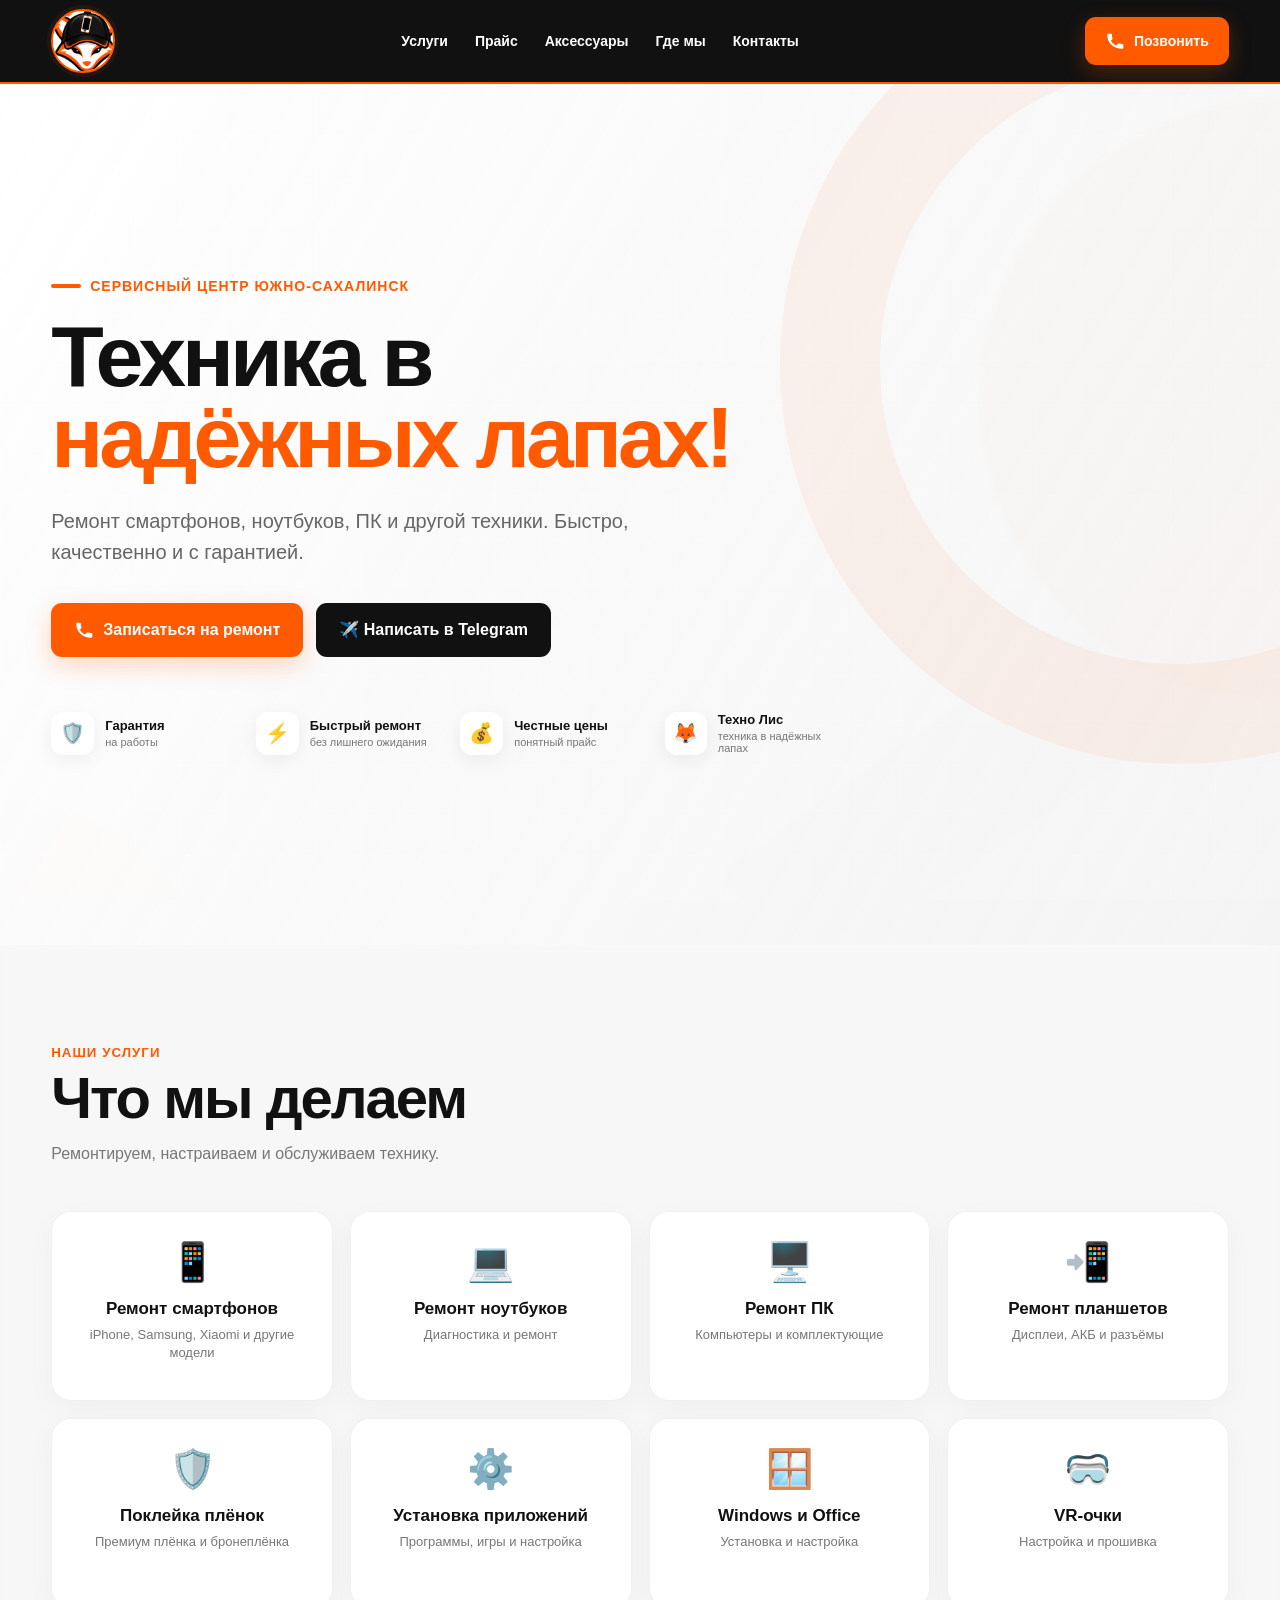
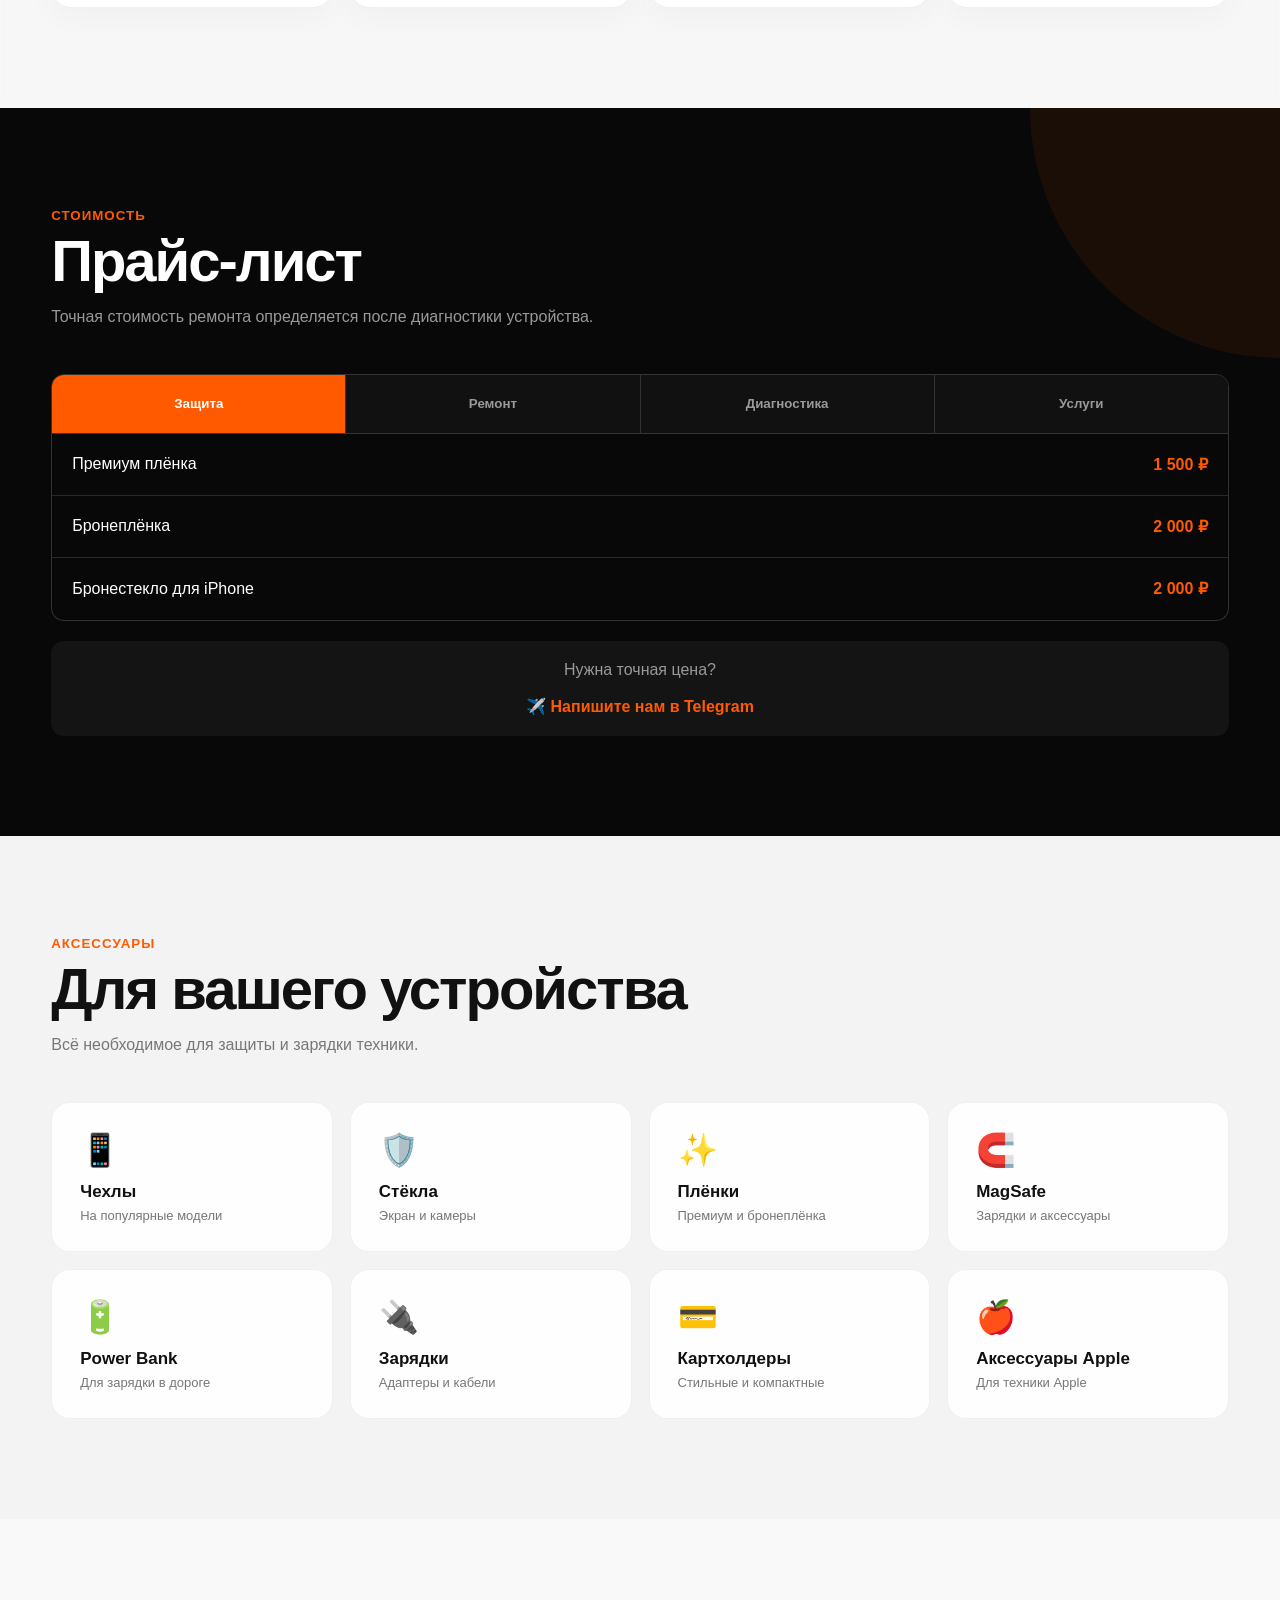
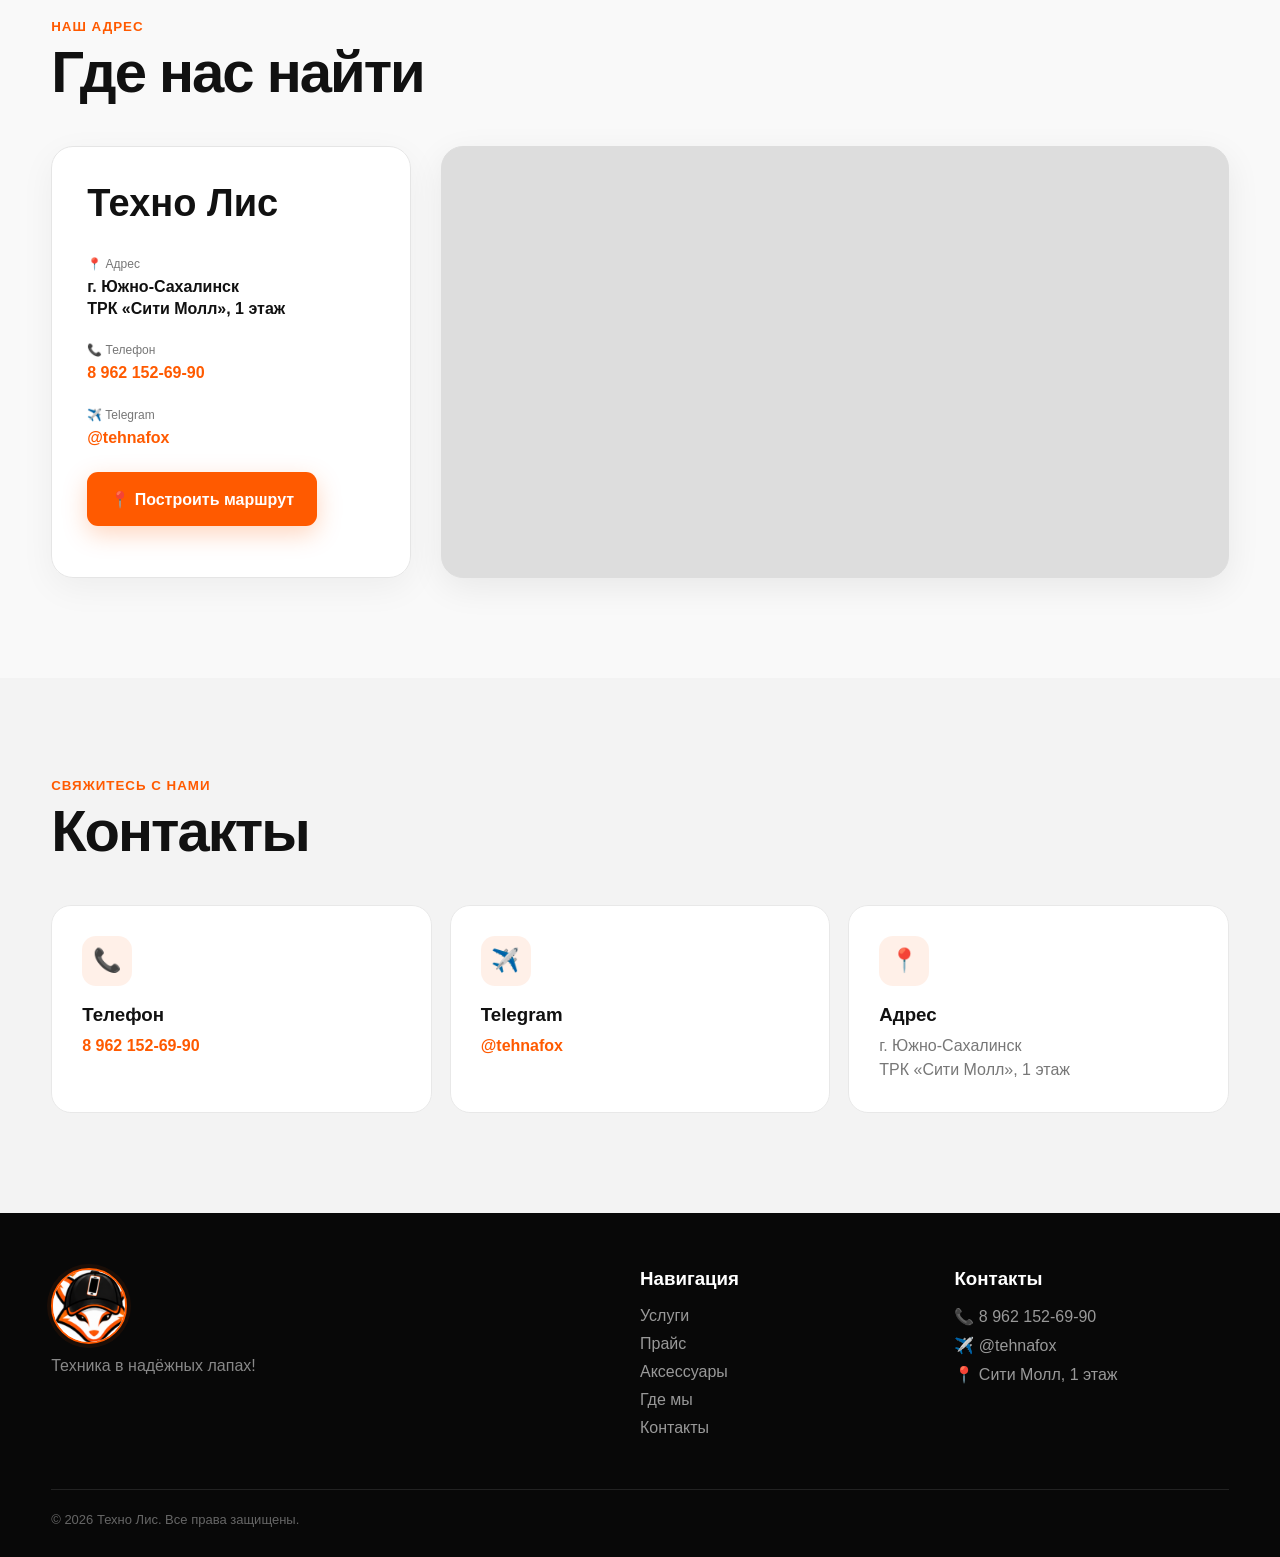
==== commit f0dc9c7c: "Create index.html" ====
--- a/index.html
+++ b/index.html
@@ -1 +1,3104 @@
-<!doctype html><html lang="ru"><head><meta charset="utf-8"><meta name="viewport" content="width=device-width,initial-scale=1"><title>Техно Лис — ремонт техники</title><meta name="description" content="Техно Лис — ремонт техники в Южно-Сахалинске"><link rel="stylesheet" href="style.css"></head><body><header class="header"><div class="container head"><a class="brand" href="index.html"><img class="logo" src="logo.png" alt="Техно Лис"><strong>Техно <span>Лис</span></strong></a><nav class="nav"><a href="index.html">Главная</a><a href="services.html">Услуги</a><a href="price.html">Прайс</a><a href="accessories.html">Аксессуары</a><a href="repair.html">Заявка</a><a href="location.html">Где мы</a><a href="contacts.html">Контакты</a></nav><a class="call" href="tel:+79621526990"><svg viewBox="0 0 24 24"><path d="M6.6 10.8c1.4 2.8 3.7 5.2 6.6 6.6l2.2-2.2c.3-.3.8-.4 1.2-.2 1.3.4 2.7.6 4.1.6.7 0 1.3.6 1.3 1.3V20c0 .7-.6 1.3-1.3 1.3C10.1 21.3 2.7 13.9 2.7 4.7 2.7 4 3.3 3.4 4 3.4h3.1c.7 0 1.3.6 1.3 1.3 0 1.4.2 2.8.6 4.1.1.4 0 .9-.2 1.2l-2.2 2.2z"/></svg><span>Позвонить</span></a><button class="burger" onclick="toggleMenu()">☰</button></div></header><main><section class="hero"><div class="container hero-grid"><div><div class="eyebrow">Сервисный центр · Южно-Сахалинск</div><h1>Техника в <span>надёжных лапах!</span></h1><p>Ремонт смартфонов, планшетов, ноутбуков и ПК. Поклейка защитных плёнок, установка приложений, Windows и Office.</p><div class="actions"><a class="btn orange" href="repair.html">🛠️ Записаться на ремонт</a><a class="btn black" href="https://t.me/tehnafox" target="_blank">✈️ Написать в Telegram</a></div><div class="facts"><div class="fact"><div class="fact-icon">🛡️</div><div><b>Качество</b><span>и гарантия</span></div></div><div class="fact"><div class="fact-icon">⚡</div><div><b>Быстро</b><span>и удобно</span></div></div><div class="fact"><div class="fact-icon">💰</div><div><b>Честные цены</b><span>без сюрпризов</span></div></div><div class="fact"><div class="fact-icon">🦊</div><div><b>Техно Лис</b><span>всё рядом</span></div></div></div></div><aside class="hero-card"><h2>Быстрый доступ</h2><div class="quick"><a href="services.html"><i>📱</i><div><b>Услуги</b><small>Что мы ремонтируем</small></div></a><a href="price.html"><i>💰</i><div><b>Прайс-лист</b><small>Цены на основные работы</small></div></a><a href="accessories.html"><i>🛡️</i><div><b>Аксессуары</b><small>Чехлы, стёкла, зарядки</small></div></a><a href="location.html"><i>📍</i><div><b>Где мы</b><small>Сити Молл, 1 этаж</small></div></a></div></aside></div></section><section class="section"><div class="container"><div class="section-head"><div class="eyebrow">Основные направления</div><h2>Что мы делаем</h2><p>Нажмите на услугу, чтобы перейти к подробностям и ценам.</p></div><div class="cards"><article class="card"><div class="icon">📱</div><h3>Смартфоны</h3><p>Ремонт, замена дисплеев, аккумуляторов, разъёмов.</p><a class="link" href="services.html">Подробнее →</a></article><article class="card"><div class="icon">💻</div><h3>Ноутбуки</h3><p>Чистка, диагностика, ремонт и комплектующие.</p><a class="link" href="services.html">Подробнее →</a></article><article class="card"><div class="icon">🖥️</div><h3>ПК</h3><p>Ремонт, обслуживание, настройка и сборка.</p><a class="link" href="services.html">Подробнее →</a></article><article class="card"><div class="icon">🛡️</div><h3>Защита</h3><p>Премиум-плёнка, бронеплёнка и защитные стёкла.</p><a class="link" href="price.html">Смотреть цены →</a></article></div></div></section></main><footer class="footer"><div class="container"><div class="footer-grid"><div><img class="logo" src="logo.png" alt="Техно Лис"><p>Техника в надёжных лапах! Ремонт, настройка и аксессуары.</p></div><div><h3>Сайт</h3><a href="services.html">Услуги</a><a href="price.html">Прайс</a><a href="accessories.html">Аксессуары</a><a href="repair.html">Заявка</a></div><div><h3>Контакты</h3><a href="tel:+79621526990">📞 8 962 152-69-90</a><a href="https://t.me/tehnafox" target="_blank">✈️ @tehnafox</a><a href="location.html">📍 Сити Молл, 1 этаж</a></div></div><div class="copy">© 2026 Техно Лис</div></div></footer><div class="mobilebar"><a href="tel:+79621526990">📞 Позвонить</a><a href="https://t.me/tehnafox" target="_blank">✈️ Telegram</a></div><script src="script.js"></script></body></html>+<!DOCTYPE html>
+<html lang="ru">
+
+<head>
+
+<meta charset="UTF-8">
+
+<meta name="viewport" content="width=device-width, initial-scale=1.0">
+
+<meta name="theme-color" content="#ff5a00">
+
+<title>Техно Лис — ремонт техники в Южно-Сахалинске</title>
+
+<meta name="description"
+content="Техно Лис — ремонт смартфонов, ноутбуков, ПК и другой техники в Южно-Сахалинске. ТРК Сити Молл, 1 этаж.">
+
+
+<style>
+
+/* =====================================================
+   01. ОСНОВА
+===================================================== */
+
+* {
+    margin: 0;
+    padding: 0;
+    box-sizing: border-box;
+}
+
+html {
+    scroll-behavior: smooth;
+}
+
+body {
+
+    font-family:
+        Arial,
+        Helvetica,
+        sans-serif;
+
+    color: #111;
+
+    background: #eeeeee;
+
+    overflow-x: hidden;
+}
+
+a {
+    text-decoration: none;
+    color: inherit;
+}
+
+button {
+    font-family: inherit;
+}
+
+.container {
+
+    width: min(1180px, 92%);
+
+    margin: 0 auto;
+}
+
+
+/* =====================================================
+   02. НОВЫЙ ФОН
+===================================================== */
+
+.site-background {
+
+    position: fixed;
+
+    inset: 0;
+
+    z-index: -10;
+
+    overflow: hidden;
+
+    background:
+
+        linear-gradient(
+            135deg,
+            #f8f8f8 0%,
+            #eeeeee 50%,
+            #f5f5f5 100%
+        );
+}
+
+
+/* Технологичная сетка */
+
+.site-background::before {
+
+    content: "";
+
+    position: absolute;
+
+    inset: 0;
+
+    opacity: .45;
+
+    background-image:
+
+        linear-gradient(
+            rgba(255,255,255,.8) 1px,
+            transparent 1px
+        ),
+
+        linear-gradient(
+            90deg,
+            rgba(255,255,255,.8) 1px,
+            transparent 1px
+        );
+
+    background-size: 45px 45px;
+}
+
+
+/* Большой оранжевый круг */
+
+.bg-circle-one {
+
+    position: absolute;
+
+    width: 600px;
+    height: 600px;
+
+    border-radius: 50%;
+
+    right: -300px;
+    top: 100px;
+
+    background: #ff5a00;
+
+    opacity: .055;
+
+    filter: blur(2px);
+}
+
+
+/* Второй круг */
+
+.bg-circle-two {
+
+    position: absolute;
+
+    width: 450px;
+    height: 450px;
+
+    border-radius: 50%;
+
+    left: -230px;
+    top: 800px;
+
+    background: #ff5a00;
+
+    opacity: .045;
+}
+
+
+/* Диагональная фигура */
+
+.bg-line {
+
+    position: absolute;
+
+    width: 900px;
+    height: 140px;
+
+    right: -300px;
+    top: 600px;
+
+    background: #ff5a00;
+
+    opacity: .025;
+
+    transform: rotate(-35deg);
+}
+
+
+/* =====================================================
+   03. HEADER
+===================================================== */
+
+header {
+
+    position: sticky;
+
+    top: 0;
+
+    z-index: 1000;
+
+    background:
+        rgba(8,8,8,.96);
+
+    border-bottom:
+        2px solid #ff5a00;
+
+    backdrop-filter:
+        blur(12px);
+}
+
+.header-inner {
+
+    min-height: 82px;
+
+    display: flex;
+
+    align-items: center;
+
+    justify-content: space-between;
+
+    gap: 25px;
+}
+
+
+/* =====================================================
+   04. ЛОГОТИП
+===================================================== */
+
+.logo-circle {
+
+    width: 64px;
+    height: 64px;
+
+    border-radius: 50%;
+
+    overflow: hidden;
+
+    background: #fff;
+
+    border:
+        2px solid #ff5a00;
+
+    display: flex;
+
+    align-items: center;
+
+    justify-content: center;
+
+    flex-shrink: 0;
+
+    box-shadow:
+        0 0 0 4px rgba(255,90,0,.08);
+}
+
+.logo-circle img {
+
+    width: 100%;
+    height: 100%;
+
+    object-fit: cover;
+
+    display: block;
+}
+
+
+/* =====================================================
+   05. НАВИГАЦИЯ
+===================================================== */
+
+nav {
+
+    display: flex;
+
+    align-items: center;
+
+    gap: 27px;
+}
+
+nav a {
+
+    color: #fff;
+
+    font-size: 14px;
+
+    font-weight: 700;
+
+    transition: .2s;
+}
+
+nav a:hover {
+
+    color: #ff5a00;
+}
+
+
+/* =====================================================
+   06. ИКОНКА ТЕЛЕФОНА
+===================================================== */
+
+.phone-icon {
+
+    width: 20px;
+    height: 20px;
+
+    fill: currentColor;
+
+    flex-shrink: 0;
+}
+
+
+/* =====================================================
+   07. КНОПКА ПОЗВОНИТЬ
+===================================================== */
+
+.header-phone {
+
+    display: inline-flex;
+
+    align-items: center;
+
+    justify-content: center;
+
+    gap: 9px;
+
+    min-height: 48px;
+
+    padding:
+        0 20px;
+
+    border-radius: 11px;
+
+    background: #ff5a00;
+
+    color: #fff;
+
+    font-size: 14px;
+
+    font-weight: 800;
+
+    white-space: nowrap;
+
+    box-shadow:
+        0 7px 22px
+        rgba(255,90,0,.25);
+
+    transition:
+        .25s;
+}
+
+.header-phone:hover {
+
+    background: #fff;
+
+    color: #111;
+
+    transform:
+        translateY(-2px);
+}
+
+
+/* =====================================================
+   08. HERO
+===================================================== */
+
+.hero {
+
+    position: relative;
+
+    min-height: 680px;
+
+    display: flex;
+
+    align-items: center;
+
+    overflow: hidden;
+
+    background:
+
+        linear-gradient(
+            120deg,
+            rgba(255,255,255,.93),
+            rgba(245,245,245,.78)
+        );
+}
+
+
+/* Декоративная диагональ */
+
+.hero::after {
+
+    content: "";
+
+    position: absolute;
+
+    width: 600px;
+    height: 600px;
+
+    right: -300px;
+    top: -120px;
+
+    border:
+        100px solid
+        rgba(255,90,0,.06);
+
+    border-radius: 50%;
+
+    transform:
+        rotate(20deg);
+}
+
+
+/* Контент */
+
+.hero-content {
+
+    position: relative;
+
+    z-index: 2;
+
+    max-width: 800px;
+
+    padding:
+        90px 0;
+}
+
+
+/* Надпись */
+
+.hero-label {
+
+    display: inline-flex;
+
+    align-items: center;
+
+    gap: 9px;
+
+    color: #ff5a00;
+
+    font-size: 14px;
+
+    font-weight: 900;
+
+    text-transform: uppercase;
+
+    letter-spacing: 1px;
+
+    margin-bottom: 22px;
+}
+
+.hero-label::before {
+
+    content: "";
+
+    width: 30px;
+    height: 4px;
+
+    border-radius: 5px;
+
+    background: #ff5a00;
+}
+
+
+/* Заголовок */
+
+.hero h1 {
+
+    font-size:
+        clamp(48px, 8vw, 86px);
+
+    line-height: .94;
+
+    letter-spacing: -4px;
+
+    margin-bottom: 28px;
+}
+
+.hero h1 span {
+
+    color: #ff5a00;
+}
+
+
+/* Описание */
+
+.hero p {
+
+    max-width: 680px;
+
+    color: #666;
+
+    font-size: 20px;
+
+    line-height: 1.55;
+
+    margin-bottom: 35px;
+}
+
+
+/* =====================================================
+   09. КНОПКИ HERO
+===================================================== */
+
+.buttons {
+
+    display: flex;
+
+    flex-wrap: wrap;
+
+    gap: 13px;
+}
+
+.btn {
+
+    min-height: 54px;
+
+    display: inline-flex;
+
+    align-items: center;
+
+    justify-content: center;
+
+    gap: 9px;
+
+    padding:
+        0 23px;
+
+    border-radius: 11px;
+
+    font-weight: 900;
+
+    transition: .25s;
+
+    cursor: pointer;
+}
+
+.btn-orange {
+
+    background: #ff5a00;
+
+    color: #fff;
+
+    box-shadow:
+        0 8px 25px
+        rgba(255,90,0,.25);
+}
+
+.btn-orange:hover {
+
+    transform:
+        translateY(-3px);
+
+    box-shadow:
+        0 13px 30px
+        rgba(255,90,0,.35);
+}
+
+.btn-black {
+
+    background: #111;
+
+    color: #fff;
+}
+
+.btn-black:hover {
+
+    background: #222;
+
+    transform:
+        translateY(-3px);
+}
+
+
+/* =====================================================
+   10. ПРЕИМУЩЕСТВА
+===================================================== */
+
+.advantages {
+
+    display: grid;
+
+    grid-template-columns:
+        repeat(4,1fr);
+
+    gap: 18px;
+
+    margin-top: 55px;
+}
+
+.advantage {
+
+    display: flex;
+
+    align-items: center;
+
+    gap: 11px;
+}
+
+.advantage-icon {
+
+    width: 43px;
+    height: 43px;
+
+    display: flex;
+
+    align-items: center;
+
+    justify-content: center;
+
+    border-radius: 12px;
+
+    background: #fff;
+
+    box-shadow:
+        0 5px 18px
+        rgba(0,0,0,.06);
+
+    font-size: 20px;
+}
+
+.advantage strong {
+
+    display: block;
+
+    font-size: 13px;
+}
+
+.advantage span {
+
+    display: block;
+
+    color: #777;
+
+    font-size: 11px;
+
+    margin-top: 3px;
+}
+
+
+/* =====================================================
+   11. СЕКЦИИ
+===================================================== */
+
+section {
+
+    padding:
+        100px 0;
+}
+
+.section-title {
+
+    margin-bottom: 45px;
+}
+
+.section-title small {
+
+    display: block;
+
+    color: #ff5a00;
+
+    font-weight: 900;
+
+    text-transform: uppercase;
+
+    letter-spacing: 1px;
+
+    margin-bottom: 9px;
+}
+
+.section-title h2 {
+
+    font-size:
+        clamp(38px,5vw,58px);
+
+    line-height: 1;
+
+    letter-spacing: -2px;
+}
+
+.section-title p {
+
+    max-width: 650px;
+
+    color: #777;
+
+    line-height: 1.5;
+
+    margin-top: 15px;
+}
+
+
+/* =====================================================
+   12. УСЛУГИ
+===================================================== */
+
+.services {
+
+    background:
+        rgba(255,255,255,.55);
+
+    backdrop-filter:
+        blur(5px);
+}
+
+.service-grid {
+
+    display: grid;
+
+    grid-template-columns:
+        repeat(4,1fr);
+
+    gap: 17px;
+}
+
+.service {
+
+    min-height: 190px;
+
+    padding: 28px 20px;
+
+    border-radius: 20px;
+
+    background:
+        rgba(255,255,255,.92);
+
+    border:
+        1px solid rgba(0,0,0,.06);
+
+    box-shadow:
+        0 8px 30px
+        rgba(0,0,0,.035);
+
+    text-align: center;
+
+    transition: .25s;
+}
+
+.service:hover {
+
+    transform:
+        translateY(-7px);
+
+    border-color:
+        rgba(255,90,0,.5);
+
+    box-shadow:
+        0 18px 35px
+        rgba(0,0,0,.09);
+}
+
+.service-icon {
+
+    font-size: 38px;
+
+    margin-bottom: 15px;
+}
+
+.service h3 {
+
+    font-size: 17px;
+
+    margin-bottom: 7px;
+}
+
+.service p {
+
+    color: #777;
+
+    font-size: 13px;
+
+    line-height: 1.4;
+}
+
+
+/* =====================================================
+   13. ПРАЙС
+===================================================== */
+
+.price-section {
+
+    position: relative;
+
+    background: #080808;
+
+    color: #fff;
+
+    overflow: hidden;
+}
+
+.price-section::before {
+
+    content: "";
+
+    position: absolute;
+
+    width: 500px;
+    height: 500px;
+
+    right: -250px;
+    top: -250px;
+
+    border-radius: 50%;
+
+    background: #ff5a00;
+
+    opacity: .08;
+}
+
+.price-section .container {
+
+    position: relative;
+
+    z-index: 2;
+}
+
+.price-section .section-title p {
+
+    color: #999;
+}
+
+.price-tabs {
+
+    display: flex;
+
+    overflow-x: auto;
+
+    border:
+        1px solid #333;
+
+    border-radius:
+        13px 13px 0 0;
+
+    scrollbar-width: none;
+}
+
+.price-tabs::-webkit-scrollbar {
+
+    display: none;
+}
+
+.price-tab {
+
+    flex: 1;
+
+    min-width: 170px;
+
+    min-height: 58px;
+
+    border: none;
+
+    border-right:
+        1px solid #333;
+
+    background: #111;
+
+    color: #999;
+
+    font-weight: 900;
+
+    cursor: pointer;
+
+    transition: .2s;
+}
+
+.price-tab:last-child {
+
+    border-right: none;
+}
+
+.price-tab:hover,
+.price-tab.active {
+
+    background: #ff5a00;
+
+    color: #fff;
+}
+
+.price-content {
+
+    display: none;
+
+    overflow: hidden;
+
+    border:
+        1px solid #333;
+
+    border-top: none;
+
+    border-radius:
+        0 0 13px 13px;
+}
+
+.price-content.active {
+
+    display: block;
+}
+
+.price-row {
+
+    display: flex;
+
+    align-items: center;
+
+    justify-content: space-between;
+
+    gap: 20px;
+
+    min-height: 62px;
+
+    padding:
+        15px 20px;
+
+    border-bottom:
+        1px solid #292929;
+}
+
+.price-row:last-child {
+
+    border-bottom: none;
+}
+
+.price-name {
+
+    color: #eee;
+}
+
+.price-value {
+
+    color: #ff5a00;
+
+    font-weight: 900;
+
+    white-space: nowrap;
+}
+
+.price-note {
+
+    margin-top: 20px;
+
+    padding: 20px;
+
+    border-radius: 13px;
+
+    background: #141414;
+
+    color: #999;
+
+    text-align: center;
+}
+
+.price-note a {
+
+    color: #ff5a00;
+
+    font-weight: 900;
+}
+
+
+/* =====================================================
+   14. АКСЕССУАРЫ
+===================================================== */
+
+.accessories {
+
+    background:
+        rgba(245,245,245,.72);
+}
+
+.accessory-grid {
+
+    display: grid;
+
+    grid-template-columns:
+        repeat(4,1fr);
+
+    gap: 17px;
+}
+
+.accessory {
+
+    padding: 28px;
+
+    border-radius: 19px;
+
+    background:
+        rgba(255,255,255,.9);
+
+    border:
+        1px solid rgba(0,0,0,.06);
+
+    transition: .25s;
+}
+
+.accessory:hover {
+
+    transform:
+        translateY(-5px);
+
+    border-color:
+        rgba(255,90,0,.5);
+}
+
+.accessory-icon {
+
+    font-size: 32px;
+
+    margin-bottom: 13px;
+}
+
+.accessory h3 {
+
+    font-size: 17px;
+}
+
+.accessory p {
+
+    color: #777;
+
+    font-size: 13px;
+
+    margin-top: 6px;
+}
+
+
+/* =====================================================
+   15. МЕСТОПОЛОЖЕНИЕ
+===================================================== */
+
+.location {
+
+    background:
+        rgba(255,255,255,.65);
+}
+
+.location-grid {
+
+    display: grid;
+
+    grid-template-columns:
+        360px 1fr;
+
+    gap: 30px;
+}
+
+.location-info {
+
+    padding: 35px;
+
+    border-radius: 22px;
+
+    background:
+        rgba(255,255,255,.94);
+
+    border:
+        1px solid #e5e5e5;
+
+    box-shadow:
+        0 10px 35px
+        rgba(0,0,0,.05);
+}
+
+.location-info h2 {
+
+    font-size: 38px;
+
+    margin-bottom: 32px;
+}
+
+.location-item {
+
+    margin-bottom: 23px;
+}
+
+.location-item small {
+
+    display: block;
+
+    color: #777;
+
+    font-size: 12px;
+
+    margin-bottom: 5px;
+}
+
+.location-item strong {
+
+    font-size: 16px;
+
+    line-height: 1.4;
+}
+
+.location-item a {
+
+    color: #ff5a00;
+}
+
+.map {
+
+    min-height: 430px;
+
+    overflow: hidden;
+
+    border-radius: 22px;
+
+    border:
+        1px solid #ddd;
+
+    background: #ddd;
+
+    box-shadow:
+        0 10px 35px
+        rgba(0,0,0,.07);
+}
+
+.map iframe {
+
+    display: block;
+
+    width: 100%;
+    height: 100%;
+
+    min-height: 430px;
+
+    border: 0;
+}
+
+
+/* =====================================================
+   16. КОНТАКТЫ
+===================================================== */
+
+.contacts {
+
+    background:
+        rgba(245,245,245,.72);
+}
+
+.contact-grid {
+
+    display: grid;
+
+    grid-template-columns:
+        repeat(3,1fr);
+
+    gap: 18px;
+}
+
+.contact-card {
+
+    padding: 30px;
+
+    border-radius: 20px;
+
+    background:
+        rgba(255,255,255,.92);
+
+    border:
+        1px solid #e8e8e8;
+
+    transition: .25s;
+}
+
+.contact-card:hover {
+
+    transform:
+        translateY(-5px);
+
+    border-color:
+        #ff5a00;
+}
+
+.contact-icon {
+
+    width: 50px;
+    height: 50px;
+
+    display: flex;
+
+    align-items: center;
+
+    justify-content: center;
+
+    border-radius: 14px;
+
+    background:
+        rgba(255,90,0,.09);
+
+    font-size: 23px;
+
+    margin-bottom: 18px;
+}
+
+.contact-card h3 {
+
+    margin-bottom: 8px;
+}
+
+.contact-card p {
+
+    color: #777;
+
+    line-height: 1.5;
+}
+
+.contact-card a {
+
+    color: #ff5a00;
+
+    font-weight: 900;
+}
+
+
+/* =====================================================
+   17. FOOTER
+===================================================== */
+
+footer {
+
+    background: #080808;
+
+    color: #fff;
+
+    padding:
+        55px 0 30px;
+}
+
+.footer-grid {
+
+    display: grid;
+
+    grid-template-columns:
+        2fr 1fr 1fr;
+
+    gap: 40px;
+}
+
+.footer-logo {
+
+    width: 76px;
+    height: 76px;
+}
+
+.footer-description {
+
+    color: #888;
+
+    margin-top: 13px;
+}
+
+.footer-column h3 {
+
+    margin-bottom: 17px;
+}
+
+.footer-column a {
+
+    display: block;
+
+    color: #999;
+
+    margin-bottom: 10px;
+
+    transition: .2s;
+}
+
+.footer-column a:hover {
+
+    color: #ff5a00;
+}
+
+.copyright {
+
+    margin-top: 42px;
+
+    padding-top: 22px;
+
+    border-top:
+        1px solid #222;
+
+    color: #666;
+
+    font-size: 13px;
+}
+
+
+/* =====================================================
+   18. НИЖНЯЯ ПАНЕЛЬ ДЛЯ ТЕЛЕФОНА
+===================================================== */
+
+.mobile-bottom {
+
+    display: none;
+}
+
+
+/* =====================================================
+   19. АДАПТАЦИЯ
+===================================================== */
+
+@media(max-width:1000px) {
+
+    nav {
+
+        gap: 15px;
+    }
+
+    nav a {
+
+        font-size: 12px;
+    }
+
+    .service-grid {
+
+        grid-template-columns:
+            repeat(2,1fr);
+    }
+
+    .accessory-grid {
+
+        grid-template-columns:
+            repeat(2,1fr);
+    }
+
+    .advantages {
+
+        grid-template-columns:
+            repeat(2,1fr);
+    }
+
+    .location-grid {
+
+        grid-template-columns:
+            1fr;
+    }
+
+    .map {
+
+        min-height: 400px;
+    }
+
+    .contact-grid {
+
+        grid-template-columns:
+            repeat(3,1fr);
+    }
+}
+
+
+/* =====================================================
+   20. СМАРТФОН
+===================================================== */
+
+@media(max-width:700px) {
+
+    body {
+
+        padding-bottom: 72px;
+    }
+
+    header {
+
+        position: sticky;
+    }
+
+    .header-inner {
+
+        min-height: 70px;
+
+        gap: 10px;
+    }
+
+    .logo-circle {
+
+        width: 53px;
+        height: 53px;
+    }
+
+    nav {
+
+        display: none;
+    }
+
+    .header-phone {
+
+        width: 47px;
+        height: 47px;
+
+        min-height: 47px;
+
+        padding: 0;
+
+        border-radius: 50%;
+    }
+
+    .header-phone span {
+
+        display: none;
+    }
+
+    .header-phone .phone-icon {
+
+        width: 22px;
+        height: 22px;
+    }
+
+
+    /* HERO */
+
+    .hero {
+
+        min-height: 650px;
+    }
+
+    .hero-content {
+
+        padding:
+            70px 0;
+    }
+
+    .hero h1 {
+
+        font-size:
+            clamp(46px,14vw,66px);
+
+        letter-spacing:
+            -3px;
+    }
+
+    .hero p {
+
+        font-size: 17px;
+    }
+
+    .buttons {
+
+        display: grid;
+
+        grid-template-columns:
+            1fr;
+
+        width: 100%;
+    }
+
+    .btn {
+
+        width: 100%;
+
+        min-height: 56px;
+    }
+
+    .advantages {
+
+        grid-template-columns:
+            1fr 1fr;
+
+        gap: 20px 10px;
+
+        margin-top: 40px;
+    }
+
+    .advantage-icon {
+
+        width: 38px;
+        height: 38px;
+
+        font-size: 17px;
+    }
+
+    .advantage strong {
+
+        font-size: 12px;
+    }
+
+    .advantage span {
+
+        font-size: 10px;
+    }
+
+
+    /* SECTIONS */
+
+    section {
+
+        padding:
+            70px 0;
+    }
+
+    .section-title {
+
+        margin-bottom: 32px;
+    }
+
+    .section-title h2 {
+
+        font-size: 39px;
+
+        letter-spacing:
+            -1.5px;
+    }
+
+
+    /* УСЛУГИ */
+
+    .service-grid {
+
+        grid-template-columns:
+            1fr 1fr;
+
+        gap: 10px;
+    }
+
+    .service {
+
+        min-height: 170px;
+
+        padding:
+            22px 12px;
+    }
+
+    .service-icon {
+
+        font-size: 32px;
+    }
+
+    .service h3 {
+
+        font-size: 14px;
+    }
+
+    .service p {
+
+        font-size: 11px;
+    }
+
+
+    /* ПРАЙС */
+
+    .price-tab {
+
+        min-width: 145px;
+
+        font-size: 12px;
+    }
+
+    .price-row {
+
+        padding:
+            14px;
+
+        font-size: 13px;
+    }
+
+
+    /* АКСЕССУАРЫ */
+
+    .accessory-grid {
+
+        grid-template-columns:
+            1fr 1fr;
+
+        gap: 10px;
+    }
+
+    .accessory {
+
+        padding: 22px 16px;
+    }
+
+    .accessory h3 {
+
+        font-size: 14px;
+    }
+
+    .accessory p {
+
+        font-size: 11px;
+    }
+
+
+    /* КАРТА */
+
+    .location-info {
+
+        padding: 25px;
+    }
+
+    .location-info h2 {
+
+        font-size: 32px;
+    }
+
+    .map {
+
+        min-height: 330px;
+    }
+
+    .map iframe {
+
+        min-height: 330px;
+    }
+
+
+    /* КОНТАКТЫ */
+
+    .contact-grid {
+
+        grid-template-columns:
+            1fr;
+    }
+
+
+    /* FOOTER */
+
+    .footer-grid {
+
+        grid-template-columns:
+            1fr;
+    }
+
+
+    /* МОБИЛЬНАЯ ПАНЕЛЬ */
+
+    .mobile-bottom {
+
+        position: fixed;
+
+        left: 0;
+        right: 0;
+        bottom: 0;
+
+        height: 68px;
+
+        z-index: 2000;
+
+        display: grid;
+
+        grid-template-columns:
+            1fr 1fr;
+
+        background:
+            rgba(10,10,10,.97);
+
+        border-top:
+            2px solid #ff5a00;
+
+        backdrop-filter:
+            blur(12px);
+    }
+
+    .mobile-bottom a {
+
+        display: flex;
+
+        align-items: center;
+
+        justify-content: center;
+
+        gap: 8px;
+
+        color: #fff;
+
+        font-size: 13px;
+
+        font-weight: 900;
+    }
+
+    .mobile-bottom a:first-child {
+
+        background:
+            #ff5a00;
+    }
+
+    .mobile-bottom svg {
+
+        width: 21px;
+        height: 21px;
+
+        fill: currentColor;
+    }
+}
+
+
+/* =====================================================
+   21. ОЧЕНЬ МАЛЕНЬКИЕ ЭКРАНЫ
+===================================================== */
+
+@media(max-width:380px) {
+
+    .hero h1 {
+
+        font-size: 43px;
+    }
+
+    .service-grid,
+    .accessory-grid {
+
+        gap: 7px;
+    }
+
+    .service {
+
+        padding:
+            18px 8px;
+    }
+
+    .accessory {
+
+        padding:
+            18px 12px;
+    }
+
+    .price-row {
+
+        font-size: 12px;
+    }
+}
+
+</style>
+
+</head>
+
+
+<body>
+
+
+<!-- =====================================================
+     ФОН
+===================================================== -->
+
+<div class="site-background">
+
+    <div class="bg-circle-one"></div>
+
+    <div class="bg-circle-two"></div>
+
+    <div class="bg-line"></div>
+
+</div>
+
+
+<!-- =====================================================
+     HEADER
+===================================================== -->
+
+<header>
+
+<div class="container header-inner">
+
+
+<a href="#">
+
+<div class="logo-circle">
+
+<img
+src="logo-circle.png"
+alt="Техно Лис"
+>
+
+</div>
+
+</a>
+
+
+<nav>
+
+<a href="#services">
+Услуги
+</a>
+
+<a href="#price">
+Прайс
+</a>
+
+<a href="#accessories">
+Аксессуары
+</a>
+
+<a href="#location">
+Где мы
+</a>
+
+<a href="#contacts">
+Контакты
+</a>
+
+</nav>
+
+
+<a
+class="header-phone"
+href="tel:+79621526990"
+>
+
+<svg
+class="phone-icon"
+viewBox="0 0 24 24"
+aria-hidden="true"
+>
+
+<path d="
+M6.6 10.8
+c1.4 2.8 3.7 5.2 6.6 6.6
+l2.2-2.2
+c.3-.3.8-.4 1.2-.2
+1.3.4 2.7.6 4.1.6
+.7 0 1.3.6 1.3 1.3
+V20
+c0 .7-.6 1.3-1.3 1.3
+C10.1 21.3 2.7 13.9 2.7 4.7
+2.7 4 3.3 3.4 4 3.4
+h3.1
+c.7 0 1.3.6 1.3 1.3
+0 1.4.2 2.8.6 4.1
+.1.4 0 .9-.2 1.2
+l-2.2 2.2z
+"/>
+
+</svg>
+
+<span>
+Позвонить
+</span>
+
+</a>
+
+
+</div>
+
+</header>
+
+
+<!-- =====================================================
+     HERO
+===================================================== -->
+
+<section class="hero">
+
+<div class="container">
+
+<div class="hero-content">
+
+
+<div class="hero-label">
+
+Сервисный центр
+Южно-Сахалинск
+
+</div>
+
+
+<h1>
+
+Техника
+
+в <span>надёжных
+лапах!</span>
+
+</h1>
+
+
+<p>
+
+Ремонт смартфонов, ноутбуков,
+ПК и другой техники.
+
+Быстро, качественно
+и с гарантией.
+
+</p>
+
+
+<div class="buttons">
+
+
+<a
+class="btn btn-orange"
+href="tel:+79621526990"
+>
+
+<svg
+class="phone-icon"
+viewBox="0 0 24 24"
+aria-hidden="true"
+>
+
+<path d="
+M6.6 10.8
+c1.4 2.8 3.7 5.2 6.6 6.6
+l2.2-2.2
+c.3-.3.8-.4 1.2-.2
+1.3.4 2.7.6 4.1.6
+.7 0 1.3.6 1.3 1.3
+V20
+c0 .7-.6 1.3-1.3 1.3
+C10.1 21.3 2.7 13.9 2.7 4.7
+2.7 4 3.3 3.4 4 3.4
+h3.1
+c.7 0 1.3.6 1.3 1.3
+0 1.4.2 2.8.6 4.1
+.1.4 0 .9-.2 1.2
+l-2.2 2.2z
+"/>
+
+</svg>
+
+Записаться на ремонт
+
+</a>
+
+
+<a
+class="btn btn-black"
+href="https://t.me/tehnafox"
+target="_blank"
+>
+
+✈️
+
+Написать в Telegram
+
+</a>
+
+
+</div>
+
+
+<div class="advantages">
+
+
+<div class="advantage">
+
+<div class="advantage-icon">
+🛡️
+</div>
+
+<div>
+
+<strong>
+Гарантия
+</strong>
+
+<span>
+на работы
+</span>
+
+</div>
+
+</div>
+
+
+<div class="advantage">
+
+<div class="advantage-icon">
+⚡
+</div>
+
+<div>
+
+<strong>
+Быстрый ремонт
+</strong>
+
+<span>
+без лишнего ожидания
+</span>
+
+</div>
+
+</div>
+
+
+<div class="advantage">
+
+<div class="advantage-icon">
+💰
+</div>
+
+<div>
+
+<strong>
+Честные цены
+</strong>
+
+<span>
+понятный прайс
+</span>
+
+</div>
+
+</div>
+
+
+<div class="advantage">
+
+<div class="advantage-icon">
+🦊
+</div>
+
+<div>
+
+<strong>
+Техно Лис
+</strong>
+
+<span>
+техника в надёжных лапах
+</span>
+
+</div>
+
+</div>
+
+
+</div>
+
+
+</div>
+
+</div>
+
+</section>
+
+
+<!-- =====================================================
+     УСЛУГИ
+===================================================== -->
+
+<section
+class="services"
+id="services"
+>
+
+<div class="container">
+
+
+<div class="section-title">
+
+<small>
+Наши услуги
+</small>
+
+<h2>
+Что мы делаем
+</h2>
+
+<p>
+Ремонтируем, настраиваем
+и обслуживаем технику.
+</p>
+
+</div>
+
+
+<div class="service-grid">
+
+
+<div class="service">
+
+<div class="service-icon">
+📱
+</div>
+
+<h3>
+Ремонт смартфонов
+</h3>
+
+<p>
+iPhone, Samsung, Xiaomi
+и другие модели
+</p>
+
+</div>
+
+
+<div class="service">
+
+<div class="service-icon">
+💻
+</div>
+
+<h3>
+Ремонт ноутбуков
+</h3>
+
+<p>
+Диагностика и ремонт
+</p>
+
+</div>
+
+
+<div class="service">
+
+<div class="service-icon">
+🖥️
+</div>
+
+<h3>
+Ремонт ПК
+</h3>
+
+<p>
+Компьютеры и комплектующие
+</p>
+
+</div>
+
+
+<div class="service">
+
+<div class="service-icon">
+📲
+</div>
+
+<h3>
+Ремонт планшетов
+</h3>
+
+<p>
+Дисплеи, АКБ и разъёмы
+</p>
+
+</div>
+
+
+<div class="service">
+
+<div class="service-icon">
+🛡️
+</div>
+
+<h3>
+Поклейка плёнок
+</h3>
+
+<p>
+Премиум плёнка
+и бронеплёнка
+</p>
+
+</div>
+
+
+<div class="service">
+
+<div class="service-icon">
+⚙️
+</div>
+
+<h3>
+Установка приложений
+</h3>
+
+<p>
+Программы, игры
+и настройка
+</p>
+
+</div>
+
+
+<div class="service">
+
+<div class="service-icon">
+🪟
+</div>
+
+<h3>
+Windows и Office
+</h3>
+
+<p>
+Установка и настройка
+</p>
+
+</div>
+
+
+<div class="service">
+
+<div class="service-icon">
+🥽
+</div>
+
+<h3>
+VR-очки
+</h3>
+
+<p>
+Настройка и прошивка
+</p>
+
+</div>
+
+
+</div>
+
+</div>
+
+</section>
+
+
+<!-- =====================================================
+     ПРАЙС
+===================================================== -->
+
+<section
+class="price-section"
+id="price"
+>
+
+<div class="container">
+
+
+<div class="section-title">
+
+<small>
+Стоимость
+</small>
+
+<h2>
+Прайс-лист
+</h2>
+
+<p>
+Точная стоимость ремонта определяется
+после диагностики устройства.
+</p>
+
+</div>
+
+
+<div class="price-tabs">
+
+
+<button
+class="price-tab active"
+onclick="openPrice(event,'protection')"
+>
+
+Защита
+
+</button>
+
+
+<button
+class="price-tab"
+onclick="openPrice(event,'repair')"
+>
+
+Ремонт
+
+</button>
+
+
+<button
+class="price-tab"
+onclick="openPrice(event,'diagnostics')"
+>
+
+Диагностика
+
+</button>
+
+
+<button
+class="price-tab"
+onclick="openPrice(event,'service')"
+>
+
+Услуги
+
+</button>
+
+
+</div>
+
+
+<div
+class="price-content active"
+id="protection"
+>
+
+
+<div class="price-row">
+
+<span>
+Премиум плёнка
+</span>
+
+<span class="price-value">
+1 500 ₽
+</span>
+
+</div>
+
+
+<div class="price-row">
+
+<span>
+Бронеплёнка
+</span>
+
+<span class="price-value">
+2 000 ₽
+</span>
+
+</div>
+
+
+<div class="price-row">
+
+<span>
+Бронестекло для iPhone
+</span>
+
+<span class="price-value">
+2 000 ₽
+</span>
+
+</div>
+
+
+</div>
+
+
+<div
+class="price-content"
+id="repair"
+>
+
+
+<div class="price-row">
+
+<span>
+Ремонт смартфона
+</span>
+
+<span class="price-value">
+от 3 000 ₽
+</span>
+
+</div>
+
+
+<div class="price-row">
+
+<span>
+Ремонт ноутбука
+</span>
+
+<span class="price-value">
+от 4 000 ₽
+</span>
+
+</div>
+
+
+<div class="price-row">
+
+<span>
+Ремонт планшета
+</span>
+
+<span class="price-value">
+от 3 500 ₽
+</span>
+
+</div>
+
+
+</div>
+
+
+<div
+class="price-content"
+id="diagnostics"
+>
+
+
+<div class="price-row">
+
+<span>
+Консультация / диагностика
+</span>
+
+<span class="price-value">
+БЕСПЛАТНО
+</span>
+
+</div>
+
+
+<div class="price-row">
+
+<span>
+Диагностика со вскрытием
+</span>
+
+<span class="price-value">
+от 1 000 ₽
+</span>
+
+</div>
+
+
+</div>
+
+
+<div
+class="price-content"
+id="service"
+>
+
+
+<div class="price-row">
+
+<span>
+Чистка динамиков и разъёмов
+</span>
+
+<span class="price-value">
+800 ₽
+</span>
+
+</div>
+
+
+<div class="price-row">
+
+<span>
+Установка приложений
+</span>
+
+<span class="price-value">
+от 1 000 ₽
+</span>
+
+</div>
+
+
+<div class="price-row">
+
+<span>
+Перепрошивка устройства
+</span>
+
+<span class="price-value">
+от 2 000 ₽
+</span>
+
+</div>
+
+
+<div class="price-row">
+
+<span>
+Установка Windows и Office
+</span>
+
+<span class="price-value">
+2 000 ₽
+</span>
+
+</div>
+
+
+</div>
+
+
+<div class="price-note">
+
+Нужна точная цена?
+
+<br><br>
+
+<a
+href="https://t.me/tehnafox"
+target="_blank"
+>
+
+✈️ Напишите нам в Telegram
+
+</a>
+
+</div>
+
+
+</div>
+
+</section>
+
+
+<!-- =====================================================
+     АКСЕССУАРЫ
+===================================================== -->
+
+<section
+class="accessories"
+id="accessories"
+>
+
+<div class="container">
+
+
+<div class="section-title">
+
+<small>
+Аксессуары
+</small>
+
+<h2>
+Для вашего устройства
+</h2>
+
+<p>
+Всё необходимое для защиты
+и зарядки техники.
+</p>
+
+</div>
+
+
+<div class="accessory-grid">
+
+
+<div class="accessory">
+
+<div class="accessory-icon">
+📱
+</div>
+
+<h3>
+Чехлы
+</h3>
+
+<p>
+На популярные модели
+</p>
+
+</div>
+
+
+<div class="accessory">
+
+<div class="accessory-icon">
+🛡️
+</div>
+
+<h3>
+Стёкла
+</h3>
+
+<p>
+Экран и камеры
+</p>
+
+</div>
+
+
+<div class="accessory">
+
+<div class="accessory-icon">
+✨
+</div>
+
+<h3>
+Плёнки
+</h3>
+
+<p>
+Премиум и бронеплёнка
+</p>
+
+</div>
+
+
+<div class="accessory">
+
+<div class="accessory-icon">
+🧲
+</div>
+
+<h3>
+MagSafe
+</h3>
+
+<p>
+Зарядки и аксессуары
+</p>
+
+</div>
+
+
+<div class="accessory">
+
+<div class="accessory-icon">
+🔋
+</div>
+
+<h3>
+Power Bank
+</h3>
+
+<p>
+Для зарядки в дороге
+</p>
+
+</div>
+
+
+<div class="accessory">
+
+<div class="accessory-icon">
+🔌
+</div>
+
+<h3>
+Зарядки
+</h3>
+
+<p>
+Адаптеры и кабели
+</p>
+
+</div>
+
+
+<div class="accessory">
+
+<div class="accessory-icon">
+💳
+</div>
+
+<h3>
+Картхолдеры
+</h3>
+
+<p>
+Стильные и компактные
+</p>
+
+</div>
+
+
+<div class="accessory">
+
+<div class="accessory-icon">
+🍎
+</div>
+
+<h3>
+Аксессуары Apple
+</h3>
+
+<p>
+Для техники Apple
+</p>
+
+</div>
+
+
+</div>
+
+</div>
+
+</section>
+
+
+<!-- =====================================================
+     ГДЕ МЫ
+===================================================== -->
+
+<section
+class="location"
+id="location"
+>
+
+<div class="container">
+
+
+<div class="section-title">
+
+<small>
+Наш адрес
+</small>
+
+<h2>
+Где нас найти
+</h2>
+
+</div>
+
+
+<div class="location-grid">
+
+
+<div class="location-info">
+
+
+<h2>
+Техно Лис
+</h2>
+
+
+<div class="location-item">
+
+<small>
+📍 Адрес
+</small>
+
+<strong>
+
+г. Южно-Сахалинск<br>
+
+ТРК «Сити Молл», 1 этаж
+
+</strong>
+
+</div>
+
+
+<div class="location-item">
+
+<small>
+📞 Телефон
+</small>
+
+<strong>
+
+<a href="tel:+79621526990">
+
+8 962 152-69-90
+
+</a>
+
+</strong>
+
+</div>
+
+
+<div class="location-item">
+
+<small>
+✈️ Telegram
+</small>
+
+<strong>
+
+<a
+href="https://t.me/tehnafox"
+target="_blank"
+>
+
+@tehnafox
+
+</a>
+
+</strong>
+
+</div>
+
+
+<a
+class="btn btn-orange"
+href="https://www.google.com/maps/search/?api=1&query=ТРК+Сити+Молл+Южно-Сахалинск"
+target="_blank"
+>
+
+📍 Построить маршрут
+
+</a>
+
+
+</div>
+
+
+<div class="map">
+
+<iframe
+src="https://www.google.com/maps?q=ТРК%20Сити%20Молл%20Южно-Сахалинск&output=embed"
+loading="lazy"
+title="Техно Лис на карте">
+</iframe>
+
+</div>
+
+
+</div>
+
+</div>
+
+</section>
+
+
+<!-- =====================================================
+     КОНТАКТЫ
+===================================================== -->
+
+<section
+class="contacts"
+id="contacts"
+>
+
+<div class="container">
+
+
+<div class="section-title">
+
+<small>
+Свяжитесь с нами
+</small>
+
+<h2>
+Контакты
+</h2>
+
+</div>
+
+
+<div class="contact-grid">
+
+
+<div class="contact-card">
+
+<div class="contact-icon">
+📞
+</div>
+
+<h3>
+Телефон
+</h3>
+
+<p>
+
+<a href="tel:+79621526990">
+
+8 962 152-69-90
+
+</a>
+
+</p>
+
+</div>
+
+
+<div class="contact-card">
+
+<div class="contact-icon">
+✈️
+</div>
+
+<h3>
+Telegram
+</h3>
+
+<p>
+
+<a
+href="https://t.me/tehnafox"
+target="_blank"
+>
+
+@tehnafox
+
+</a>
+
+</p>
+
+</div>
+
+
+<div class="contact-card">
+
+<div class="contact-icon">
+📍
+</div>
+
+<h3>
+Адрес
+</h3>
+
+<p>
+
+г. Южно-Сахалинск<br>
+
+ТРК «Сити Молл», 1 этаж
+
+</p>
+
+</div>
+
+
+</div>
+
+</div>
+
+</section>
+
+
+<!-- =====================================================
+     FOOTER
+===================================================== -->
+
+<footer>
+
+<div class="container">
+
+
+<div class="footer-grid">
+
+
+<div>
+
+<div class="logo-circle footer-logo">
+
+<img
+src="logo-circle.png"
+alt="Техно Лис"
+>
+
+</div>
+
+
+<p class="footer-description">
+
+Техника в надёжных лапах!
+
+</p>
+
+</div>
+
+
+<div class="footer-column">
+
+<h3>
+Навигация
+</h3>
+
+<a href="#services">
+Услуги
+</a>
+
+<a href="#price">
+Прайс
+</a>
+
+<a href="#accessories">
+Аксессуары
+</a>
+
+<a href="#location">
+Где мы
+</a>
+
+<a href="#contacts">
+Контакты
+</a>
+
+</div>
+
+
+<div class="footer-column">
+
+<h3>
+Контакты
+</h3>
+
+<a href="tel:+79621526990">
+
+📞 8 962 152-69-90
+
+</a>
+
+<a
+href="https://t.me/tehnafox"
+target="_blank"
+>
+
+✈️ @tehnafox
+
+</a>
+
+<a href="#location">
+
+📍 Сити Молл, 1 этаж
+
+</a>
+
+</div>
+
+
+</div>
+
+
+<div class="copyright">
+
+© 2026 Техно Лис.
+Все права защищены.
+
+</div>
+
+
+</div>
+
+</footer>
+
+
+<!-- =====================================================
+     МОБИЛЬНАЯ НИЖНЯЯ ПАНЕЛЬ
+===================================================== -->
+
+<div class="mobile-bottom">
+
+
+<a
+href="tel:+79621526990"
+>
+
+<svg
+viewBox="0 0 24 24"
+aria-hidden="true"
+>
+
+<path d="
+M6.6 10.8
+c1.4 2.8 3.7 5.2 6.6 6.6
+l2.2-2.2
+c.3-.3.8-.4 1.2-.2
+1.3.4 2.7.6 4.1.6
+.7 0 1.3.6 1.3 1.3
+V20
+c0 .7-.6 1.3-1.3 1.3
+C10.1 21.3 2.7 13.9 2.7 4.7
+2.7 4 3.3 3.4 4 3.4
+h3.1
+c.7 0 1.3.6 1.3 1.3
+0 1.4.2 2.8.6 4.1
+.1.4 0 .9-.2 1.2
+l-2.2 2.2z
+"/>
+
+</svg>
+
+Позвонить
+
+</a>
+
+
+<a
+href="https://t.me/tehnafox"
+target="_blank"
+>
+
+✈️
+
+Telegram
+
+</a>
+
+
+</div>
+
+
+<!-- =====================================================
+     JAVASCRIPT
+===================================================== -->
+
+<script>
+
+function openPrice(event, category) {
+
+
+    const tabs =
+        document.querySelectorAll(".price-tab");
+
+
+    const contents =
+        document.querySelectorAll(".price-content");
+
+
+    tabs.forEach(function(tab) {
+
+        tab.classList.remove("active");
+
+    });
+
+
+    contents.forEach(function(content) {
+
+        content.classList.remove("active");
+
+    });
+
+
+    event.currentTarget
+        .classList
+        .add("active");
+
+
+    document
+        .getElementById(category)
+        .classList
+        .add("active");
+
+}
+
+</script>
+
+
+</body>
+
+</html>
